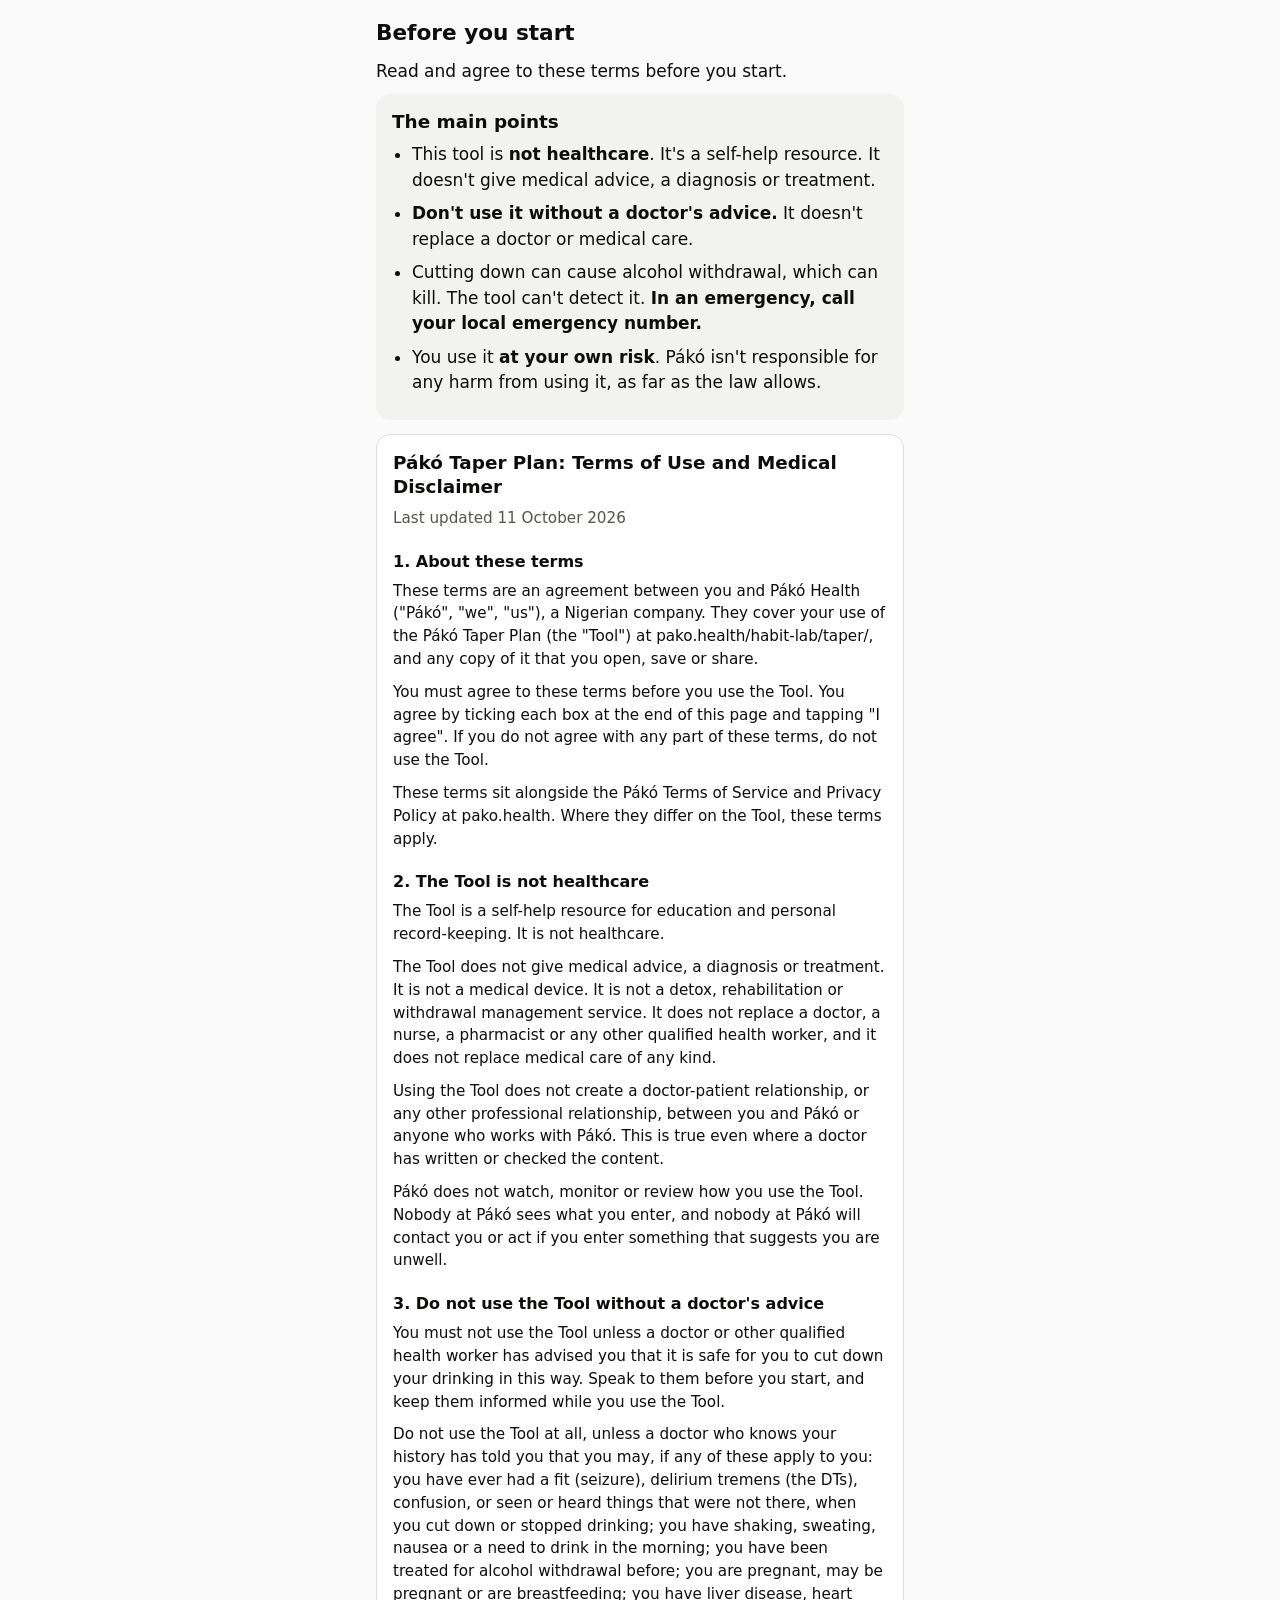
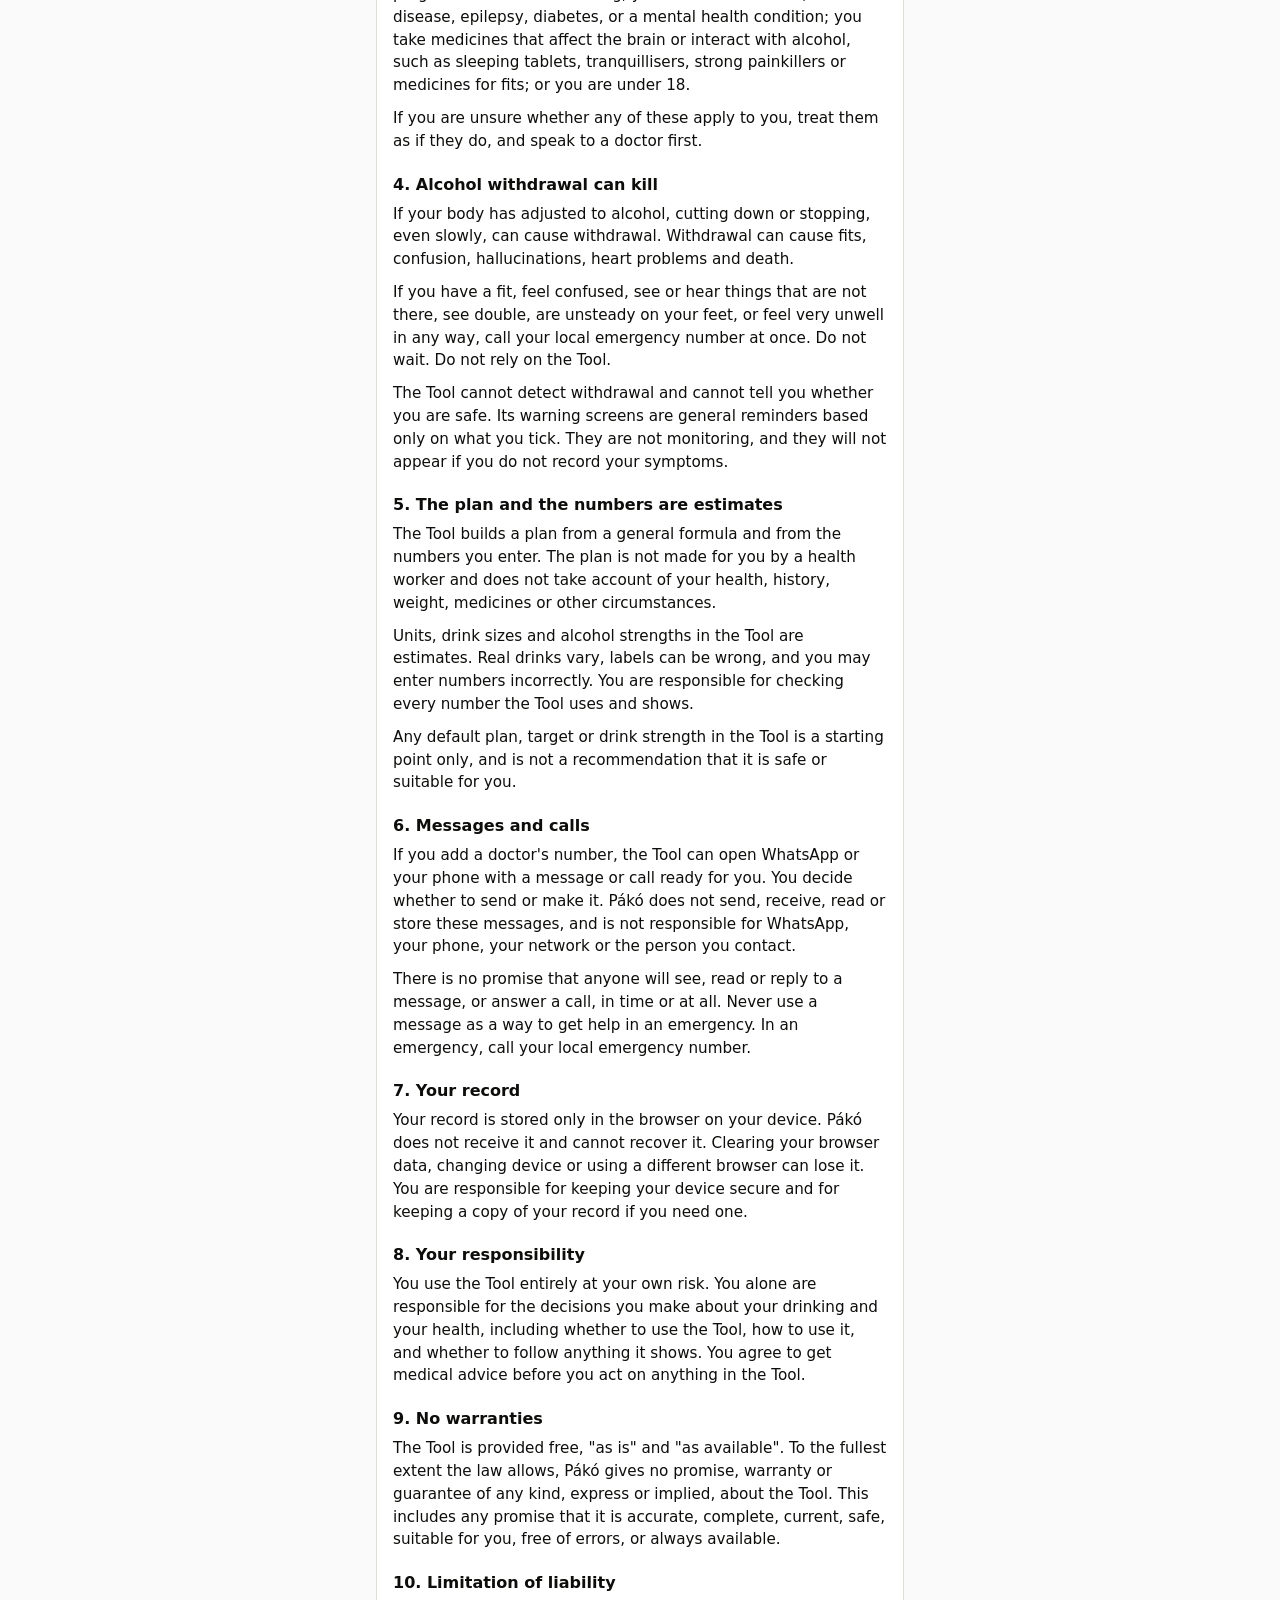
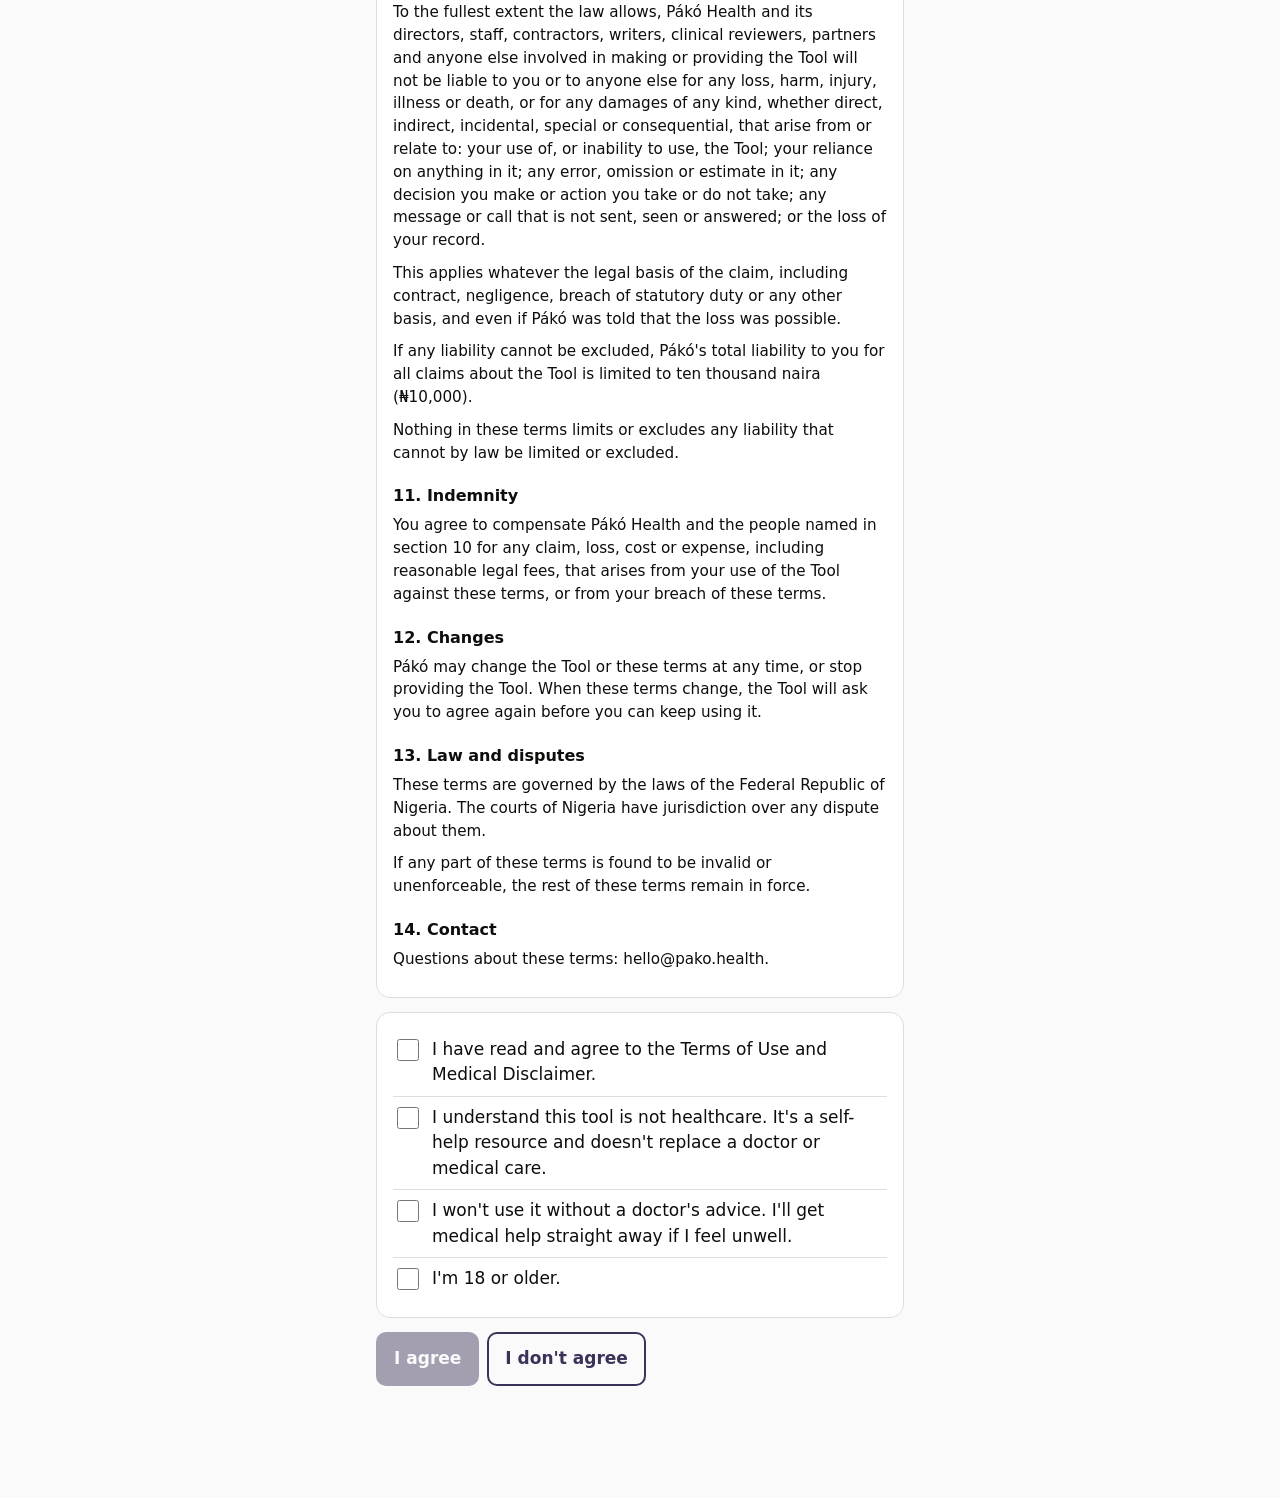
==== index.html @ 35aa052e "Set-up: Add a drink sits beside Next Co-Authored-By: Claude Opus 5.5 <noreply@anthropic.com>" ====
<!doctype html>
<html lang="en">
<head>
<meta charset="utf-8">
<meta name="viewport" content="width=device-width, initial-scale=1">
<meta name="description" content="A week-by-week plan to cut down on alcohol safely, with a daily guide in the drinks you have. Your record stays on your phone.">
<title>My Alcohol Plan</title>
<style>
:root{
  --t-bg:#FAFAFA;--t-surface:#F2F2F0;--t-card:#FFFFFF;--t-ink:#0D0D0B;--t-muted:#55534D;--t-line:#DEDDD8;
  --t-p1:#3C3158;--t-p2:#73629F;--t-p3:#AFA4CF;--t-ptint:#ECE8F4;--t-on-p1:#FAFAFA;
  --t-red:#C0392B;--t-red-ink:#A93226;--t-red-tint:#FBEDEB;--t-on-red:#FFFFFF;
  color-scheme:light;
}
@media (prefers-color-scheme:dark){
  :root:not([data-theme="light"]){
    --t-bg:#121210;--t-surface:#1C1B18;--t-card:#232220;--t-ink:#F2F2F0;--t-muted:#B5B3AC;--t-line:#3A3935;
    --t-p1:#DCD3F2;--t-p2:#A897D4;--t-p3:#6F5F9E;--t-ptint:#2C2740;--t-on-p1:#0D0D0B;
    --t-red:#E5695C;--t-red-ink:#F2978D;--t-red-tint:#2E1B19;--t-on-red:#0D0D0B;
    color-scheme:dark;
  }
}
:root[data-theme="dark"]{
  --t-bg:#121210;--t-surface:#1C1B18;--t-card:#232220;--t-ink:#F2F2F0;--t-muted:#B5B3AC;--t-line:#3A3935;
  --t-p1:#DCD3F2;--t-p2:#A897D4;--t-p3:#6F5F9E;--t-ptint:#2C2740;--t-on-p1:#0D0D0B;
  --t-red:#E5695C;--t-red-ink:#F2978D;--t-red-tint:#2E1B19;--t-on-red:#0D0D0B;
  color-scheme:dark;
}
*{box-sizing:border-box}
html{-webkit-text-size-adjust:100%}
body{margin:0;background:var(--t-bg);color:var(--t-ink);font-family:"Noto Sans",system-ui,-apple-system,"Segoe UI",Roboto,Arial,sans-serif;font-size:17px;line-height:1.5}
.wrap{max-width:560px;margin:0 auto;padding:var(--s-4,16px) var(--s-4,16px) calc(var(--s-11,64px) + var(--s-10,48px))}
h1,h2,h3{font-family:"Hanken Grotesk","Noto Sans",system-ui,-apple-system,"Segoe UI",Roboto,Arial,sans-serif}
h1{font-size:1.35rem;margin:4px 0 12px;line-height:1.25}
h2{font-size:1.15rem;margin:0 0 8px;line-height:1.3}
h3{font-size:1rem;margin:14px 0 6px}
p{margin:0 0 10px}
.muted{color:var(--t-muted);font-size:.92rem}
.card{background:var(--t-card);border:1px solid var(--t-line);border-radius:14px;padding:16px;margin:0 0 14px}
.soft{background:var(--t-surface);border:none}
.big{font-size:2.6rem;font-weight:800;line-height:1;color:var(--t-p1)}
.big small{font-size:1rem;font-weight:600;color:var(--t-muted)}
.allow{font-size:1.25rem;font-weight:700;line-height:1.35;color:var(--t-p1);margin:2px 0 4px}
.bar{height:12px;background:var(--t-surface);border-radius:6px;overflow:hidden;margin:var(--s-2,8px) 0 var(--s-tight,6px)}
.bar>i{display:block;height:100%;background:var(--t-p1);border-radius:6px}
/* A full purple bar reads as a goal met. Reaching your drinking guide is
   not an achievement, and going past it is not a failure to punish, so the
   two states are stated plainly rather than coloured in. */
.bar.is-done>i{background:var(--t-p3)}
.bar.is-over>i{background:var(--t-red)}
.row{display:flex;gap:8px;align-items:center;flex-wrap:wrap}
.spread{justify-content:space-between}
.ic{width:1.3em;height:1.3em;fill:currentColor;flex:none;vertical-align:-.28em}
button,.btn{font:inherit;font-weight:700;border-radius:10px;border:2px solid var(--t-p1);background:var(--t-p1);color:var(--t-on-p1);padding:var(--s-3,12px) var(--s-4,16px);cursor:pointer;text-decoration:none;display:inline-flex;align-items:center;justify-content:center;gap:6px;text-align:center}
button.ghost,.btn.ghost{background:transparent;color:var(--t-p1)}
button.small{padding:6px 10px;font-size:.9rem}
button:disabled{opacity:.45;cursor:not-allowed}
.btn.wide,button.wide{width:100%}
.grid{display:grid;grid-template-columns:1fr 1fr;gap:8px}
.drink{background:var(--t-surface);color:var(--t-ink);border:2px solid transparent;text-align:left;padding:10px;font-weight:600;line-height:1.3;display:block}
.drink b{display:block;color:var(--t-p1);margin-top:4px}
.drink span{display:block;font-weight:400;font-size:.85rem;color:var(--t-muted)}
.drink:active{border-color:var(--t-p1)}
.mine{background:var(--t-surface);border-radius:12px;padding:12px;margin:0 0 10px}
.mine .head{display:flex;gap:10px;align-items:flex-start}
.mine .head .ic{color:var(--t-p1);width:1.6em;height:1.6em}
.mine .acts{display:grid;grid-template-columns:2fr 1fr;gap:8px;margin-top:10px}
.mine .acts button{padding:10px 8px}
.mine.other{margin:0}
.mine.other>summary{list-style:none;cursor:pointer}
.mine.other>summary::-webkit-details-marker{display:none}
/* Inside the grey row, the chips take the card colour so they still read as chips. */
.mine.other .pills button:not([aria-pressed="true"]){background:var(--t-card)}
.seg{display:flex;background:var(--t-surface);border-radius:10px;padding:var(--s-1,4px);gap:var(--s-1,4px)}
.seg button{flex:1;background:transparent;border:none;color:var(--t-ink);padding:8px;font-weight:600}
.seg button[aria-pressed="true"]{background:var(--t-card);color:var(--t-p1);box-shadow:0 1px 2px rgba(0,0,0,.15)}
.pills{display:flex;flex-wrap:wrap;gap:6px}
.pills button{background:var(--t-surface);color:var(--t-ink);border:2px solid transparent;font-weight:600;padding:8px 12px}
.pills button[aria-pressed="true"]{border-color:var(--t-p1);color:var(--t-p1);background:var(--t-ptint)}
.lbl{font-weight:600;margin:12px 0 6px}
label.chk{display:flex;gap:10px;align-items:flex-start;padding:8px 0;border-bottom:1px solid var(--t-line)}
label.chk:last-child{border-bottom:none}
label.chk input{width:22px;height:22px;margin-top:2px;flex:none;accent-color:var(--t-p1)}
input[type=number],input[type=text],input[type=tel],input[type=date],textarea{font:inherit;width:100%;padding:10px;border:1px solid var(--t-line);border-radius:10px;background:var(--t-card);color:var(--t-ink)}
.field{display:block;margin:0 0 14px}
.field>span{display:block;font-weight:600;margin-bottom:4px}
.field>small{display:block;margin-top:4px}
ul.log{list-style:none;padding:0;margin:0}
ul.log li{display:flex;justify-content:space-between;align-items:center;gap:8px;padding:8px 0;border-bottom:1px solid var(--t-line)}
ul.log li:last-child{border-bottom:none}
table{width:100%;border-collapse:collapse;font-size:.95rem}
th,td{text-align:left;padding:8px 6px;border-bottom:1px solid var(--t-line);vertical-align:top}
th{font-size:.82rem;color:var(--t-muted);font-weight:600}
tr.now td{background:var(--t-ptint);font-weight:700}
.dots{display:grid;grid-template-columns:repeat(7,1fr);gap:6px;max-width:280px;margin:8px 0}
.dot{aspect-ratio:1;border-radius:50%;border:2px solid var(--t-p3);display:flex;align-items:center;justify-content:center;font-size:.7rem;color:var(--t-muted)}
.dot.done{background:var(--t-p1);border-color:var(--t-p1);color:var(--t-on-p1)}
.dot.today{border-color:var(--t-p1);border-width:3px;color:var(--t-p1);font-weight:800}
.note{padding:10px 12px;background:var(--t-ptint);border-radius:10px;margin:0 0 12px}
/* One-time sheet above the tab bar. Not modal: the page stays usable behind it. */
.sheet{position:fixed;left:12px;right:12px;max-width:520px;margin:0 auto;z-index:10;background:var(--t-card);border:1px solid var(--t-line);border-radius:16px;padding:16px;box-shadow:0 8px 28px rgba(0,0,0,.18);font-size:.95rem;transform:translateY(calc(100% + 120px));visibility:hidden}
.sheet.on{transform:none;visibility:visible}
@media (prefers-reduced-motion: no-preference){.sheet{transition:transform .28s ease,visibility 0s .28s}.sheet.on{transition:transform .28s ease}}
/* It sits outside #app, so on pako.health the site's own heading sizes reach it. */
.sheet h2{font-family:"Hanken Grotesk","Noto Sans",system-ui,sans-serif!important;font-size:1.1rem!important;line-height:1.3!important;font-weight:600!important;color:var(--t-ink)!important;margin:0 0 4px!important;padding-right:36px}
.sheet p{margin:0 0 4px!important;font-size:.95rem!important;line-height:1.45!important;color:var(--t-ink)!important}
.sheet .row{margin-top:12px;gap:8px}
.sheet .x{position:absolute;top:6px;right:6px;width:44px;height:44px;padding:0;border:none;border-radius:50%;background:transparent;color:var(--t-muted)}
.sheet .x:hover{background:var(--t-surface);color:var(--t-ink)}
.sheet .x .ic{width:22px;height:22px}
button.link{background:none;border:none;padding:0;color:var(--t-p1);font-weight:600;text-decoration:underline;font-size:inherit}
.ios-line{margin:-4px 0 12px}
.warn{border:2px solid var(--t-red);background:var(--t-red-tint);border-radius:14px;padding:16px;margin:var(--s-5,20px) 0 var(--s-mid,14px)}
.warn h2{color:var(--t-red-ink);display:flex;gap:6px;align-items:center}
.warn h3{margin-top:12px}
.warn ul{margin:4px 0 10px;padding-left:20px}
.warn .btn{background:var(--t-red);border-color:var(--t-red);color:var(--t-on-red);margin:4px 0}
.warn.top{margin-top:0}
.takeover h1{font-size:1.6rem}
.tabbar{position:fixed;left:0;right:0;bottom:0;background:var(--t-card);border-top:1px solid var(--t-line);display:flex;justify-content:center;padding-bottom:env(safe-area-inset-bottom)}
.tabbar .in{display:flex;max-width:560px;width:100%}
.tabbar button{flex:1;flex-direction:column;gap:2px;background:transparent;border:none;border-radius:0;color:var(--t-muted);padding:8px 2px 10px;font-size:.75rem;font-weight:600;min-width:0}
.tabbar button .ic{width:24px;height:24px}
.tabbar button[aria-current="page"]{color:var(--t-p1);box-shadow:inset 0 3px 0 var(--t-p1)}
.tab{display:none}.tab.on{display:block}
pre{white-space:pre-wrap;word-wrap:break-word;font-family:inherit;font-size:.88rem;background:var(--t-surface);padding:12px;border-radius:10px;margin:0 0 12px}
.toast{position:fixed;left:50%;transform:translateX(-50%);bottom:90px;background:var(--t-ink);color:var(--t-bg);padding:10px 16px;border-radius:10px;font-weight:600;display:none;z-index:9;max-width:90%}
.toast.on{display:block}
svg text{font-family:inherit}
.hidden{display:none!important}
details.card>summary{cursor:pointer}
.terms h3{margin-top:var(--s-5,20px)}
.terms p{font-size:.95rem}
ul.keys{margin:0;padding-left:20px}
ul.keys li{margin:0 0 8px}
@media print{
  .tabbar,.warn,header,.noprint,.toast{display:none!important}
  .tab{display:none!important}
  #tab-summary{display:block!important}
  body{background:#fff;color:#000}
  pre{background:#fff;font-size:11pt}
}

/* ===== Setup, one screen at a time ===================================
   Spacing comes from the Pákó scale (--s-*). The fallbacks are for the
   patient copy on github.io, which does not load miro.css. */
.tp-step[hidden]{display:none}
.tp-step-sub{margin:0 0 var(--s-4,16px)}
.tp-prog{margin:0 0 var(--s-7,28px)}
.tp-prog-bar{height:6px;border-radius:9999px;background:var(--t-ptint);overflow:hidden}
.tp-prog-bar span{display:block;height:100%;width:0;border-radius:9999px;background:var(--t-p1);transition:width 350ms ease}
.tp-prog-count{margin:var(--s-snug,10px) 0 0}
.tp-nav{display:flex;align-items:center;gap:var(--s-4,16px);margin-top:var(--s-7,28px);flex-wrap:wrap}
.tp-nav [hidden]{display:none !important}
/* Add a drink shares the row with Next; with Back there too it takes its own row. */
.tp-nav #tpAdd{order:-1}
@media (max-width:480px){.tp-nav.has-back #tpAdd{flex-basis:100%}}
@media (prefers-reduced-motion: reduce){.tp-prog-bar span{transition:none}}

/* ===== Today: one card ==============================================
   What's left today leads: the bottle, then one line in words, then that
   line in units. The week sits under it as one quiet row, with a small ring
   for how far through it you are. Each thing is said once. */
.tp-today{background:var(--t-card);border:1px solid var(--t-line);border-radius:14px;
  padding:var(--s-5,20px);margin:0 0 14px}
.tp-today-main{display:flex;align-items:center;gap:var(--s-5,20px)}
.tp-today-words{flex:1;min-width:0;display:flex;flex-direction:column;gap:var(--s-1,4px)}
.tp-today-label{margin:0;color:var(--t-muted);font-weight:600}
/* #app and !important, because the Pákó theme sets every paragraph that way. */
#app .tp-today-hero{margin:0;font-size:24px !important;line-height:30px !important;font-weight:700;color:var(--t-ink);text-wrap:balance}
.tp-today.is-over .tp-today-hero{color:var(--t-red-ink)}
.tp-today-note{margin:0;color:var(--t-muted)}
.tp-today-week{display:flex;align-items:center;gap:var(--s-3,12px);
  margin-top:var(--s-5,20px);padding-top:var(--s-4,16px);border-top:1px solid var(--t-line)}
.tp-today-week p{margin:0;color:var(--t-muted)}
.tp-today-week b{color:var(--t-ink)}
.tp-vessel,.tp-dial{flex:none;display:block}
.tp-vessel svg{width:76px;height:auto;display:block}
.tp-dial svg{width:36px;height:auto;display:block}
@media (max-width:420px){.tp-vessel svg{width:60px}#app .tp-today-hero{font-size:21px !important;line-height:27px !important}}

.tp-v-body{fill:var(--t-surface)}
.tp-v-line{stroke:var(--t-p3)}
.tp-v-cap{fill:var(--t-p3)}
.tp-v-fill{fill:var(--t-p2)}
/* The bloom from the Pause dashboard. Each figure carries its own, in
   whatever colour it is currently showing, so the state reads before the
   number does. */
.tp-vessel{--glow:rgba(115,107,135,.55)}
.tp-dial{--glow:rgba(60,49,88,.42)}
.tp-vessel.is-done,.tp-vessel.is-over,.tp-dial.is-over{--glow:rgba(192,57,43,.38)}
.tp-dial.is-done{--glow:rgba(204,201,212,.6)}
.tp-v-fill,.tp-dial-arc{filter:drop-shadow(0 0 9px var(--glow))}
.tp-vessel.is-over .tp-v-line{filter:drop-shadow(0 0 9px var(--glow))}
@media (prefers-reduced-motion: no-preference){
  .tp-v-fill,.tp-dial-arc{transition:filter 300ms ease}
}
.tp-vessel.is-done .tp-v-fill,.tp-vessel.is-over .tp-v-fill{fill:var(--t-red)}
/* Past the guide there is no liquid left to colour, so an empty outline
   looked the same as a day gone exactly to plan. The vessel itself carries
   the state instead. */
.tp-vessel.is-over .tp-v-body{fill:var(--t-red-tint)}
.tp-vessel.is-over .tp-v-line,.tp-vessel.is-over .tp-v-cap{stroke:var(--t-red);fill:var(--t-red)}
.tp-vessel.is-over .tp-v-line{fill:none}

.tp-dial-track{stroke:var(--t-surface)}
.tp-dial-arc{stroke:var(--t-p1)}
.tp-dial.is-done .tp-dial-arc{stroke:var(--t-p3)}
.tp-dial.is-over .tp-dial-arc{stroke:var(--t-red)}

</style>
</head>
<body>
<svg width="0" height="0" style="position:absolute" aria-hidden="true">
<!-- Material Symbols Rounded, weight 400 (Apache License 2.0, Google) -->
<symbol id="i-sports_bar" viewBox="0 -960 960 960"><path d="M310-180h300v-430h-90q-28 0-47 15.5T430-552q-26 29-57 51t-63 30v291Zm-60 0v-292q-52-14-91-53t-39-95.18q0-53.17 30.5-94.3 30.5-41.13 78.5-57.18 23-48.15 68.5-78.24Q343-880 400-880q35 0 65.5 12t55.5 33q10-2 19-3.5t20-1.5q66 0 113 47t47 113q0 22-9 44t-23 36h92q24.75 0 42.38 17.62Q840-564.75 840-540v280q0 24.75-17.62 42.37Q804.75-200 780-200H670v20q0 24.75-17.62 42.37Q634.75-120 610-120H310q-24.75 0-42.37-17.63Q250-155.25 250-180Zm-70-440q0 38 31 64t69 26q32 0 58-17.5t53-50.5q23-28 55-50t74-22h140q0-45-26.5-77.5T560-780q-18 0-35.5 5.5L507-769l-19-16q-18-16-41-25.5t-47-9.5q-35 0-67 18t-47 50l-14 30-32 11q-26 9-43 36t-17 55Zm490 360h110v-280H670v280Zm-360 80h300-300Z"/></symbol>
<symbol id="i-wine_bar" viewBox="0 -960 960 960"><path d="M450-180v-185q-99-14-154.5-79.7Q240-510.41 240-600v-210q0-12.75 8.63-21.38Q257.25-840 270-840h420q12.75 0 21.38 8.62Q720-822.75 720-810v210q0 89.59-55.5 155.3Q609-379 510-365v185h100q12.75 0 21.38 8.68 8.62 8.67 8.62 21.5 0 12.82-8.62 21.32-8.63 8.5-21.38 8.5H350q-12.75 0-21.37-8.68-8.63-8.67-8.63-21.5 0-12.82 8.63-21.32 8.62-8.5 21.37-8.5h100Zm150.5-287.5Q652-515 658-570H302q5 55 56.86 102.5 51.85 47.5 121 47.5 69.14 0 120.64-47.5ZM300-630h360v-150H300v150Zm180 210Z"/></symbol>
<symbol id="i-liquor" viewBox="0 -960 960 960"><path d="M198-140v-141q-35-10-56.5-38.5T120-386v-304q0-13 8.5-21.5T150-720h156q13 0 21.5 8.5T336-690v304q0 35-21.5 65T258-281v141h48q13 0 21.5 8.5T336-110q0 13-8.5 21.5T306-80H150q-13 0-21.5-8.5T120-110q0-13 8.5-21.5T150-140h48Zm-18-359h96v-161h-96v161Zm48 161q19 0 33.5-14.5T276-386v-53h-96v53q0 19 14.5 33.5T228-338ZM520-80q-24 0-42-18t-18-42v-408q0-20 11-32t31-21l38-17q24-11 35-27t11-39v-161q0-16 9.5-25.5T621-880h94q16 0 25.5 9.5T750-845v161q0 23 13.5 39t37.5 27l38 17q19 8 30 20.5t11 32.5v408q0 24-18 42t-42 18H520Zm126-696h44v-44h-44v44ZM520-465h300v-83l-42-16q-40-15-64-49t-24-75v-28h-44v28q0 41-22.5 72T563-568l-43 20v83Zm0 325h300v-103H520v103Zm0-163h300v-102H520v102ZM228-439Zm292 136v-102 102Z"/></symbol>
<symbol id="i-local_bar" viewBox="0 -960 960 960"><path d="M450-180v-244L134-764q-6-6-9-14.5t-3-16.5q0-19 13-32t32-13h626q19 0 32 13t13 32q0 8-3 16.5t-9 14.5L510-424v244h180q13 0 21.5 8.5T720-150q0 13-8.5 21.5T690-120H270q-13 0-21.5-8.5T240-150q0-13 8.5-21.5T270-180h180ZM281-695h398l83-81H198l83 81Zm199 216 144-156H336l144 156Zm0 0Z"/></symbol>
<symbol id="i-add" viewBox="0 -960 960 960"><path d="M450-450H230q-12.75 0-21.37-8.68-8.63-8.67-8.63-21.5 0-12.82 8.63-21.32 8.62-8.5 21.37-8.5h220v-220q0-12.75 8.68-21.38 8.67-8.62 21.5-8.62 12.82 0 21.32 8.62 8.5 8.63 8.5 21.38v220h220q12.75 0 21.38 8.68 8.62 8.67 8.62 21.5 0 12.82-8.62 21.32-8.63 8.5-21.38 8.5H510v220q0 12.75-8.68 21.37-8.67 8.63-21.5 8.63-12.82 0-21.32-8.63-8.5-8.62-8.5-21.37v-220Z"/></symbol>
<symbol id="i-undo" viewBox="0 -960 960 960"><path d="M289-200q-13 0-21.5-8.5T259-230q0-13 8.5-21.5T289-260h280q70 0 120.5-46.5T740-422q0-69-50.5-115.5T569-584H274l93 93q9 9 9 21t-9 21q-9 9-21 9t-21-9L181-593q-5-5-7-10t-2-11q0-6 2-11t7-10l144-144q9-9 21-9t21 9q9 9 9 21t-9 21l-93 93h294q95 0 163.5 64T800-422q0 94-68.5 158T568-200H289Z"/></symbol>
<symbol id="i-fact_check" viewBox="0 -960 960 960"><path d="M132-120q-24 0-42-18t-18-42v-600q0-24 18-42t42-18h696q24 0 42 18t18 42v600q0 24-18 42t-42 18H132Zm0-60h696v-600H132v600Zm228-100q17 0 28.5-11.5T400-320q0-17-11.5-28.5T360-360H240q-17 0-28.5 11.5T200-320q0 17 11.5 28.5T240-280h120Zm222-193-29-29q-12-12-28-11.5T497-501q-11 12-11.5 28t11.5 28l64 64q9 9 21 9t21-9l149-149q12-12 12-28t-12-28q-12-12-28.5-12T695-586L582-473Zm-222 33q17 0 28.5-11.5T400-480q0-17-11.5-28.5T360-520H240q-17 0-28.5 11.5T200-480q0 17 11.5 28.5T240-440h120Zm0-160q17 0 28.5-11.5T400-640q0-17-11.5-28.5T360-680H240q-17 0-28.5 11.5T200-640q0 17 11.5 28.5T240-600h120ZM132-180v-600 600Z"/></symbol>
<symbol id="i-calendar_month" viewBox="0 -960 960 960"><path d="M180-80q-24 0-42-18t-18-42v-620q0-24 18-42t42-18h65v-28q0-13.6 9-22.8 9-9.2 23.02-9.2t23.5 9.2Q310-861.6 310-848v28h340v-28q0-13.6 9-22.8 9-9.2 23.02-9.2t23.5 9.2Q715-861.6 715-848v28h65q24 0 42 18t18 42v620q0 24-18 42t-42 18H180Zm0-60h600v-430H180v430Zm0-490h600v-130H180v130Zm0 0v-130 130Zm300 230q-17 0-28.5-11.5T440-440q0-17 11.5-28.5T480-480q17 0 28.5 11.5T520-440q0 17-11.5 28.5T480-400Zm-188.5-11.5Q280-423 280-440t11.5-28.5Q303-480 320-480t28.5 11.5Q360-457 360-440t-11.5 28.5Q337-400 320-400t-28.5-11.5ZM640-400q-17 0-28.5-11.5T600-440q0-17 11.5-28.5T640-480q17 0 28.5 11.5T680-440q0 17-11.5 28.5T640-400ZM480-240q-17 0-28.5-11.5T440-280q0-17 11.5-28.5T480-320q17 0 28.5 11.5T520-280q0 17-11.5 28.5T480-240Zm-188.5-11.5Q280-263 280-280t11.5-28.5Q303-320 320-320t28.5 11.5Q360-297 360-280t-11.5 28.5Q337-240 320-240t-28.5-11.5ZM640-240q-17 0-28.5-11.5T600-280q0-17 11.5-28.5T640-320q17 0 28.5 11.5T680-280q0 17-11.5 28.5T640-240Z"/></symbol>
<symbol id="i-bar_chart" viewBox="0 -960 960 960"><path d="M690-160q-12.75 0-21.37-8.63Q660-177.25 660-190v-220q0-12.75 8.63-21.38Q677.25-440 690-440h80q12.75 0 21.38 8.62Q800-422.75 800-410v220q0 12.75-8.62 21.37Q782.75-160 770-160h-80Zm-250 0q-12.75 0-21.37-8.63Q410-177.25 410-190v-580q0-12.75 8.63-21.38Q427.25-800 440-800h80q12.75 0 21.38 8.62Q550-782.75 550-770v580q0 12.75-8.62 21.37Q532.75-160 520-160h-80Zm-250 0q-12.75 0-21.37-8.63Q160-177.25 160-190v-380q0-12.75 8.63-21.38Q177.25-600 190-600h80q12.75 0 21.38 8.62Q300-582.75 300-570v380q0 12.75-8.62 21.37Q282.75-160 270-160h-80Z"/></symbol>
<symbol id="i-description" viewBox="0 -960 960 960"><path d="M349-250h262q12.75 0 21.38-8.68 8.62-8.67 8.62-21.5 0-12.82-8.62-21.32-8.63-8.5-21.38-8.5H349q-12.75 0-21.37 8.68-8.63 8.67-8.63 21.5 0 12.82 8.63 21.32 8.62 8.5 21.37 8.5Zm0-170h262q12.75 0 21.38-8.68 8.62-8.67 8.62-21.5 0-12.82-8.62-21.32-8.63-8.5-21.38-8.5H349q-12.75 0-21.37 8.68-8.63 8.67-8.63 21.5 0 12.82 8.63 21.32 8.62 8.5 21.37 8.5ZM220-80q-24 0-42-18t-18-42v-680q0-24 18-42t42-18h336q12.44 0 23.72 5T599-862l183 183q8 8 13 19.28 5 11.28 5 23.72v496q0 24-18 42t-42 18H220Zm331-584v-156H220v680h520v-494H581q-12.75 0-21.37-8.63Q551-651.25 551-664ZM220-820v186-186 680-680Z"/></symbol>
<symbol id="i-warning" viewBox="0 -960 960 960"><path d="M92-120q-9 0-15.5-4T66-135q-4-7-4.5-14.5T66-165l388-670q5-8 11.5-11.5T480-850q8 0 14.5 3.5T506-835l388 670q5 8 4.5 15.5T894-135q-4 7-10.5 11t-15.5 4H92Zm52-60h672L480-760 144-180Zm361.5-65.5Q514-254 514-267t-8.5-21.5Q497-297 484-297t-21.5 8.5Q454-280 454-267t8.5 21.5Q471-237 484-237t21.5-8.5Zm0-111Q514-365 514-378v-164q0-13-8.5-21.5T484-572q-13 0-21.5 8.5T454-542v164q0 13 8.5 21.5T484-348q13 0 21.5-8.5ZM480-470Z"/></symbol>
<symbol id="i-call" viewBox="0 -960 960 960"><path d="M795-120q-116 0-236.5-56T335-335Q232-438 176-558.5T120-795q0-19.29 12.86-32.14Q145.71-840 165-840h140q14 0 24 10t14 25l26.93 125.64Q372-665 369.5-653.5t-10.73 19.73L259-533q26 44 55 82t64 72q37 38 78 69.5t86 55.5l95-98q10-11 23.15-15 13.15-4 25.85-2l119 26q15 4 25 16.04 10 12.05 10 26.96v135q0 19.29-12.86 32.14Q814.29-120 795-120ZM229-588l81-82-23-110H180q2 42 13.5 88.5T229-588Zm369 363q41 19 89 31t93 14v-107l-103-21-79 83ZM229-588Zm369 363Z"/></symbol>
<symbol id="i-chat" viewBox="0 -960 960 960"><path d="M240-240 131-131q-14 14-32.5 6.34Q80-132.31 80-152v-668q0-24 18-42t42-18h680q24 0 42 18t18 42v520q0 24-18 42t-42 18H240Zm-26-60h606v-520H140v600l74-80Zm-74 0v-520 520Zm130-99h253q12.75 0 21.38-8.68 8.62-8.67 8.62-21.5 0-12.82-8.62-21.32-8.63-8.5-21.38-8.5H270q-12.75 0-21.37 8.68-8.63 8.67-8.63 21.5 0 12.82 8.63 21.32 8.62 8.5 21.37 8.5Zm0-130h420q12.75 0 21.38-8.68 8.62-8.67 8.62-21.5 0-12.82-8.62-21.32-8.63-8.5-21.38-8.5H270q-12.75 0-21.37 8.68-8.63 8.67-8.63 21.5 0 12.82 8.63 21.32 8.62 8.5 21.37 8.5Zm0-130h420q12.75 0 21.38-8.68 8.62-8.67 8.62-21.5 0-12.82-8.62-21.32-8.63-8.5-21.38-8.5H270q-12.75 0-21.37 8.68-8.63 8.67-8.63 21.5 0 12.82 8.63 21.32 8.62 8.5 21.37 8.5Z"/></symbol>
<symbol id="i-bedtime" viewBox="0 -960 960 960"><path d="M484-80q-84 0-157.5-32t-128-86.5Q144-253 112-326.5T80-484q0-132 77.5-238T361-868q17-5 31 5t12 27q-7 88 23.5 169.5T521-522q63 63 145 94t170 24q17-2 26.5 13t4.5 32q-40 125-145.5 202T484-80Zm0-60q100 0 182-57t132-145q-90-8-173-41.5T478.5-480Q415-543 382-625.5T341-797q-88 48-144.5 130.5T140-484q0 143.33 100.33 243.67Q340.67-140 484-140Zm-6-340Z"/></symbol>
<symbol id="i-edit" viewBox="0 -960 960 960"><path d="M180-180h44l472-471-44-44-472 471v44Zm-30 60q-13 0-21.5-8.5T120-150v-73q0-12 5-23.5t13-19.5l557-556q8-8 19-12.5t23-4.5q11 0 22 4.5t20 12.5l44 44q9 9 13 20t4 22q0 11-4.5 22.5T823-694L266-138q-8 8-19.5 13t-23.5 5h-73Zm629-617-41-41 41 41Zm-105 64-22-22 44 44-22-22Z"/></symbol>
<symbol id="i-delete" viewBox="0 -960 960 960"><path d="M261-120q-24.75 0-42.37-17.63Q201-155.25 201-180v-570h-11q-12.75 0-21.37-8.68-8.63-8.67-8.63-21.5 0-12.82 8.63-21.32 8.62-8.5 21.37-8.5h158q0-13 8.63-21.5 8.62-8.5 21.37-8.5h204q12.75 0 21.38 8.62Q612-822.75 612-810h158q12.75 0 21.38 8.68 8.62 8.67 8.62 21.5 0 12.82-8.62 21.32-8.63 8.5-21.38 8.5h-11v570q0 24.75-17.62 42.37Q723.75-120 699-120H261Zm438-630H261v570h438v-570ZM418.5-274.63q8.5-8.62 8.5-21.37v-339q0-12.75-8.68-21.38-8.67-8.62-21.5-8.62-12.82 0-21.32 8.62-8.5 8.63-8.5 21.38v339q0 12.75 8.68 21.37 8.67 8.63 21.5 8.63 12.82 0 21.32-8.63Zm166 0q8.5-8.62 8.5-21.37v-339q0-12.75-8.68-21.38-8.67-8.62-21.5-8.62-12.82 0-21.32 8.62-8.5 8.63-8.5 21.38v339q0 12.75 8.68 21.37 8.67 8.63 21.5 8.63 12.82 0 21.32-8.63ZM261-750v570-570Z"/></symbol>
<symbol id="i-close" viewBox="0 -960 960 960"><path d="m256-200-56-56 224-224-224-224 56-56 224 224 224-224 56 56-224 224 224 224-56 56-224-224-224 224Z"/></symbol><symbol id="i-today" viewBox="0 -960 960 960"><path d="M284-338.18q-28-28.19-28-69Q256-448 284.18-476q28.19-28 69-28Q394-504 422-475.82q28 28.19 28 69Q450-366 421.82-338q-28.19 28-69 28Q312-310 284-338.18ZM180-80q-24 0-42-18t-18-42v-620q0-24 18-42t42-18h65v-28q0-13.6 9-22.8 9-9.2 23.02-9.2t23.5 9.2Q310-861.6 310-848v28h340v-28q0-13.6 9-22.8 9-9.2 23.02-9.2t23.5 9.2Q715-861.6 715-848v28h65q24 0 42 18t18 42v620q0 24-18 42t-42 18H180Zm0-60h600v-430H180v430Zm0-490h600v-130H180v130Zm0 0v-130 130Z"/></symbol>
</svg>
<div class="wrap" id="app"></div>
<div id="nav" class="tabbar hidden" role="navigation" aria-label="Sections"><div class="in">
  <button data-tab="today"><svg class="ic" aria-hidden="true"><use href="#i-today"/></svg>Today</button>
  <button data-tab="check"><svg class="ic" aria-hidden="true"><use href="#i-fact_check"/></svg>Check-in</button>
  <button data-tab="plan"><svg class="ic" aria-hidden="true"><use href="#i-calendar_month"/></svg>Plan</button>
  <button data-tab="progress"><svg class="ic" aria-hidden="true"><use href="#i-bar_chart"/></svg>Progress</button>
  <button data-tab="summary"><svg class="ic" aria-hidden="true"><use href="#i-description"/></svg>For doctor</button>
</div></div>
<div class="toast" id="toast"></div>

<script>
(function(){
'use strict';
var KEY='myAlcoholPlan.v1';
/* One file, two homes. On github.io it is a doctor's tool for one patient. Anywhere else
   (pako.health) it is the public version: no doctor needed, and it can start from the
   answers on Check your drinking, which leaves them in sessionStorage. */
var PUBLIC=!/github\.io$/.test(location.hostname);
var PUBLIC_TARGET=14, PUBLIC_CUT=0.2;
var AUDIT_URL='/habit-lab/check-your-drinking/';
/* Where "I don't agree" goes. On pako.health that is the lab the card came
   from, not the screening test most of these readers never took. */
var EXIT_URL=PUBLIC?'/habit-lab':AUDIT_URL;
var PREFILL_KEY='pako-taper-prefill';
/* Umami, on pako.health only (github.io doesn't load it). Counts that a plan
   was begun, set up and checked in on; never what anyone drinks. */
function stat(n){try{window.umami&&window.umami.track(n,{tool:'Cut down safely'});}catch(e){}}
function weeksFor(S,T){
  if(!(S>0)||!(T>=0)||T>=S)return '';
  /* Stopping altogether is a straight line down, so the weeks have to come
     from how far there is to fall. Twelve for everybody meant a light
     drinker crawling down in one-unit steps while someone on 42 dropped
     3.5 units every week. Four units a week is the step: a heavier week
     buys more weeks. The floor of four stops anyone being handed a
     two-week stop, and twelve is all the form allows. */
  if(T===0)return Math.max(4,Math.min(12,Math.ceil(S/4)));
  return Math.max(1,Math.min(12,Math.ceil(Math.log(T/S)/Math.log(1-PUBLIC_CUT))));
}
function prefill(){
  if(!PUBLIC)return null;
  try{
    var p=JSON.parse(sessionStorage.getItem(PREFILL_KEY)||'null');
    if(!p||typeof p!=='object')return null;
    var weekly=Math.round(+p.weekly);
    var drinks=(Array.isArray(p.drinks)?p.drinks:[]).filter(function(d){
      return d&&CATS[d.cat]&&+d.ml>0&&+d.pct>0&&+d.pct<=96;
    }).slice(0,MAX_MINE).map(function(d){return {cat:d.cat,size:+d.size|0,ml:+d.ml,pct:+d.pct,name:''};});
    return {weekly:weekly>0?weekly:'',drinks:drinks};
  }catch(e){return null;}
}
/* Drink kinds for "My drinks". Strengths: beer, wine, spirits, bitters from the brief.
   Stout 7.5% = Guinness Foreign Extra Stout. Strong rum 69% = Clarke's Court Pure White and
   Rivers Royale (export bottling) in Grenada. Rivers sold at home in Grenada is often 75%. */
var CATS={
  beer:{name:'Beer or lager',short:'beer',icon:'sports_bar',pct:5,ph:'For example: Carib',
    sizes:[{ml:330,n:'small bottle'},{ml:330,n:'can'},{ml:600,n:'large bottle'}],noun:'bottle'},
  stout:{name:'Stout',short:'stout',icon:'sports_bar',pct:7.5,ph:'For example: Guinness',
    sizes:[{ml:330,n:'small bottle'},{ml:600,n:'large bottle'}],noun:'bottle'},
  wine:{name:'Wine',short:'wine',icon:'wine_bar',pct:13,ph:'',
    sizes:[{ml:125,n:'small glass'},{ml:175,n:'glass'},{ml:750,n:'bottle'}],noun:'glass'},
  spirits:{name:'Spirits (gin, whisky, vodka, rum)',short:'spirits',icon:'liquor',pct:40,ph:'For example: gin',
    sizes:[{ml:35,n:'shot'},{ml:200,n:'flask'},{ml:375,n:'medium bottle'},{ml:750,n:'bottle'}],noun:'bottle'},
  overproof:{name:'Strong rum (overproof)',short:'strong rum',icon:'liquor',pct:69,ph:'For example: Clarke\'s Court',
    sizes:[{ml:35,n:'shot'},{ml:200,n:'flask'},{ml:750,n:'bottle'}],noun:'bottle'},
  bitters:{name:'Herbal bitters',short:'bitters',icon:'liquor',pct:40,ph:'',
    sizes:[{ml:35,n:'shot'},{ml:200,n:'small bottle'}],noun:'bottle'},
  other:{name:'Something else',short:'',icon:'local_bar',pct:'',ph:'For example: palm wine',
    sizes:[{ml:null,n:'glass'},{ml:null,n:'cup'},{ml:null,n:'can'},{ml:null,n:'bottle'}],noun:'glass'}
};
var CAT_ORDER=['beer','stout','wine','spirits','overproof','bitters','other'];
var MAX_MINE=3;
var DRINKS=[
  {name:'Large bottle of beer',ml:600,pct:5,icon:'sports_bar'},
  {name:'Can of beer',ml:330,pct:5,icon:'sports_bar'},
  {name:'Large bottle of stout',ml:600,pct:7.5,icon:'sports_bar'},
  {name:'Glass of wine',ml:175,pct:13,icon:'wine_bar'},
  {name:'Shot of spirits',ml:35,pct:40,icon:'liquor'},
  {name:'Shot of strong rum',ml:35,pct:69,icon:'liquor'},
  {name:'Small bottle of herbal bitters',ml:200,pct:40,icon:'liquor'},
  {name:'Bottle of spirits',ml:750,pct:40,icon:'liquor'}
];
var SIGNS_DOC=[
  {id:'shake',text:'My hands shook in the morning'},
  {id:'sick',text:'I was sweating, felt sick or vomited in the morning'},
  {id:'early',text:'I needed a drink early in the day to feel normal'}
];
var SIGNS_AMB=[
  {id:'fit',text:'I had a fit (seizure)'},
  {id:'confused',text:'I felt confused'},
  {id:'seeing',text:'I saw or heard things that weren\'t there'},
  {id:'double',text:'I saw double'},
  {id:'unsteady',text:'I was unsteady on my feet'}
];
var SLEEP=['Well','Okay','Badly'];
var CRAVE=['None','A little','Strong','Very strong'];
var DAYN=['Sun','Mon','Tue','Wed','Thu','Fri','Sat'];
var MON=['Jan','Feb','Mar','Apr','May','Jun','Jul','Aug','Sep','Oct','Nov','Dec'];
var WA_MAX=1000;

/* ---------- storage ---------- */
var memState=null, storageOK=true;
function load(){
  try{var r=localStorage.getItem(KEY);return r?JSON.parse(r):null;}
  catch(e){storageOK=false;return memState;}
}
function save(){
  memState=state;
  try{localStorage.setItem(KEY,JSON.stringify(state));}
  catch(e){storageOK=false;}
}
var state=load()||{};
state.settings=state.settings||null;
state.drinks=state.drinks||{};
state.checkins=state.checkins||{};
state.custom=state.custom||[];
state.myDrinks=state.myDrinks||[];
state.overPrompted=state.overPrompted||{};
/* version 1 kept a plain phone number for the doctor */
if(state.settings&&state.settings.doctorWa==null){
  var mig=normWa(state.settings.doctorPhone);
  state.settings.doctorWa=mig.ok?mig.d:'';
  state.settings.patientName=state.settings.patientName||'';
}

/* ---------- helpers ---------- */
function esc(s){return String(s==null?'':s).replace(/[&<>"']/g,function(c){return {'&':'&amp;','<':'&lt;','>':'&gt;','"':'&quot;',"'":'&#39;'}[c];});}
function r1(n){return Math.round(n*10)/10;}
function fmt(n){var v=r1(n);return (v%1===0)?String(v):v.toFixed(1);}
function half(n){return Math.round(n*2)/2;}
function unitsOf(ml,pct){return ml*pct/1000;}
function key(d){return d.getFullYear()+'-'+String(d.getMonth()+1).padStart(2,'0')+'-'+String(d.getDate()).padStart(2,'0');}
function parseKey(k){var a=k.split('-').map(Number);return new Date(a[0],a[1]-1,a[2]);}
function addDays(k,n){var d=parseKey(k);d.setDate(d.getDate()+n);return key(d);}
function diffDays(a,b){return Math.round((parseKey(b)-parseKey(a))/86400000);}
function today(){return key(new Date());}
function nice(k){var d=parseKey(k);return DAYN[d.getDay()]+' '+d.getDate()+' '+MON[d.getMonth()];}
function niceY(k){return nice(k)+' '+parseKey(k).getFullYear();}
function doc(){return (state.settings&&state.settings.doctorName)?state.settings.doctorName:(PUBLIC?'a doctor':'your doctor');}
function Doc(){var d=doc();return d.charAt(0).toUpperCase()+d.slice(1);}
function plural(n,w){return n+' '+w+(n===1?'':'s');}
function cap(s){return s.charAt(0).toUpperCase()+s.slice(1);}
function ic(n){return '<svg class="ic" aria-hidden="true"><use href="#i-'+n+'"/></svg>';}
function toast(msg){var t=document.getElementById('toast');t.textContent=msg;t.classList.add('on');clearTimeout(toast._t);toast._t=setTimeout(function(){t.classList.remove('on');},2600);}
function clone(o){return JSON.parse(JSON.stringify(o));}

/* ---------- WhatsApp ---------- */
function normWa(raw){
  var s=String(raw||'').trim();if(!s)return {ok:true,d:''};
  var plus=s.charAt(0)==='+',d=s.replace(/\D/g,'');
  if(!plus&&d.indexOf('00')===0)d=d.slice(2);
  if(d.charAt(0)==='0')return {ok:false,msg:'Start the WhatsApp number with the country code, not 0. For example, 1 473 for Grenada.'};
  if(d.length<8||d.length>15)return {ok:false,msg:'Check the WhatsApp number. It looks too short or too long.'};
  return {ok:true,d:d};
}
function hasWa(){return !!(state.settings&&state.settings.doctorWa);}
function waLink(text){return 'https://wa.me/'+state.settings.doctorWa+'?text='+encodeURIComponent(text);}
function waBtn(text,label,extra){return '<a class="btn'+(extra?' '+extra:'')+'" target="_blank" rel="noopener" href="'+esc(waLink(text))+'">'+ic('chat')+esc(label)+'</a>';}
function waDelay(){return '<p class="muted" style="margin-top:10px">'+esc(Doc())+' may not see your message straight away. If you have any sign on the ambulance list, call the ambulance first.</p>';}
function who(){var n=state.settings&&state.settings.patientName;return n?n:'Patient';}
function clip(t){return t.length>WA_MAX?t.slice(0,WA_MAX-3)+'...':t;}

/* ---------- my drinks ---------- */
function newDrink(cat){var c=CATS[cat],s=c.sizes[0];return {cat:cat,size:0,ml:s?s.ml:null,pct:c.pct,name:''};}
function dUnits(d){return unitsOf(+d.ml,+d.pct);}
function dNoun(d){var c=CATS[d.cat];return d.size>=0&&c.sizes[d.size]?c.sizes[d.size].n:c.noun;}
function dWhat(d){return d.name||CATS[d.cat].short;}
function pl(n){return /ss$/.test(n)?n+'es':n+'s';}
function amount(c,noun){
  if(c===0.5)return 'half a '+noun;
  return Math.floor(c)+(c%1?' and a half ':' ')+(c>1?pl(noun):noun);
}
function dLabel(d,f){return cap((f===0.5?'half a ':'')+dNoun(d))+' of '+dWhat(d);}
function smallest(d){
  var best=null;CATS[d.cat].sizes.forEach(function(s){if(s.ml&&s.ml<+d.ml&&(!best||s.ml<best.ml))best=s;});
  return best;
}
/* How much of this drink fits in u units. Rounds down to a half, so it never shows more than the plan.
   Under one container, it uses the smallest container of the same kind instead. */
function fit(u,d){
  var cu=dUnits(d);if(!(cu>0)||!(u>0))return null;
  var c=Math.floor(u/cu*2)/2;
  if(c>=1)return {c:c,noun:dNoun(d)};
  var sm=smallest(d),c2=0;
  if(sm){c2=Math.floor(u/unitsOf(sm.ml,+d.pct)*2)/2;if(c2>=1)return {c:c2,noun:sm.n};}
  if(c>=0.5)return {c:0.5,noun:dNoun(d)};
  if(c2>=0.5)return {c:0.5,noun:sm.n};
  return null;
}
function phrases(u){
  return state.myDrinks.map(function(d){var f=fit(u,d);return f?amount(f.c,f.noun)+' of your '+dWhat(d):null;}).filter(Boolean);
}
function orList(a){return a.join(', or ');}
function equiv(u){
  var b=Math.floor(u/3*2)/2,sh=Math.floor(u/1.4);
  return 'About '+fmt(b)+' large '+(b===1?'bottle':'bottles')+' of beer, or '+plural(sh,'shot')+' of spirits.';
}

/* ---------- plan maths ---------- */
function buildPlan(s){
  /* The daily guide is the week spread over all 7 days, rounded down to a half
     unit, and it never goes up from one week to the next. Dry days are allowed
     (up to 2, from week 3, once a day is 4 units or less) but do not raise it:
     sharing the week over fewer days made drinking days bigger. */
  /* The steps are proportional — take the same percentage off each week —
     which is the shape a taper should have. It cannot reach zero, though:
     (0/S)^(1/N) is 0, so every week came out as 0 and the plan told
     someone on 42 units a week to drink nothing from week one. That is the
     abrupt stop the page warns against on the screen above it. A target of
     nothing steps down in equal amounts instead, and only the last week is
     dry. */
  var S=+s.start,T=+s.target,N=+s.weeks,out=[],prev=Infinity;
  var toZero=!(T>0);
  var r=toZero?0:Math.pow(T/S,1/N);
  for(var k=1;k<=N;k++){
    var w=(k===N)?T:(toZero?Math.round(S*(N-k)/N):Math.round(S*Math.pow(r,k)));
    var dry=0;
    if(k>=3&&w/7<=4)dry=2;
    var daily=Math.min(prev,Math.floor(w/7*2)/2);prev=daily;
    out.push({n:k,weekly:w,dry:dry,daily:daily});
  }
  return out;
}
function plan(){return buildPlan(state.settings);}
function info(k){
  var s=state.settings;
  /* No plan was given, on safety grounds. buildPlan would divide by a
     zero-week taper, so it is never called. */
  if(s.diary)return {phase:'diary',week:0,weekly:0,daily:0,dry:0,day:diffDays(s.startDate,k)+1};
  var p=plan(),d=diffDays(s.startDate,k);
  if(d<0)return {phase:'before',daysTo:-d,week:0,weekly:+s.start,daily:half(s.start/7),dry:0};
  var wk=Math.floor(d/7)+1;
  if(wk>p.length){var L=p[p.length-1];return {phase:'after',week:wk,weekly:L.weekly,daily:L.daily,dry:L.dry,day:d+1};}
  var w=p[wk-1];
  return {phase:'plan',week:wk,weekly:w.weekly,daily:w.daily,dry:w.dry,day:d+1};
}
function weekStart(wk){return addDays(state.settings.startDate,(wk-1)*7);}
function dayTotal(k){return (state.drinks[k]||[]).reduce(function(a,x){return a+x.u;},0);}
function weekTotal(wk){var s=weekStart(wk),t=0;for(var i=0;i<7;i++){var d=addDays(s,i);if(d<=today())t+=dayTotal(d);}return t;}
function hasRecord(k){return (state.drinks[k]&&state.drinks[k].length>0)||!!state.checkins[k];}

/* ---------- warning level ---------- */
function warnLevel(){
  var c=state.checkins[today()];
  if(!c||c.cleared)return 0;
  var s=c.signs||[];
  if(s.some(function(id){return SIGNS_AMB.some(function(x){return x.id===id;});}))return 2;
  return s.length?1:0;
}
function signText(id){var x=SIGNS_DOC.concat(SIGNS_AMB).filter(function(z){return z.id===id;})[0];return x?x.text:id;}

/* ---------- red panel: the only red element ---------- */
function warnPanel(level){
  var s=state.settings||{},amb='',dr='';
  amb='<h3>Call an ambulance now if you have any of these</h3><ul>'+
    '<li>A fit (seizure)</li><li>You feel confused</li><li>You see or hear things that aren\'t there</li>'+
    '<li>You see double</li><li>You are unsteady on your feet</li></ul>'+
    (s.emergency?'<a class="btn wide" href="tel:'+esc(s.emergency.replace(/[^\d+]/g,''))+'">'+ic('call')+'Call the ambulance: '+esc(s.emergency)+'</a>':'');
  dr='<h3>Contact '+esc(doc())+' today if you have any of these</h3><ul>'+
    '<li>Your hands shake in the morning, and a drink settles them</li>'+
    '<li>You sweat, feel sick or vomit in the morning</li>'+
    '<li>You need a drink early in the day to feel normal</li></ul>'+
    '<p>Don\'t cut down any further until you\'ve spoken to '+esc(doc())+'.</p>'+
    (s.doctorWa?'<a class="btn" href="tel:+'+esc(s.doctorWa)+'">'+ic('call')+'Call '+esc(doc())+'</a>':'');
  var head=level===2?'<h2>'+ic('warning')+'Get help now</h2><p>You ticked a sign that needs help straight away.</p>':
           level===1?'<h2>'+ic('warning')+'Contact '+esc(doc())+' today</h2><p>You ticked a warning sign today.</p>':
           '<h2>'+ic('warning')+'Warning signs</h2>';
  var body=level===1?(dr+amb):(amb+dr);
  return '<section class="warn'+(level?' top':'')+'" aria-live="polite">'+head+body+'</section>';
}
function warnMsg(){
  var t=today(),c=state.checkins[t]||{},i=info(t),L=[];
  L.push(who()+': alcohol plan. Warning signs on '+niceY(t)+':');
  (c.signs||[]).forEach(function(id){L.push('- '+signText(id));});
  L.push('Units today: '+fmt(dayTotal(t))+(i.phase!=='before'?' (guide '+fmt(i.daily)+' a day).':'.'));
  if(i.phase==='plan')L.push('Week '+i.week+' of '+plan().length+'.');
  if(c.note)L.push('Note: '+c.note);
  return clip(L.join('\n'));
}

/* ---------- terms of use (public version only) ---------- */
/* Change TERMS_V whenever the text changes: everyone is asked to agree again. */
var TERMS_V='2026-10-11';
var TERMS_DATE='11 October 2026';
var TERMS=[
 ['1. About these terms',[
  'These terms are an agreement between you and Pákó Health ("Pákó", "we", "us"), a Nigerian company. They cover your use of the Pákó Taper Plan (the "Tool") at pako.health/habit-lab/taper/, and any copy of it that you open, save or share.',
  'You must agree to these terms before you use the Tool. You agree by ticking each box at the end of this page and tapping "I agree". If you do not agree with any part of these terms, do not use the Tool.',
  'These terms sit alongside the Pákó Terms of Service and Privacy Policy at pako.health. Where they differ on the Tool, these terms apply.']],
 ['2. The Tool is not healthcare',[
  'The Tool is a self-help resource for education and personal record-keeping. It is not healthcare.',
  'The Tool does not give medical advice, a diagnosis or treatment. It is not a medical device. It is not a detox, rehabilitation or withdrawal management service. It does not replace a doctor, a nurse, a pharmacist or any other qualified health worker, and it does not replace medical care of any kind.',
  'Using the Tool does not create a doctor-patient relationship, or any other professional relationship, between you and Pákó or anyone who works with Pákó. This is true even where a doctor has written or checked the content.',
  'Pákó does not watch, monitor or review how you use the Tool. Nobody at Pákó sees what you enter, and nobody at Pákó will contact you or act if you enter something that suggests you are unwell.']],
 ['3. Do not use the Tool without a doctor\'s advice',[
  'You must not use the Tool unless a doctor or other qualified health worker has advised you that it is safe for you to cut down your drinking in this way. Speak to them before you start, and keep them informed while you use the Tool.',
  'Do not use the Tool at all, unless a doctor who knows your history has told you that you may, if any of these apply to you: you have ever had a fit (seizure), delirium tremens (the DTs), confusion, or seen or heard things that were not there, when you cut down or stopped drinking; you have shaking, sweating, nausea or a need to drink in the morning; you have been treated for alcohol withdrawal before; you are pregnant, may be pregnant or are breastfeeding; you have liver disease, heart disease, epilepsy, diabetes, or a mental health condition; you take medicines that affect the brain or interact with alcohol, such as sleeping tablets, tranquillisers, strong painkillers or medicines for fits; or you are under 18.',
  'If you are unsure whether any of these apply to you, treat them as if they do, and speak to a doctor first.']],
 ['4. Alcohol withdrawal can kill',[
  'If your body has adjusted to alcohol, cutting down or stopping, even slowly, can cause withdrawal. Withdrawal can cause fits, confusion, hallucinations, heart problems and death.',
  'If you have a fit, feel confused, see or hear things that are not there, see double, are unsteady on your feet, or feel very unwell in any way, call your local emergency number at once. Do not wait. Do not rely on the Tool.',
  'The Tool cannot detect withdrawal and cannot tell you whether you are safe. Its warning screens are general reminders based only on what you tick. They are not monitoring, and they will not appear if you do not record your symptoms.']],
 ['5. The plan and the numbers are estimates',[
  'The Tool builds a plan from a general formula and from the numbers you enter. The plan is not made for you by a health worker and does not take account of your health, history, weight, medicines or other circumstances.',
  'Units, drink sizes and alcohol strengths in the Tool are estimates. Real drinks vary, labels can be wrong, and you may enter numbers incorrectly. You are responsible for checking every number the Tool uses and shows.',
  'Any default plan, target or drink strength in the Tool is a starting point only, and is not a recommendation that it is safe or suitable for you.']],
 ['6. Messages and calls',[
  'If you add a doctor\'s number, the Tool can open WhatsApp or your phone with a message or call ready for you. You decide whether to send or make it. Pákó does not send, receive, read or store these messages, and is not responsible for WhatsApp, your phone, your network or the person you contact.',
  'There is no promise that anyone will see, read or reply to a message, or answer a call, in time or at all. Never use a message as a way to get help in an emergency. In an emergency, call your local emergency number.']],
 ['7. Your record',[
  'Your record is stored only in the browser on your device. Pákó does not receive it and cannot recover it. Clearing your browser data, changing device or using a different browser can lose it. You are responsible for keeping your device secure and for keeping a copy of your record if you need one.']],
 ['8. Your responsibility',[
  'You use the Tool entirely at your own risk. You alone are responsible for the decisions you make about your drinking and your health, including whether to use the Tool, how to use it, and whether to follow anything it shows. You agree to get medical advice before you act on anything in the Tool.']],
 ['9. No warranties',[
  'The Tool is provided free, "as is" and "as available". To the fullest extent the law allows, Pákó gives no promise, warranty or guarantee of any kind, express or implied, about the Tool. This includes any promise that it is accurate, complete, current, safe, suitable for you, free of errors, or always available.']],
 ['10. Limitation of liability',[
  'To the fullest extent the law allows, Pákó Health and its directors, staff, contractors, writers, clinical reviewers, partners and anyone else involved in making or providing the Tool will not be liable to you or to anyone else for any loss, harm, injury, illness or death, or for any damages of any kind, whether direct, indirect, incidental, special or consequential, that arise from or relate to: your use of, or inability to use, the Tool; your reliance on anything in it; any error, omission or estimate in it; any decision you make or action you take or do not take; any message or call that is not sent, seen or answered; or the loss of your record.',
  'This applies whatever the legal basis of the claim, including contract, negligence, breach of statutory duty or any other basis, and even if Pákó was told that the loss was possible.',
  'If any liability cannot be excluded, Pákó\'s total liability to you for all claims about the Tool is limited to ten thousand naira (₦10,000).',
  'Nothing in these terms limits or excludes any liability that cannot by law be limited or excluded.']],
 ['11. Indemnity',[
  'You agree to compensate Pákó Health and the people named in section 10 for any claim, loss, cost or expense, including reasonable legal fees, that arises from your use of the Tool against these terms, or from your breach of these terms.']],
 ['12. Changes',[
  'Pákó may change the Tool or these terms at any time, or stop providing the Tool. When these terms change, the Tool will ask you to agree again before you can keep using it.']],
 ['13. Law and disputes',[
  'These terms are governed by the laws of the Federal Republic of Nigeria. The courts of Nigeria have jurisdiction over any dispute about them.',
  'If any part of these terms is found to be invalid or unenforceable, the rest of these terms remain in force.']],
 ['14. Contact',[
  'Questions about these terms: hello@pako.health.']]
];
var TERMS_KEY=[
 'This tool is <b>not healthcare</b>. It\'s a self-help resource. It doesn\'t give medical advice, a diagnosis or treatment.',
 '<b>Don\'t use it without a doctor\'s advice.</b> It doesn\'t replace a doctor or medical care.',
 'Cutting down can cause alcohol withdrawal, which can kill. The tool can\'t detect it. <b>In an emergency, call your local emergency number.</b>',
 'You use it <b>at your own risk</b>. Pákó isn\'t responsible for any harm from using it, as far as the law allows.'
];
var TERMS_TICKS=[
 'I have read and agree to the Terms of Use and Medical Disclaimer.',
 'I understand this tool is not healthcare. It\'s a self-help resource and doesn\'t replace a doctor or medical care.',
 'I won\'t use it without a doctor\'s advice. I\'ll get medical help straight away if I feel unwell.',
 'I\'m 18 or older.'
];
var viewTerms=false;
/* A record of the agreement that travels with every summary the person shares. */
function termsLine(){
  var t=state.terms;if(!PUBLIC||!t)return '';
  var at=new Date(t.at),v=parseKey(t.v);
  return 'Agreed to the Pákó Taper Plan Terms of Use and Medical Disclaimer (version of '+v.getDate()+' '+MON[v.getMonth()]+' '+v.getFullYear()+') on '+
    niceY(key(at))+' at '+String(at.getHours()).padStart(2,'0')+':'+String(at.getMinutes()).padStart(2,'0')+'.';
}
function needTerms(){return PUBLIC&&!(state.terms&&state.terms.v===TERMS_V);}
function termsDoc(){
  return '<div class="card terms"><h2>Pákó Taper Plan: Terms of Use and Medical Disclaimer</h2><p class="muted">Last updated '+TERMS_DATE+'</p>'+
    TERMS.map(function(s){return '<h3>'+esc(s[0])+'</h3>'+s[1].map(function(p){return '<p>'+esc(p)+'</p>';}).join('');}).join('')+'</div>';
}
function termsHTML(){
  if(viewTerms)return '<button class="ghost small" id="tBack" style="margin-bottom:12px">Back</button>'+termsDoc()+
    (state.terms?'<p class="muted">You agreed to these terms on '+esc(niceY(state.terms.at.slice(0,10)))+'.</p>':'');
  /* No "back to Check your drinking" here. Most people reach this from the
     Habit Lab card, having never taken AUDIT, and it offered them a way
     back to somewhere they had not been. */
  return '<h1>Before you start</h1><p>Read and agree to these terms before you start.</p>'+
    '<div class="card soft"><h2>The main points</h2><ul class="keys">'+TERMS_KEY.map(function(k){return '<li>'+k+'</li>';}).join('')+'</ul></div>'+
    termsDoc()+
    '<div class="card" id="tTicks">'+TERMS_TICKS.map(function(t,i){return '<label class="chk"><input type="checkbox" data-t="'+i+'"><span>'+esc(t)+'</span></label>';}).join('')+'</div>'+
    '<div class="row"><button id="tAgree" disabled>I agree</button><a class="btn ghost" href="'+EXIT_URL+'">I don\'t agree</a></div>';
}
function bindTerms(){
  var b=$('#tBack');if(b)b.onclick=function(){viewTerms=false;render();window.scrollTo(0,0);};
  var box=$('#tTicks');if(!box)return;
  box.onchange=function(){$('#tAgree').disabled=box.querySelectorAll('input:checked').length<TERMS_TICKS.length;};
  $('#tAgree').onclick=function(){state.terms={v:TERMS_V,at:new Date().toISOString()};save();stat('Tool started');render();window.scrollTo(0,0);};
}

/* ---------- add to home screen (only where the page has a manifest) ---------- */
var installEvt=null;
function standalone(){return (window.matchMedia&&matchMedia('(display-mode: standalone)').matches)||navigator.standalone===true;}
function isIOS(){return /iphone|ipad|ipod/i.test(navigator.userAgent)||(navigator.platform==='MacIntel'&&navigator.maxTouchPoints>1);}
/* On iPhone the home screen copy keeps its own record, so it's offered only before
   the plan starts, as one quiet line. Elsewhere nothing interrupts set-up or the
   page: the first drink you add brings up one sheet, once, that says where the
   record lives and offers the home screen. Closing it is remembered. */
function canInstall(){return !!document.querySelector('link[rel=manifest]')&&!standalone()&&!state.installDismissed;}
function iosLineHTML(){
  if(!isIOS()||!canInstall())return '';
  return '<p class="muted ios-line">On an iPhone? <button class="link" data-sheet="ios">Add it to your home screen first</button></p>';
}
function sheetHTML(kind){
  var x='<button class="x" data-sheet="close" aria-label="Close">'+ic('close')+'</button>';
  if(kind==='ios')return '<h2>Add it to your home screen</h2><p>Tap Share, then Add to Home Screen. Open the plan from there, or your record stays in Safari.</p>'+
    '<div class="row"><button class="small" data-sheet="close">OK</button></div>'+x;
  var inst=installEvt&&canInstall(),h='';
  if(kind==='first')h+='<h2>Saved on this phone only</h2><p>Clearing your browser data deletes it. Send a copy from For doctor before each visit.</p>';
  else h+='<h2>Keep it on your phone</h2>';
  if(inst)h+='<p>Add it to your home screen to open it in one tap, even offline.</p>';
  h+='<div class="row">'+(inst?'<button class="small" data-sheet="go">'+ic('add')+'Add to home screen</button><button class="small ghost" data-sheet="close">Not now</button>'
    :'<button class="small" data-sheet="close">OK</button>')+'</div>'+x;
  return h;
}
function nextSheet(){
  if(!state.storageNoted)return 'first';
  if(installEvt&&canInstall())return 'install';
  return '';
}
function openSheet(kind){
  var el=document.getElementById('sheet');
  if(!el){el=document.createElement('div');el.id='sheet';el.className='sheet';el.setAttribute('role','dialog');el.setAttribute('aria-modal','false');document.body.appendChild(el);
    el.onclick=function(e){var b=e.target.closest('[data-sheet]');if(!b)return;
      if(b.dataset.sheet==='go'&&installEvt){installEvt.prompt();installEvt.userChoice.then(function(){installEvt=null;});}
      closeSheet();};
    document.addEventListener('keydown',function(e){if(e.key==='Escape')closeSheet();});}
  var nav=document.getElementById('nav');
  el.style.bottom=(nav&&!nav.classList.contains('hidden')?nav.offsetHeight:0)+12+'px';
  el.dataset.kind=kind;el.innerHTML=sheetHTML(kind);el.setAttribute('aria-label',el.querySelector('h2').textContent);
  var t=document.getElementById('toast');if(t)t.classList.remove('on');
  void el.offsetHeight;el.classList.add('on');
}
function closeSheet(){
  var el=document.getElementById('sheet');if(!el||!el.classList.contains('on'))return;
  var k=el.dataset.kind;
  if(k==='first')state.storageNoted=true;
  if(k==='install'||k==='ios'||(k==='first'&&installEvt))state.installDismissed=true;
  save();el.classList.remove('on');
}
window.addEventListener('beforeinstallprompt',function(e){e.preventDefault();installEvt=e;});
window.addEventListener('appinstalled',function(){installEvt=null;state.installDismissed=true;save();});

/* ---------- routing ---------- */
var tab='today', logDay='today', editingDrinks=false;
function go(t){tab=t;render();window.scrollTo(0,0);}
document.getElementById('nav').addEventListener('click',function(e){var b=e.target.closest('button');if(b)go(b.dataset.tab);});

function render(){
  var app=document.getElementById('app'),nav=document.getElementById('nav');
  var tool=document.getElementById('tp-units');if(tool&&tool.parentNode!==document.body){tool.hidden=true;document.body.appendChild(tool);}
  var hero=document.getElementById('tp-hero');if(hero)hero.hidden=!!state.settings&&!needTerms()&&!viewTerms&&!state.editing;
  /* pako.health only: the email sign-up waits for the plan, and never sits under a warning. */
  var signup=document.getElementById('tp-signup');
  if(signup){signup.hidden=true;if(app.nextSibling!==signup)app.parentNode.insertBefore(signup,app.nextSibling);}
  if(needTerms()||viewTerms){nav.classList.add('hidden');app.innerHTML=termsHTML();bindTerms();return;}
  if(!state.settings||state.editing){nav.classList.add('hidden');app.innerHTML=setupHTML();bindSetup();return;}
  var lvl=warnLevel();
  if(lvl){
    nav.classList.add('hidden');
    var wa='';
    if(hasWa()){
      wa='<div class="card">'+(lvl===2?'<p><b>Call the ambulance first. Then send this to '+esc(doc())+'.</b></p>':'')+
        waBtn(warnMsg(),'Send a message to '+doc(),'wide'+(lvl===2?' ghost':''))+waDelay()+'</div>';
    }
    app.innerHTML='<div class="takeover">'+warnPanel(lvl)+wa+
      '<div class="card soft"><p>Your record is kept. When you\'ve had help, you can go back to the tracker.</p>'+
      '<button id="cleared">I\'ve had help. Show the tracker.</button></div></div>';
    document.getElementById('cleared').onclick=function(){state.checkins[today()].cleared=true;save();render();};
    return;
  }
  if(editingDrinks){nav.classList.add('hidden');app.innerHTML=drinksScreenHTML();bindDrinksScreen();return;}
  /* No plan was given, so there is no plan to show and no taper to chart. */
  var diary=!!(state.settings&&state.settings.diary);
  Array.prototype.forEach.call(nav.querySelectorAll('button[data-tab]'),function(b){
    var off=diary&&(b.dataset.tab==='plan'||b.dataset.tab==='progress');
    b.hidden=off;
    if(off&&tab===b.dataset.tab)tab='today';
  });
  nav.classList.remove('hidden');
  Array.prototype.forEach.call(nav.querySelectorAll('button'),function(b){b.setAttribute('aria-current',b.dataset.tab===tab?'page':'false');});
  var html='<header class="row spread"><h1>My alcohol plan</h1><button class="small ghost" id="startAgain">Start again</button></header>';
  if(!storageOK)html+='<div class="note">This phone isn\'t saving your record. Use the "For doctor" page often to keep a copy.</div>';
  html+='<div class="tab'+(tab==='today'?' on':'')+'" id="tab-today">'+todayHTML()+'</div>';
  html+='<div class="tab'+(tab==='check'?' on':'')+'" id="tab-check">'+checkHTML()+'</div>';
  html+='<div class="tab'+(tab==='plan'?' on':'')+'" id="tab-plan">'+planHTML()+'</div>';
  html+='<div class="tab'+(tab==='progress'?' on':'')+'" id="tab-progress">'+progressHTML()+'</div>';
  html+='<div class="tab'+(tab==='summary'?' on':'')+'" id="tab-summary">'+summaryHTML()+'</div>';
  html+=warnPanel(0);
  app.innerHTML=html;
  bindMain();
  if(signup)signup.hidden=false;
}

/* ---------- drinks editor (setup and "My drinks") ---------- */
var ed=[];
function edHTML(){
  var h='';
  ed.forEach(function(d,i){
    var c=d.cat?CATS[d.cat]:null;
    h+='<div class="card" data-i="'+i+'"><div class="row spread"><h3 style="margin:0">Drink '+(i+1)+'</h3>'+
      (ed.length>1?'<button type="button" class="small ghost" data-act="del">'+ic('delete')+'Remove</button>':'')+'</div>'+
      '<p class="lbl">What kind of drink?</p><div class="pills" data-k="cat">'+
      CAT_ORDER.map(function(k){return '<button type="button" data-v="'+k+'" aria-pressed="'+(d.cat===k)+'">'+ic(CATS[k].icon)+esc(CATS[k].name)+'</button>';}).join('')+'</div>';
    if(c){
      h+='<p class="lbl">What size?</p><div class="pills" data-k="size">'+
        c.sizes.map(function(s,j){return '<button type="button" data-v="'+j+'" aria-pressed="'+(d.size===j)+'">'+esc(cap(s.n))+(s.ml?' '+s.ml+'ml':'')+'</button>';}).join('')+
        (d.cat!=='other'?'<button type="button" data-v="-1" aria-pressed="'+(d.size===-1)+'">Other size</button>':'')+'</div>';
      if(d.size===-1||!c.sizes[d.size]||!c.sizes[d.size].ml)
        h+='<label class="field" style="margin-top:12px"><span>How many millilitres?</span><input type="number" inputmode="decimal" min="1" data-f="ml" value="'+esc(d.ml==null?'':d.ml)+'"><small class="muted">It\'s on the label.</small></label>';
      h+='<label class="field" style="margin-top:12px"><span>'+(d.cat==='other'?'What is it called?':'Name (you can leave this empty)')+'</span>'+
        '<input type="text" maxlength="40" data-f="name" placeholder="'+esc(c.ph)+'" value="'+esc(d.name)+'"></label>'+
        '<label class="field"><span>Alcohol %</span><input type="number" inputmode="decimal" min="0.1" max="96" step="0.1" data-f="pct" value="'+esc(d.pct)+'">'+
        '</label>';
    }
    h+='</div>';
  });
  if(ed.length<MAX_MINE&&!edAddInNav)h+='<button type="button" class="ghost" data-act="add">'+ic('add')+(ed.length?'Add another drink':'Add a drink')+'</button>';
  return h;
}
function edValid(){
  if(!ed.length)return 'Add at least one drink you usually have.';
  for(var i=0;i<ed.length;i++){var d=ed[i],n='Drink '+(i+1)+': ';
    if(!d.cat)return n+'choose what kind of drink.';
    if(!(+d.ml>0))return n+'enter the millilitres.';
    if(!(+d.pct>0&&+d.pct<=96))return n+'enter the alcohol % from the label.';
    if(d.cat==='other'&&!d.name.trim())return n+'enter what it is called.';
  }
  return '';
}
var edTouched=false;
/* In set-up the add button sits in the step nav, beside Next. */
var edAddInNav=false;
function edAddLabel(){return ic('add')+(ed.length?'Add another drink':'Add a drink');}
function bindEd(box,onChange){
  function draw(){box.innerHTML=edHTML();if(onChange)onChange();}
  box.onclick=function(e){
    var b=e.target.closest('button');if(!b)return;
    var card=b.closest('[data-i]'),i=card?+card.dataset.i:-1,act=b.dataset.act,pills=b.closest('.pills');
    edTouched=true;
    if(act==='add'){ed.push({cat:'',size:0,ml:null,pct:'',name:''});draw();return;}
    if(act==='del'){ed.splice(i,1);draw();return;}
    if(pills&&pills.dataset.k==='cat'){var nm=ed[i].name;ed[i]=newDrink(b.dataset.v);ed[i].name=nm;draw();return;}
    if(pills&&pills.dataset.k==='size'){var d=ed[i],j=+b.dataset.v;d.size=j;
      d.ml=j>=0?CATS[d.cat].sizes[j].ml:null;draw();}
  };
  box.oninput=function(e){
    var f=e.target.dataset.f;if(!f)return;
    var card=e.target.closest('[data-i]'),d=ed[+card.dataset.i];
    d[f]=f==='name'?e.target.value:(e.target.value===''?null:+e.target.value);
    edTouched=true;if(onChange)onChange();
  };
  draw();
  return draw;
}
function drinksScreenHTML(){
  return '<h1>My drinks</h1><p>Add up to '+MAX_MINE+' drinks you usually have.</p>'+
    '<div id="ed"></div><div id="edErr" class="note hidden"></div>'+
    '<div class="row" style="margin-top:6px"><button id="edSave">Save my drinks</button><button class="ghost" id="edCancel">Cancel</button></div>';
}
function bindDrinksScreen(){
  edAddInNav=false;bindEd($('#ed'));
  $('#edSave').onclick=function(){var err=edValid(),el=$('#edErr');
    if(err){el.textContent=err;el.classList.remove('hidden');return;}
    state.myDrinks=clone(ed);save();editingDrinks=false;render();window.scrollTo(0,0);toast('Your drinks are saved');};
  $('#edCancel').onclick=function(){editingDrinks=false;render();window.scrollTo(0,0);};
}

/* ---------- setup ---------- */
function setupHTML(){
  var pre=!state.settings&&prefill();
  var s=state.settings||(PUBLIC?{start:pre?pre.weekly:'',target:PUBLIC_TARGET,weeks:pre?weeksFor(pre.weekly,PUBLIC_TARGET):'',startDate:today(),patientName:'',doctorName:'',doctorWa:'',emergency:'',history:''}:
    {start:45,target:15,weeks:4,startDate:today(),patientName:'',doctorName:'',doctorWa:'',emergency:'',history:''});
  var calc=PUBLIC&&!pre&&!state.settings&&!!document.getElementById('tp-units');

  /* One thing on screen at a time, the same as the other Habit Lab apps.
     Setup used to be the whole worksheet at once: the numbers, the drinks,
     the safety question, the emergency number and the doctor, all before
     you could start. Every id below is unchanged, so bindSetup still finds
     what it binds to. */
  /* Screens are collected, then numbered. The calculator only exists on a
     first run in the browser; when it is absent its screen used to stay in
     the list saying "nothing to add up here, move on", which is a step that
     exists to be clicked past. Now it is simply not built, and the count
     reads 5 instead of 6. */
  var screens=[];
  function step(head,sub,body){ screens.push({head:head,sub:sub,body:body}); }
  function steps(){
    return screens.map(function(x,i){
      return '<section class="tp-step" data-step="'+(i+1)+'" hidden>'+
        '<h2>'+x.head+'</h2>'+(x.sub?'<p class="muted tp-step-sub">'+x.sub+'</p>':'')+x.body+'</section>';
    }).join('');
  }

  if(calc)step('What you drink in a normal week',
    'Add up a normal week. You can change it later.',
    '<div id="unitsSlot"></div>');

  step('Your usual drinks','Check the strength on the label.','<div id="ed"></div>');

  step('Before you start','These decide whether it\'s safe to cut down on your own.',
    '<p class="tp-q">Have you ever had a fit, or seen or heard things that were not there, when you stopped or cut down drinking?</p>'+
    '<div class="pills" id="sHist">'+['No','Yes','I am not sure'].map(function(o){return '<button type="button" aria-pressed="'+(s.history===o)+'">'+o+'</button>';}).join('')+'</div>'+
    '<div id="histMsg"></div>'+
    /* Morning drinking is the everyday sign that the body has adjusted.
       AUDIT asks it, but most people reach this page from the Habit Lab
       card and never take AUDIT, so it is asked here too. */
    '<p class="tp-q" style="margin-top:20px">Do you need a drink in the morning to get going, or wake up shaky or sick?</p>'+
    '<div class="pills" id="sMorn">'+['No','Yes'].map(function(o){return '<button type="button" aria-pressed="'+(s.morning===o)+'">'+o+'</button>';}).join('')+'</div>'+
    '<div id="mornMsg"></div>');

  step('Emergency number','The number you\'d call for an ambulance where you live.',
    '<label class="field" style="margin:0"><span>Emergency number</span><input type="tel" id="sEm" value="'+esc(s.emergency)+'"></label>');

  step(PUBLIC?'Your doctor':'You and your doctor',PUBLIC?'You can skip this.':'',
    '<label class="field"><span>Your name</span><input type="text" id="sName" autocomplete="name" value="'+esc(s.patientName)+'"><small class="muted">So your doctor knows who sent a message.</small></label>'+
    '<label class="field"><span>Doctor\'s name</span><input type="text" id="sDoc" placeholder="For example: Dr Reuben" value="'+esc(s.doctorName)+'"></label>'+
    '<label class="field" style="margin:0"><span>Doctor\'s WhatsApp number</span><input type="tel" id="sWa" placeholder="For example: +1 473 555 0123" value="'+esc(s.doctorWa?'+'+s.doctorWa:'')+'">'+
    '<small class="muted" id="waOut"></small></label>');

  step('Your plan','',
    '<label class="field"><span>Units a week now</span><input type="number" id="sStart" min="1" max="300" step="1" value="'+esc(s.start)+'"></label>'+
    '<label class="field"><span>Units a week at the end</span><input type="number" id="sTarget" min="0" max="300" step="1" value="'+esc(s.target)+'"></label>'+
    '<label class="field"><span>Number of weeks</span><input type="number" id="sWeeks" min="1" max="12" step="1" value="'+esc(s.weeks)+'"></label>'+
    '<label class="field"><span>Start date</span><input type="date" id="sDate" value="'+esc(s.startDate)+'"></label>'+
    '<div id="preview"></div>');

  var h='<h1>Set up your plan</h1>'+iosLineHTML()+
  '<div class="tp-prog" id="tpProg"><div class="tp-prog-bar"><span id="tpProgFill"></span></div>'+
  '<p class="tp-prog-count muted" id="tpProgCount">&nbsp;</p></div>'+
  (pre?'<div class="note"><p style="margin:0">Filled in from Check your drinking. Check it before you start.</p></div>':'')+
  steps()+
  '<div id="setupErr" class="note hidden"></div>'+
  '<div class="tp-nav" id="tpNav">'+
    '<button type="button" class="ghost" id="tpBack" hidden>Back</button>'+
    '<button type="button" class="ghost" id="tpAdd" hidden></button>'+
    '<button type="button" id="tpNext">Next</button>'+
    '<button type="button" id="sGo" hidden>Start my plan</button>'+
    (state.editing?'<button class="ghost" id="sCancel">Cancel</button>':'')+
  '</div>';
  return h;
}
function bindSetup(){
  var hist=(state.settings&&state.settings.history)||'',ok=!!(state.settings&&state.settings.historyOk);
  var morn=(state.settings&&state.settings.morning)||'';
  var pre=!state.settings&&prefill(),weeksTouched=!!state.settings;
  ed=state.myDrinks.length?clone(state.myDrinks):(pre&&pre.drinks.length?clone(pre.drinks):[{cat:'',size:0,ml:null,pct:'',name:''}]);
  edTouched=false;
  edAddInNav=true;
  var redraw=bindEd($('#ed'),function(){if($('#preview'))preview();if(steps)tpSync();});
  function vals(){return {start:+$('#sStart').value,target:+$('#sTarget').value,weeks:Math.round(+$('#sWeeks').value),startDate:$('#sDate').value||today(),
    patientName:$('#sName').value.trim(),doctorName:$('#sDoc').value.trim(),doctorWa:normWa($('#sWa').value).d||'',emergency:$('#sEm').value.trim(),history:hist,historyOk:ok,morning:morn};}
  function valid(v){
    if(!(v.start>0))return 'Enter the units a week now.';
    if(!(v.target>=0)||v.target>=v.start)return 'The end amount must be lower than the amount now.';
    if(!(v.weeks>=1&&v.weeks<=12))return 'Choose between 1 and 12 weeks.';
    if(!v.emergency)return 'Enter the emergency number for an ambulance.';
    return '';
  }
  function preview(){
    var v=vals(),err=valid(v),el=$('#preview');
    if(err&&!v.emergency)err=valid(Object.assign({},v,{emergency:'-'}));
    if(err){el.innerHTML='<h2>Your plan</h2><p class="muted" style="margin:0">'+esc(!v.start&&$('#unitsSlot')?'Fill in what you drink in a normal week to see your plan.':err)+'</p>';return;}
    el.innerHTML='<h2>Your plan</h2>'+tableHTML(buildPlan(v),0,ed);
  }
  function waOut(){
    var n=normWa($('#sWa').value),o=$('#waOut');
    o.textContent=!$('#sWa').value.trim()?'Start with + and the country code.':
      n.ok?'Messages and calls will go to +'+n.d+'.':n.msg;
  }
  /*
   * The safety gate.
   *
   * This used to let anyone through. Answer "yes, I have had a fit or seen
   * things when I stopped", tick "my doctor has checked this and says I can
   * start", and the app handed you a taper plan. Nobody can verify that tick,
   * and withdrawal seizures and delirium are the two things on this page that
   * actually kill people. So on the public copy there is no tick: a yes ends
   * the setup, and a "not sure" ends it too, both with somewhere to go next.
   *
   * The copy a doctor fills in with a patient keeps the checkbox, because
   * there the person confirming really is the clinician.
   */
  function stopReason(){
    if(!PUBLIC)return '';
    if(hist==='Yes')return 'yes';
    if(hist==='I am not sure')return 'unsure';
    return '';
  }
  function histMsg(){
    var m=$('#histMsg'),r=stopReason();
    if(r){
      m.innerHTML='<div class="note note-stop" style="margin-top:12px"><p><b>'+
        (r==='yes'?'Don\'t cut down on your own.':'Check with a doctor first.')+'</b> '+
        (r==='yes'
          ? 'A fit or seeing things after stopping means your body has come to depend on alcohol. Cutting down without a doctor can bring that on again, and it can kill. You need someone to look after you while you do this.'
          : 'If you\'re not sure, treat it as a yes until a doctor tells you otherwise.')+
        '</p><p>You can still keep a diary of what you drink, and show it to your doctor.</p>'+
        '<button type="button" id="sDiary">Keep a diary instead</button></div>';
      $('#sDiary').onclick=function(){
        /* No plan, no daily amount, no taper. Just the drink diary and the
           page a doctor can read. */
        state.settings={start:0,target:0,weeks:0,startDate:today(),patientName:'',doctorName:'',
          doctorWa:'',emergency:$('#sEm')?$('#sEm').value.trim():'',history:hist,historyOk:false,
          morning:morn,diary:true};
        /* Only drinks that were actually filled in. "Start my plan" runs
           edValid() first, which rejects the blank row the editor always
           keeps at the end; this path skipped that and then crashed trying
           to name a drink with no kind. */
        state.myDrinks=clone(ed).filter(function(d){return d&&d.cat&&CATS[d.cat];});
        state.editing=false;save();stat('Tool finished');
        try{sessionStorage.removeItem(PREFILL_KEY);}catch(e){}
        tab='today';render();window.scrollTo(0,0);
      };
    } else if(!PUBLIC&&(hist==='Yes'||hist==='I am not sure')){
      m.innerHTML='<div class="note" style="margin-top:12px"><p>'+(hist==='Yes'?'Don\'t cut down alone.':'Check before starting.')+
      ' Anyone who has had fits or seen things after stopping needs a health team watching them while they cut down.</p>'+
      '<label class="chk"><input type="checkbox" id="sOk"'+(ok?' checked':'')+'><spanI\'ve checked this patient and they can start</span></label></div>';
      $('#sOk').onchange=function(){ok=this.checked;gate();};
    } else m.innerHTML='';
    gate();
  }
  /* Morning drinking does not stop the plan. It is a warning that travels
     with it, and it is on the doctor summary. */
  function mornMsg(){
    var m=$('#mornMsg');
    m.innerHTML=morn==='Yes'
      ? '<div class="note" style="margin-top:12px"><p><b>Tell a doctor about this before you start.</b> Needing a drink in the morning means your body has adjusted to alcohol. Cutting down is still the right idea, but go slowly, never stop all at once, and get someone to check on you.</p></div>'
      : '';
    gate();
  }
  function gate(){
    var g=$('#sGo');if(!g)return;
    g.disabled=!hist||!morn||(!PUBLIC&&hist!=='No'&&!ok);
  }
  ['#sStart','#sTarget','#sWeeks'].forEach(function(id){$(id).addEventListener('input',preview);});
  /* For a self-starter, the number of weeks follows the amounts until they set it themselves */
  $('#sWeeks').addEventListener('input',function(){weeksTouched=true;});
  if(PUBLIC)['#sStart','#sTarget'].forEach(function(id){$(id).addEventListener('input',function(){
    if(weeksTouched)return;var w=weeksFor(+$('#sStart').value,+$('#sTarget').value);$('#sWeeks').value=w;preview();});});
  $('#sWa').addEventListener('input',waOut);
  $('#sHist').onclick=function(e){var b=e.target.closest('button');if(!b)return;hist=b.textContent;
    Array.prototype.forEach.call(this.children,function(x){x.setAttribute('aria-pressed',x===b);});histMsg();tpSync();};
  $('#sMorn').onclick=function(e){var b=e.target.closest('button');if(!b)return;morn=b.textContent;
    Array.prototype.forEach.call(this.children,function(x){x.setAttribute('aria-pressed',x===b);});mornMsg();tpSync();};
  $('#sGo').onclick=function(){
    var v=vals(),wa=normWa($('#sWa').value),err=valid(v)||edValid()||(wa.ok?'':wa.msg),el=$('#setupErr');
    if(err){
      el.textContent=err;el.classList.remove('hidden');
      /* Send them to the screen the error is on. It used to throw every
         collapsed section open instead, which told you something was wrong
         but not where. */
      if(/emergency/i.test(err))tpShow(stepOf('#sEm'));
      else if(/drink|strength|size/i.test(err))tpShow(stepOf('#ed'));
      else if(/\+|country code|whatsapp/i.test(err))tpShow(stepOf('#sWa'));
      else tpShow(stepOf('#sStart'));
      return;
    }
    var fresh=!state.settings;
    state.settings=v;state.myDrinks=clone(ed);state.editing=false;save();
    if(fresh)stat('Tool finished');
    try{sessionStorage.removeItem(PREFILL_KEY);}catch(e){}
    tab='today';render();window.scrollTo(0,0);
  };
  if($('#sCancel'))$('#sCancel').onclick=function(){state.editing=false;render();};
  /* First use without AUDIT: the site's units calculator fills in the week and the usual drinks. */
  var tool=document.getElementById('tp-units'),slot=$('#unitsSlot');
  if(tool&&slot){
    slot.appendChild(tool);tool.hidden=false;
    var fromCalc=function(){
      var c=calcRead(tool);if(!(c.total>0))return;
      $('#sStart').value=Math.round(c.total);
      if(!weeksTouched)$('#sWeeks').value=weeksFor(Math.round(c.total),+$('#sTarget').value);
      if(!edTouched&&c.drinks.length){ed=clone(c.drinks);redraw();}
      preview();
    };
    tool.oninput=fromCalc;tool.onchange=fromCalc;tool.onclick=function(){setTimeout(fromCalc,0);};
  }
  /* ---- one screen at a time ------------------------------------------
     Six screens. Three of them hold Next back until they have what the
     plan cannot be built without: the safety question, the emergency
     number, and the numbers themselves. The rest you can walk past. */
  var steps=[].slice.call(document.querySelectorAll('.tp-step'))
  var at=0
  /* Keyed off what is on the screen, not its number: the calculator screen
     only exists on a first run, so the numbers shift by one without it. */
  function stepOf(sel){
    var el=document.querySelector(sel)
    var sec=el&&el.closest('.tp-step')
    return sec?+sec.dataset.step:1
  }
  function ready(n){
    if(n===stepOf('#sHist')){
      if(!hist||!morn)return false
      if(stopReason())return false      /* there is nowhere to go next */
      return hist==='No'||ok
    }
    if(n===stepOf('#sEm'))return !!$('#sEm').value.trim()
    return true
  }
  function tpShow(n,moving){
    at=Math.max(1,Math.min(steps.length,n))
    steps.forEach(function(el){el.hidden=+el.dataset.step!==at})
    $('#tpProgFill').style.width=(at/steps.length*100)+'%'
    $('#tpProgCount').textContent='Step '+at+' of '+steps.length
    tpSync()
    if(moving){
      $('#tpProg').scrollIntoView({block:'start'})
      var f=steps[at-1].querySelector('input,button')
      if(f&&f.type!=='button')f.focus({preventScroll:true})
    }
  }
  function tpSync(){
    var last=at===steps.length
    $('#tpBack').hidden=at===1
    var add=$('#tpAdd');add.hidden=at!==stepOf('#ed')||ed.length>=MAX_MINE;add.innerHTML=edAddLabel()
    $('#tpNav').classList.toggle('has-back',at!==1)
    $('#tpNext').hidden=last||!ready(at)
    $('#sGo').hidden=!last
    gate()
  }
  $('#tpBack').onclick=function(){tpShow(at-1,true)}
  $('#tpNext').onclick=function(){tpShow(at+1,true)}
  $('#tpAdd').onclick=function(){ed.push({cat:'',size:0,ml:null,pct:'',name:''});edTouched=true;redraw()}
  /* An answer can unlock Next without changing screen. */
  document.querySelector('#app').addEventListener('input',tpSync)
  document.querySelector('#app').addEventListener('change',tpSync)
  $('#sHist').addEventListener('click',function(){setTimeout(tpSync,0)})
  tpShow(1)

  preview();histMsg();mornMsg();waOut();
  var il=document.querySelector('.ios-line');if(il)il.onclick=function(e){if(e.target.closest('[data-sheet=ios]'))openSheet('ios');};
}
/* The calculator's rows, keyed by their units, as drink kinds and sizes. Same map as audit.html. */
var CALC_DRINKS={
  '3':{cat:'beer',size:2,ml:600,pct:5},'1.7':{cat:'beer',size:1,ml:330,pct:5},
  '2.3':{cat:'wine',size:1,ml:175,pct:13},'1.4':{cat:'spirits',size:0,ml:35,pct:40},
  '8':{cat:'bitters',size:1,ml:200,pct:40},'30':{cat:'spirits',size:3,ml:750,pct:40}
};
function calcRead(tool){
  var total=0,rows=[];
  Array.prototype.forEach.call(tool.querySelectorAll('.pk-u-step[data-units]'),function(step){
    var n=parseFloat(step.querySelector('input').value);if(!isFinite(n)||n<=0)return;
    var u=parseFloat(step.dataset.units);total+=n*u;
    if(CALC_DRINKS[step.dataset.units])rows.push({n:n,u:n*u,d:CALC_DRINKS[step.dataset.units]});
  });
  rows.sort(function(a,b){return b.n-a.n||b.u-a.u;});
  return {total:total,drinks:rows.slice(0,MAX_MINE).map(function(r){return {cat:r.d.cat,size:r.d.size,ml:r.d.ml,pct:r.d.pct,name:''};})};
}
function $(s){return document.querySelector(s);}

/* ---------- today ---------- */
function overMsg(day){
  var i=info(day),L=[];
  L.push(who()+': alcohol plan. I went over the plan on '+niceY(day)+'.');
  L.push('That day: '+fmt(dayTotal(day))+' units (guide '+fmt(i.daily)+' a day).');
  if(i.phase!=='before')L.push('Week '+i.week+' so far: '+fmt(weekTotal(i.week))+' units (plan '+i.weekly+').');
  return clip(L.join('\n'));
}
function overCardHTML(){
  var o=state.overCard;
  if(!o||!hasWa()||(o.day!==today()&&o.day!==addDays(today(),-1)))return '';
  /* No icon on the heading: the button right under it has the same one,
     and two of them in a card this size just looks like a mistake. */
  return '<div class="card soft"><h2>Tell '+esc(doc())+'</h2>'+
    '<p>'+(PUBLIC?'You went over the plan. You can let '+esc(doc())+' know.':esc(Doc())+' asked you to send a message when you go over the plan.')+'</p>'+
    '<div class="row">'+waBtn(overMsg(o.day),'Send a message').replace('<a ','<a id="overSend" ')+'<button class="ghost" id="overNo">Not now</button></div>'+
    waDelay()+'</div>';
}
/* The day's guide drawn as the drink it is in.
   A bar that fills up rewards drinking; a bottle that empties does not, and
   it is the picture a person already has in their head. The shape follows
   what they told us they drink, so it is their bottle, not a generic one. */
/* Drawn on a 96x208 box: tall and slim, to suit a tall and slim card.
   The shoulder is a curve rather than a mitre, which is what made the
   first attempt look like a drawing of a bottle instead of a bottle. */
var BOTTLE='M38 24v26c0 10-16 16-16 38v98a14 14 0 0 0 14 14h24a14 14 0 0 0 14-14V88c0-22-16-28-16-38V24z';
var VESSELS={
  beer:    {d:BOTTLE, cap:'M36 8h24a5 5 0 0 1 5 5v11H31V13a5 5 0 0 1 5-5z', top:24, bot:200},
  bitters: {d:BOTTLE, cap:'M36 8h24a5 5 0 0 1 5 5v11H31V13a5 5 0 0 1 5-5z', top:24, bot:200},
  /* A bowl on a stem, with a foot. */
  wine:    {d:'M18 20h60l-4 52a26 26 0 0 1-20 25v63h14a5 5 0 0 1 0 10H28a5 5 0 0 1 0-10h14v-63a26 26 0 0 1-20-25z', cap:'', top:20, bot:100},
  /* A tumbler, slightly tapered. */
  spirits: {d:'M20 70h56l-7 112a14 14 0 0 1-14 12H41a14 14 0 0 1-14-12z', cap:'', top:70, bot:194}
};
function vesselHTML(cat,fracLeft,state){
  var v=VESSELS[cat]||VESSELS.beer;
  var f=Math.max(0,Math.min(1,fracLeft));
  /* The liquid is a full-height rectangle clipped to the vessel, pushed
     down by however much is gone. */
  var top=v.top+(1-f)*(v.bot-v.top);
  var cid='vclip'+Math.random().toString(36).slice(2,8);
  return '<span class="tp-vessel is-'+state+'" aria-hidden="true">'+
    '<svg viewBox="0 0 96 208">'+
      '<defs><clipPath id="'+cid+'"><path d="'+v.d+'"/></clipPath></defs>'+
      (v.cap?'<path class="tp-v-cap" d="'+v.cap+'"/>':'')+
      '<path class="tp-v-body" d="'+v.d+'"/>'+
      (f>0?'<rect class="tp-v-fill" clip-path="url(#'+cid+')" x="0" y="'+top.toFixed(1)+'" width="96" height="208"/>':'')+
      '<path class="tp-v-line" d="'+v.d+'" fill="none" stroke-width="3"/>'+
    '</svg></span>';
}
/* A ring that fills clockwise from the top. Circumference-based, so the
   arc is one dash on one circle rather than a path to compute. */
function dialHTML(value,max,state){
  var R=48,C=2*Math.PI*R,frac=Math.max(0,Math.min(1,max?value/max:0));
  return '<span class="tp-dial is-'+state+'" aria-hidden="true">'+
    '<svg viewBox="0 0 128 128">'+
      '<circle class="tp-dial-track" cx="64" cy="64" r="'+R+'" fill="none" stroke-width="20"/>'+
      '<circle class="tp-dial-arc" cx="64" cy="64" r="'+R+'" fill="none" stroke-width="20" '+
        'stroke-linecap="round" transform="rotate(-90 64 64)" '+
        'stroke-dasharray="'+C.toFixed(1)+'" stroke-dashoffset="'+(C*(1-frac)).toFixed(1)+'"'+(frac?'':' visibility="hidden"')+'/>'+
    '</svg></span>';
}
function todayHTML(){
  var t=today(),day=logDay==='today'?t:addDays(t,-1),i=info(t),h='';
  h+=overCardHTML();
  if(i.phase==='before'){
    h+='<div class="card soft"><p>Your plan starts on <b>'+esc(niceY(state.settings.startDate))+'</b>. Until then, keep a record of what you drink. This helps '+esc(doc())+'.</p></div>';
  } else {
    var p=plan();
    if(i.phase!=='diary')h+='<p class="muted">'+(i.phase==='plan'
      ? 'Week '+i.week+' of '+p.length+' \u00b7 day '+i.day+' of '+(p.length*7)
      : 'Your '+p.length+' weeks are done. Stay at '+i.weekly+' units a week, and talk to '+esc(doc())+' about what next.')+'</p>';
  }
  var tot=dayTotal(t),pct=Math.min(100,tot/i.daily*100||0);
  var rem=i.daily-tot, state3=tot>i.daily?'over':(rem<=0?'done':'under');
  /* Under about 3.5 units a week the daily share rounds down to nothing,
     so the last weeks of a plan that ends at zero would have told someone
     with two units left "nothing left today", and called them over as soon
     as they had one. On those weeks the day is the wrong unit of account —
     the card measures the week instead. */
  var byWeek=(i.phase!=='before'&&i.phase!=='diary'&&i.daily===0&&i.weekly>0);
  if(i.phase==='diary'){
    h+='<div class="card note-stop"><h2>Your drinking diary</h2>'+
      '<p>'+(state.settings.history==='Yes'
        ? 'Cutting down on your own could be dangerous for you. Do it with a doctor\'s help.'
        : 'See a doctor before you cut down. They\'ll tell you if it\'s safe to do on your own.')+'</p>'+
      '<p>Write down what you drink each day, and show the doctor the "For doctor" page.</p></div>';
  }
  if(i.phase==='before')h+='<div class="card">';
  if(i.phase!=='before'&&i.phase!=='diary'){
    /* A ring for the week rather than a bar. A bar that fills to the end
       reads as a goal met, and reaching your drinking guide is not an
       achievement; a ring reads as a measure. */
    var wt0=weekTotal(Math.min(i.week,99));
    var dayNote, weekNote;
    if(byWeek){
      var wLeft=i.weekly-wt0;
      state3=wt0>i.weekly?'over':(wLeft<=0?'done':'under');
      rem=Math.max(0,wLeft);
      dayNote=state3==='over'
        ? 'You\'re past this week\'s '+plural(i.weekly,'unit')+'. Write it down anyway, and pick the plan back up next week.'
        : wLeft<=0
          ? 'That\'s this week\'s '+plural(i.weekly,'unit')+' gone. Nothing more until next week.'
          : 'This week you have '+plural(i.weekly,'unit')+' in total, not one for every day. '+plural(wLeft,'unit')+' still to go.';
    }
    else if(state3==='over')dayNote='Write it down anyway. Tomorrow, go back to your amount. Don\'t drink less to make up for today.';
    else if(state3==='done')dayNote='That\'s your '+plural(i.daily,'unit')+' for today.';
    else if(tot>0)dayNote='That\'s '+plural(rem,'unit')+' of today\'s '+fmt(i.daily)+', after the '+fmt(tot)+' you\'ve had.';
    else dayNote='That\'s '+plural(rem,'unit')+', your whole amount for today.';
    weekNote=wt0>i.weekly
      ? plural(wt0-i.weekly,'unit')+' over. Stick to your daily amount for the rest of the week. Don\'t stop to make up for it.'
      : fmt(wt0)+' of '+plural(i.weekly,'unit')+' so far, '+fmt(i.weekly-wt0)+' to go.';

    var cat=(state.myDrinks[0]&&state.myDrinks[0].cat)||'beer';
    /* On a by-the-week stretch the bottle holds the week, not the day,
       so the wording and the fill have to follow it. */
    var cap0=byWeek?i.weekly:i.daily;
    var rp2=state.myDrinks.length?phrases(rem):[];
    var hero=state3==='over'?'You\'ve gone over.'
      :rem<=0?'Nothing left.'
      :(rp2.length?cap(orList(rp2)):plural(rem,'unit'))+' left.';
    /* On a by-the-week stretch the main card already is the week, so the
       week row would only say it again. */
    h+='<div class="tp-today is-'+state3+'">'+
      '<div class="tp-today-main">'+
        vesselHTML(cat,cap0?rem/cap0:0,state3)+
        '<div class="tp-today-words">'+
          '<p class="tp-today-label">'+(byWeek?'This week':'Today')+'</p>'+
          '<p class="tp-today-hero">'+esc(hero)+'</p>'+
          '<p class="tp-today-note">'+esc(dayNote)+'</p>'+
        '</div>'+
      '</div>'+
      (byWeek?'':'<div class="tp-today-week">'+
        dialHTML(wt0,i.weekly,wt0>i.weekly?'over':(wt0>=i.weekly?'done':'under'))+
        '<p><b>This week:</b> '+esc(weekNote)+'</p>'+
      '</div>')+
    '</div>';
  }
  if(i.phase==='before')h+='</div>';
  if(i.phase==='plan'&&i.week<=2)h+='<div class="note">In weeks 1 and 2, don\'t stop suddenly. Spread a smaller amount across every day.</div>';
  if(i.dry>0&&i.phase!=='before'&&i.phase!=='diary')h+='<div class="note">This week you can have up to '+plural(i.dry,'day')+' with no alcohol. Don\'t drink more on the other days.</div>';

  /* Editing the list sits by the heading, like Undo last on the card below: it
     changes the list, it doesn't log anything. */
  h+='<div class="card"><div class="row spread" style="margin-bottom:8px"><h2 style="margin:0">Add a drink</h2>'+
     (state.myDrinks.length?'<button class="small ghost" id="editMine">'+ic('edit')+'Edit my drinks</button>':'')+'</div>'+
     '<div class="seg" id="logDay" style="margin-bottom:12px">'+
     '<button aria-pressed="'+(logDay==='today')+'" data-d="today">Today</button><button aria-pressed="'+(logDay==='yest')+'" data-d="yest">Yesterday</button></div>';
  if(!state.myDrinks.length){
    h+='<div class="note"><p>Add the drinks you usually have. Then the app can show your guide in bottles, glasses or shots.</p><button class="small" id="editMine">'+ic('add')+'Add my drinks</button></div>';
  } else {
    h+='<div id="mine">';
    state.myDrinks.forEach(function(d,ix){
      var n=dNoun(d);
      h+='<div class="mine"><div class="head">'+ic(CATS[d.cat].icon)+'<div><b>'+esc(cap(dWhat(d)))+'</b>'+
        '<div class="muted">'+esc(cap(n))+', '+fmt(d.ml)+'ml, '+fmt(d.pct)+'%. '+fmt(dUnits(d))+' units.</div></div></div>'+
        '<div class="acts"><button data-mine="'+ix+'" data-f="1">'+ic('add')+'1 '+esc(n)+'</button>'+
        '<button class="ghost" data-mine="'+ix+'" data-f="0.5">Half</button></div></div>';
    });
    h+='</div>';
  }
  /* A one-off drink is the last row of the list, not a second control under it.
     It logs the drink without adding it to My drinks. */
  h+='<details class="mine other"><summary class="head">'+ic('add')+'<div><b>Another drink</b></div></summary>'+
     '<div id="onePick">'+oneHTML()+'</div></details></div>';

  var list=state.drinks[day]||[];
  h+='<div class="card"><div class="row spread"><h2 style="margin:0">'+(logDay==='today'?'Today':'Yesterday')+': '+fmt(dayTotal(day))+' units</h2>'+
     (list.length?'<button class="small ghost" id="undo">'+ic('undo')+'Undo last</button>':'')+'</div>';
  if(!list.length)h+='<p class="muted" style="margin-top:8px">Nothing added yet.</p>';
  else{h+='<ul class="log">';list.forEach(function(x,ix){var tm=new Date(x.t);
    h+='<li><span>'+esc(x.name)+' <span class="muted">'+String(tm.getHours()).padStart(2,'0')+':'+String(tm.getMinutes()).padStart(2,'0')+'</span></span><span class="row" style="flex-wrap:nowrap"><b>'+fmt(x.u)+'</b><button class="small ghost" data-del="'+ix+'" aria-label="Remove '+esc(x.name)+'">'+ic('delete')+'</button></span></li>';});
    h+='</ul>';}
  h+='</div>';
  return h;
}
/* A drink not on My drinks: the kind, then the size, then one button that
   says what it adds. The same choices as the drinks editor, so nothing new to
   learn, and nothing to read until you've picked. */
var one={cat:'',size:-1};
var KIND={beer:'Beer',stout:'Stout',wine:'Wine',spirits:'Spirits',overproof:'Strong rum',bitters:'Bitters',other:'Something else'};
function oneHTML(){
  var c=one.cat?CATS[one.cat]:null;
  var h='<p class="lbl">What kind?</p><div class="pills" id="oneCat">'+
    CAT_ORDER.map(function(k){return '<button type="button" data-v="'+k+'" aria-pressed="'+(one.cat===k)+'">'+ic(CATS[k].icon)+esc(KIND[k])+'</button>';}).join('')+'</div>';
  if(c&&one.cat!=='other'){
    h+='<p class="lbl">What size?</p><div class="pills" id="oneSize">'+
      c.sizes.map(function(z,j){return '<button type="button" data-v="'+j+'" aria-pressed="'+(one.size===j)+'">'+esc(cap(z.n))+'</button>';}).join('')+'</div>';
    var z=c.sizes[one.size];
    if(z)h+='<button type="button" class="wide" id="oneAdd" style="margin-top:14px">'+ic('add')+'Add 1 '+esc(z.n)+' · '+fmt(unitsOf(z.ml,c.pct))+' units</button>'+
      '<p class="muted" style="margin:6px 0 0">'+z.ml+'ml at '+c.pct+'%. If the label says something different, choose Something else.</p>';
  }
  if(one.cat==='other'){
    h+='<label class="field" style="margin-top:12px"><span>What is it? (you can leave this empty)</span><input type="text" id="cName" maxlength="40" placeholder="For example: palm wine"></label>'+
     '<div class="row" style="flex-wrap:nowrap"><label class="field" style="flex:1"><span>Millilitres</span><input type="number" id="cMl" min="1" inputmode="decimal"></label>'+
     '<label class="field" style="flex:1"><span>Alcohol %</span><input type="number" id="cPct" min="0.1" max="96" step="0.1" inputmode="decimal"></label></div>'+
     '<button type="button" class="wide" id="cAdd" disabled>'+ic('add')+'Add this drink</button>';
  }
  return h;
}
function bindOne(){
  var box=$('#onePick');if(!box)return;
  var redraw=function(){box.innerHTML=oneHTML();bindOne();};
  $('#oneCat').onclick=function(e){var b=e.target.closest('button');if(!b)return;
    one.cat=one.cat===b.dataset.v?'':b.dataset.v;one.size=-1;redraw();};
  var sz=$('#oneSize');if(sz)sz.onclick=function(e){var b=e.target.closest('button');if(!b)return;one.size=+b.dataset.v;redraw();};
  var oa=$('#oneAdd');if(oa)oa.onclick=function(){var c=CATS[one.cat],z=c.sizes[one.size];
    var nm=cap(z.n)+' of '+c.short;one={cat:'',size:-1};addDrink(nm,z.ml,c.pct);};
  var cMl=$('#cMl'),cPct=$('#cPct'),cA=$('#cAdd');
  if(cMl){var upd=function(){var ml=+cMl.value,pc=+cPct.value,ok=ml>0&&pc>0&&pc<=96;cA.disabled=!ok;
      cA.innerHTML=ic('add')+(ok?'Add this drink · '+fmt(unitsOf(ml,pc))+' units':'Add this drink');};
    cMl.oninput=upd;cPct.oninput=upd;
    cA.onclick=function(){var ml=+cMl.value,pc=+cPct.value;if(!(ml>0&&pc>0&&pc<=96))return;
      var nm=$('#cName').value.trim()||(ml+'ml at '+pc+'%');one={cat:'',size:-1};addDrink(nm,ml,pc);};}
}
function addDrink(name,ml,pct){
  var u=unitsOf(ml,pct);
  if(u>=10&&!confirm('That is '+fmt(u)+' units. Add it?'))return;
  var day=logDay==='today'?today():addDays(today(),-1),i=info(day);
  var dB=dayTotal(day),wB=i.phase!=='before'?weekTotal(i.week):0;
  (state.drinks[day]=state.drinks[day]||[]).push({t:Date.now(),name:name,ml:ml,pct:pct,u:r1(u)});
  if(i.phase!=='before'&&!state.overPrompted[day]){
    var dA=dayTotal(day),wA=weekTotal(i.week);
    if((dB<=i.daily&&dA>i.daily)||(wB<=i.weekly&&wA>i.weekly)){
      if(hasWa()){state.overPrompted[day]=true;state.overCard={day:day};}
    }
  }
  save();render();toast('Added '+fmt(u)+' units');
  var sk=nextSheet();if(sk)openSheet(sk);
  if(state.overCard&&state.overCard.day===day)window.scrollTo(0,0);
}

/* ---------- check-in ---------- */
var draft=null;
function checkHTML(){
  var t=today(),c=state.checkins[t]||{},i=info(t);
  if(!draft)draft={sleep:c.sleep||'',craving:c.craving||'',signs:(c.signs||[]).slice(),note:c.note||''};
  var h='<div class="card"><h2>Check-in for '+esc(nice(t))+'</h2>'+
    '<p>Units today: <b>'+fmt(dayTotal(t))+'</b> <span class="muted">(from your record)</span></p>'+
    '<h3>'+ic('bedtime')+' How did you sleep?</h3><div class="pills" data-f="sleep">'+SLEEP.map(function(o){return '<button aria-pressed="'+(draft.sleep===o)+'">'+o+'</button>';}).join('')+'</div>'+
    '<h3>How strong was the urge to drink?</h3><div class="pills" data-f="craving">'+CRAVE.map(function(o){return '<button aria-pressed="'+(draft.craving===o)+'">'+o+'</button>';}).join('')+'</div>'+
    '<h3>Did you have any of these today?</h3><div id="signs">';
  SIGNS_DOC.concat(SIGNS_AMB).forEach(function(s){
    h+='<label class="chk"><input type="checkbox" value="'+s.id+'"'+(draft.signs.indexOf(s.id)>=0?' checked':'')+'><span>'+esc(s.text)+'</span></label>';
  });
  h+='</div><label class="field" style="margin-top:12px"><span>Anything else? (you can leave this empty)</span><textarea id="cNote" rows="2">'+esc(draft.note)+'</textarea></label>'+
    '<button id="saveCheck">'+ic('fact_check')+'Save check-in</button>'+(c.saved?' <span class="muted">Saved.</span>':'')+'</div>';
  if(c.saved&&dayTotal(t)===0&&i.phase==='plan'&&i.week<=2)
    h+='<div class="note">You had no alcohol today. In weeks 1 and 2, watch for the warning signs over the next two days. If any of them come, contact '+esc(doc())+'.</div>';
  return h;
}

/* ---------- plan ---------- */
/* One drink in the table keeps it readable; Today shows all of them. */
function tableHTML(p,cur,drinks){
  var d=(drinks||state.myDrinks).filter(function(x){return dUnits(x)>0;})[0];
  var h='<table><thead><tr><th>Week</th><th>Units a week</th><th>A day</th></tr></thead><tbody>';
  p.forEach(function(w){
    var f=d&&fit(w.daily,d);
    h+='<tr'+(w.n===cur?' class="now"':'')+'><td>'+w.n+'</td><td>'+w.weekly+'</td><td>'+
      /* Once the week drops under about 3.5 units the daily share rounds
         down to nothing, so the row read "2 | 0 units" — the week gives
         you two and the day says none. Say what is actually true: the
         units are there, just not every day. */
      (w.daily===0&&w.weekly>0
        ? esc(plural(w.weekly,'unit'))+' <span class="muted">across the week</span>'
        : f?esc(cap(amount(f.c,f.noun)))+' <span class="muted">'+esc(plural(w.daily,'unit'))+'</span>'
           :esc(plural(w.daily,'unit')))+'</td></tr>';
  });
  h+='</tbody></table>';
  var dw=p.filter(function(w){return w.dry>0;})[0];
  if(dw)h+='<p class="muted" style="margin-top:8px">From week '+dw.n+', you can have up to 2 days a week with no alcohol. Don\'t drink more on the other days.</p>';
  /* The form stops at twelve weeks. Up to about 48 units a week that is
     enough to come down roughly four units at a time; past it the same
     twelve weeks make each step bigger, which is the wrong way round. Say
     so rather than quietly handing over a steeper plan. */
  if(p.length>1&&p[p.length-1].weekly===0){
    /* p[0] is week one's target, already a step below where they are now,
       so the starting amount is one more step up again. */
    var step=p[0].weekly-p[1].weekly;
    var from=p[0].weekly+step;
    if(step>4.5)h+='<div class="note" style="margin-top:12px"><p><b>That\'s a big drop: about '+plural(step,'unit')+' every week.</b> More weeks make each drop smaller, up to 12. If it\'s still too fast, talk to a doctor about stopping with support.</p></div>';
  }
  return h;
}
function planHTML(){
  var s=state.settings,p=plan(),i=info(today()),h='<div class="card"><h2>Your plan</h2>';
  h+='<p class="muted">From '+s.start+' to '+s.target+' units a week over '+plural(p.length,'week')+', starting '+esc(niceY(s.startDate))+'.</p>';
  h+=tableHTML(p,i.phase==='plan'?i.week:0);
  if(i.phase==='plan'){
    h+='<h3>Week '+i.week+'</h3><div class="dots">';
    var ws=weekStart(i.week),t=today();
    for(var d=0;d<7;d++){var k=addDays(ws,d),cls=k<t?'dot done':(k===t?'dot today':'dot');h+='<div class="'+cls+'" title="'+esc(nice(k))+'">'+DAYN[parseKey(k).getDay()].charAt(0)+'</div>';}
    h+='</div><p class="muted">Filled circles are days that have passed.</p>';
  }
  h+='</div><div class="card"><h2>How to follow it</h2>'+
    '<p>Keep to the daily amount. Don\'t save it up for one day.</p>'+
    '<p>Don\'t stop suddenly. That can make you unwell.</p>'+
    '<p>If you go over one day, go back to the plan the next day.</p></div>'+
    '<div class="card"><h2>What is a unit?</h2><p>One unit is 10ml of pure alcohol. A large bottle of beer at 5% is 3 units. A shot of spirits is about 1.4 units. A shot of strong rum at 69% is about 2.4 units.</p>'+
    '</div>'+
    '<div class="card"><h2>Ask about thiamine</h2><p>Heavy drinking uses up thiamine, also called vitamin B1. Low thiamine can damage memory. Ask '+esc(doc())+' if you should take it.</p></div>'+
    '<div class="row"><button class="ghost" id="editPlan">'+ic('edit')+'Change the plan</button>'+(PUBLIC?'<button class="ghost" id="viewTerms">'+ic('description')+'Terms of use</button>':'')+'</div>';
  return h;
}

/* ---------- progress chart ---------- */
function progressHTML(){
  var s=state.settings,p=plan(),i=info(today());
  if(i.phase==='before')return '<div class="card"><h2>Progress</h2><p>Your chart will start on '+esc(niceY(s.startDate))+'.</p></div>';
  var n=Math.max(p.length,Math.min(i.week,p.length+8));
  var rows=[],max=+s.start;
  for(var w=1;w<=n;w++){var pl=w<=p.length?p[w-1].weekly:p[p.length-1].weekly,ac=w<=i.week?weekTotal(w):null;rows.push({w:w,pl:pl,ac:ac,partial:w===i.week});if(ac!=null&&ac>max)max=ac;}
  max=max*1.15;
  var W=340,H=230,L=6,R=6,T=26,B=40,gw=(W-L-R)/n,bw=Math.min(24,gw*0.38),plotH=H-T-B;
  function y(v){return T+plotH*(1-v/max);}
  var svg='<svg viewBox="0 0 '+W+' '+H+'" width="100%" role="img" aria-label="Weekly units against your plan">';
  svg+='<line x1="'+L+'" x2="'+(W-R)+'" y1="'+(T+plotH)+'" y2="'+(T+plotH)+'" stroke="var(--t-line)" stroke-width="1"/>';
  var lab=n<=8;
  rows.forEach(function(r,ix){
    var cx=L+ix*gw+gw/2,px=cx-bw-1,ax=cx+1;
    svg+='<rect x="'+px+'" y="'+y(r.pl)+'" width="'+bw+'" height="'+(T+plotH-y(r.pl))+'" rx="3" fill="var(--t-p3)"/>';
    if(lab)svg+='<text x="'+(px+bw/2)+'" y="'+(y(r.pl)-5)+'" text-anchor="middle" font-size="11" fill="var(--t-muted)">'+r.pl+'</text>';
    if(r.ac!=null){
      svg+='<rect x="'+ax+'" y="'+y(r.ac)+'" width="'+bw+'" height="'+Math.max(0,T+plotH-y(r.ac))+'" rx="3" fill="var(--t-p1)"/>';
      svg+='<text x="'+(ax+bw/2)+'" y="'+(y(r.ac)-5)+'" text-anchor="middle" font-size="11" font-weight="700" fill="var(--t-p1)">'+fmt(r.ac)+'</text>';
    }
    svg+='<text x="'+cx+'" y="'+(T+plotH+16)+'" text-anchor="middle" font-size="11" fill="var(--t-ink)">Wk '+r.w+'</text>';
    if(r.partial)svg+='<text x="'+cx+'" y="'+(T+plotH+30)+'" text-anchor="middle" font-size="10" fill="var(--t-muted)">so far</text>';
  });
  if(rows.length){var cx0=L+gw/2;
    svg+='<text x="'+(cx0-bw/2-1)+'" y="'+(T-12)+'" text-anchor="middle" font-size="10" fill="var(--t-muted)">plan</text>';
    svg+='<text x="'+(cx0+bw/2+1)+'" y="'+(T-12)+'" text-anchor="middle" font-size="10" fill="var(--t-p1)" font-weight="700">you</text>';}
  svg+='</svg>';
  var h='<div class="card"><h2>Units each week</h2>'+svg+'<p class="muted">In each week, the left bar is your plan and the right bar is what you drank.</p></div><div class="card"><ul class="log">';
  rows.forEach(function(r){if(r.ac!=null)h+='<li><span>Week '+r.w+(r.partial?' (so far)':'')+'</span><span><b>'+fmt(r.ac)+'</b> <span class="muted">plan '+r.pl+'</span></span></li>';});
  return h+'</ul></div>';
}

/* ---------- summary ---------- */
function recordFrom(){
  var from=state.settings.startDate;
  Object.keys(state.drinks).concat(Object.keys(state.checkins)).forEach(function(k){if(hasRecord(k)&&k<from)from=k;});
  return from;
}
function summaryText(){
  var s=state.settings,p=plan(),t=today(),from=recordFrom(),L=[];
  var days=from<=t?diffDays(from,t)+1:0;
  L.push('ALCOHOL PLAN SUMMARY');
  if(s.patientName)L.push('Name: '+s.patientName);
  if(termsLine())L.push(termsLine());
  L.push('Plan: '+s.start+' to '+s.target+' units a week over '+plural(p.length,'week')+', starting '+niceY(s.startDate)+'.');
  L.push('Weekly targets: '+p.map(function(w){return w.weekly;}).join(', ')+'.');
  if(state.myDrinks.length)L.push('Usual drinks: '+state.myDrinks.map(function(d){return dLabel(d,1)+' ('+fmt(d.ml)+'ml at '+fmt(d.pct)+'%, '+fmt(dUnits(d))+' units)';}).join('; ')+'.');
  if(!days){L.push('No days recorded yet.');return L.join('\n');}
  L.push('Period: '+niceY(from)+' to '+niceY(t)+' ('+plural(days,'day')+').');
  var rec=0,onT=0,inPlan=0,warnLines=[],dayLines=[];
  for(var d=0;d<days;d++){
    var k=addDays(from,d),i=info(k),c=state.checkins[k]||{},r=hasRecord(k);
    if(r)rec++;
    if(r&&i.phase!=='before'){inPlan++;if(dayTotal(k)<=i.daily)onT++;}
    var signs=(c.signs||[]).map(signText);
    if(signs.length)warnLines.push('  '+nice(k)+': '+signs.join('; '));
    dayLines.push('  '+nice(k)+': '+(r?fmt(dayTotal(k))+' units':'no record')+
      (c.sleep?' | sleep '+c.sleep.toLowerCase():'')+(c.craving?' | urge '+c.craving.toLowerCase():'')+
      (signs.length?' | WARNING SIGNS':'')+(c.note?' | note: '+c.note:''));
  }
  L.push('Days with a record: '+rec+' of '+days+'.');
  if(inPlan)L.push('Days at or under the daily guide: '+onT+' of '+inPlan+' recorded plan days.');
  var ci=info(t);
  if(ci.phase!=='before'){
    L.push('');L.push('WEEKLY TOTALS');
    for(var w=1;w<=ci.week;w++){var pl=w<=p.length?p[w-1].weekly:p[p.length-1].weekly;L.push('  Week '+w+(w===ci.week?' (so far)':'')+': '+fmt(weekTotal(w))+' units (plan '+pl+')');}
  }
  L.push('');L.push('WARNING SIGNS');
  L.push(warnLines.length?warnLines.join('\n'):'  None ticked.');
  L.push('');L.push('DAY BY DAY');L.push(dayLines.join('\n'));
  return L.join('\n');
}
/* Short version for a chat message: totals, warning signs, then the last 7 days if there is room */
function summaryShort(){
  var s=state.settings,p=plan(),t=today(),ci=info(t),L=[];
  L.push(who()+': alcohol plan summary, '+niceY(t)+'.');
  if(termsLine())L.push(termsLine());
  L.push('Plan: '+s.start+' to '+s.target+' units a week over '+plural(p.length,'week')+'.');
  if(ci.phase==='before')L.push('The plan starts on '+niceY(s.startDate)+'.');
  else for(var w=1;w<=ci.week;w++){var pl=w<=p.length?p[w-1].weekly:p[p.length-1].weekly;L.push('Week '+w+(w===ci.week?' so far':'')+': '+fmt(weekTotal(w))+' units (plan '+pl+').');}
  var from=recordFrom(),days=from<=t?diffDays(from,t)+1:0,onT=0,inPlan=0,warn=[];
  for(var d=0;d<days;d++){var k=addDays(from,d),i=info(k),c=state.checkins[k]||{};
    if(hasRecord(k)&&i.phase!=='before'){inPlan++;if(dayTotal(k)<=i.daily)onT++;}
    if((c.signs||[]).length)warn.push(nice(k)+': '+c.signs.map(signText).join('; '));}
  if(inPlan)L.push('Days at or under the daily guide: '+onT+' of '+inPlan+'.');
  L.push(warn.length?'Warning signs:\n- '+warn.join('\n- '):'Warning signs: none ticked.');
  var last=[];for(var j=6;j>=0;j--){var kk=addDays(t,-j);if(kk>=from)last.push(nice(kk).slice(0,3)+' '+(hasRecord(kk)?fmt(dayTotal(kk)):'-'));}
  var withLast=L.concat(['Last 7 days (units): '+last.join(', ')+'.']).join('\n');
  return clip(withLast.length<=WA_MAX?withLast:L.join('\n'));
}
function summaryHTML(){
  return '<div class="card"><h2>For your doctor</h2><p>Show this to '+esc(doc())+' at your visit, or send it before. It also keeps a copy of your record.</p>'+
    (hasWa()?'<div class="noprint" style="margin-bottom:12px">'+waBtn(summaryShort(),'Send to '+doc(),'wide')+'<p class="muted" style="margin:6px 0 0">This sends a short version.</p></div>':'')+
    '<div class="row noprint" style="margin-bottom:12px"><button class="ghost" id="copy">Copy</button>'+(navigator.share?'<button class="ghost" id="share">Send</button>':'')+'<button class="ghost" id="print">Print</button></div>'+
    '<pre id="sumText">'+esc(summaryText())+'</pre>'+(hasWa()?'<div class="noprint">'+waDelay()+'</div>':'')+'</div>';
}
function copyText(txt){
  function fallback(){var ta=document.createElement('textarea');ta.value=txt;ta.style.position='fixed';ta.style.opacity='0';document.body.appendChild(ta);ta.select();
    var ok=false;try{ok=document.execCommand('copy');}catch(e){}document.body.removeChild(ta);toast(ok?'Copied':'Couldn\'t copy. Press and hold the text to copy it.');}
  if(navigator.clipboard&&window.isSecureContext){navigator.clipboard.writeText(txt).then(function(){toast('Copied');},fallback);}else fallback();
}

/* ---------- events ---------- */
function bindMain(){
  var app=document.getElementById('app');
  /* The reveal is CSS now — :hover and :focus-within on the day card — so
     there is no shared caption to drive from here. The buttons keep their
     aria-labels, which carry the same sentence for a screen reader. */
  var ld=$('#logDay');if(ld)ld.onclick=function(e){var b=e.target.closest('button');if(!b)return;logDay=b.dataset.d;render();};
  var mine=$('#mine');if(mine)mine.onclick=function(e){var b=e.target.closest('button[data-mine]');if(!b)return;
    var d=state.myDrinks[+b.dataset.mine],f=+b.dataset.f;addDrink(dLabel(d,f),d.ml*f,+d.pct);};
  var em=$('#editMine');if(em)em.onclick=function(){ed=state.myDrinks.length?clone(state.myDrinks):[{cat:'',size:0,ml:null,pct:'',name:''}];editingDrinks=true;render();window.scrollTo(0,0);};
  var os=$('#overSend');if(os)os.addEventListener('click',function(){state.overCard=null;save();setTimeout(render,300);});
  var on=$('#overNo');if(on)on.onclick=function(){state.overCard=null;save();render();};
  bindOne();
  /* Wipes this phone's record and goes back to set-up. The terms stay agreed:
     starting again isn't a new person. */
  var sa=$('#startAgain');if(sa)sa.onclick=function(){
    if(!confirm('Start again? This deletes your plan, your drinks and your check-ins from this phone. You can\'t undo it. If your doctor needs your record, send it from For doctor first.'))return;
    var keep=state.terms?{terms:state.terms}:{};memState=keep;
    try{localStorage.setItem(KEY,JSON.stringify(keep));}catch(e){}
    location.reload();};
  var u=$('#undo');if(u)u.onclick=function(){var day=logDay==='today'?today():addDays(today(),-1);var l=state.drinks[day];if(l&&l.length){var x=l.pop();save();render();toast('Removed '+x.name);}};
  Array.prototype.forEach.call(app.querySelectorAll('[data-del]'),function(b){b.onclick=function(){var day=logDay==='today'?today():addDays(today(),-1);state.drinks[day].splice(+b.dataset.del,1);save();render();};});
  Array.prototype.forEach.call(app.querySelectorAll('.pills[data-f]'),function(el){el.onclick=function(e){var b=e.target.closest('button');if(!b)return;draft[el.dataset.f]=b.textContent;
    Array.prototype.forEach.call(el.children,function(x){x.setAttribute('aria-pressed',x===b);});};});
  var sg=$('#signs');if(sg)sg.onchange=function(){draft.signs=Array.prototype.map.call(sg.querySelectorAll('input:checked'),function(x){return x.value;});};
  var cn=$('#cNote');if(cn)cn.oninput=function(){draft.note=cn.value;};
  var sc=$('#saveCheck');if(sc)sc.onclick=function(){var t=today(),old=state.checkins[t]||{};
    var newSign=draft.signs.some(function(x){return (old.signs||[]).indexOf(x)<0;});
    state.checkins[t]={sleep:draft.sleep,craving:draft.craving,signs:draft.signs.slice(),note:draft.note,saved:true,cleared:newSign?false:!!old.cleared};
    save();stat('Check-in');render();window.scrollTo(0,0);toast('Check-in saved');};
  var ep=$('#editPlan');if(ep)ep.onclick=function(){if(confirm('Change the plan? Do this only with your doctor. Your record will be kept.')){state.editing=true;render();window.scrollTo(0,0);}};
  var vt=$('#viewTerms');if(vt)vt.onclick=function(){viewTerms=true;render();window.scrollTo(0,0);};
  var cp=$('#copy');if(cp)cp.onclick=function(){copyText(summaryText());};
  var sh=$('#share');if(sh)sh.onclick=function(){navigator.share({title:'Alcohol plan summary',text:summaryText()}).catch(function(){});};
  var pr=$('#print');if(pr)pr.onclick=function(){window.print();};
}

/* refresh at midnight so the day rolls over */
var lastDay=today();
setInterval(function(){if(today()!==lastDay){lastDay=today();draft=null;render();}},60000);
render();
})();
</script>
</body>
</html>
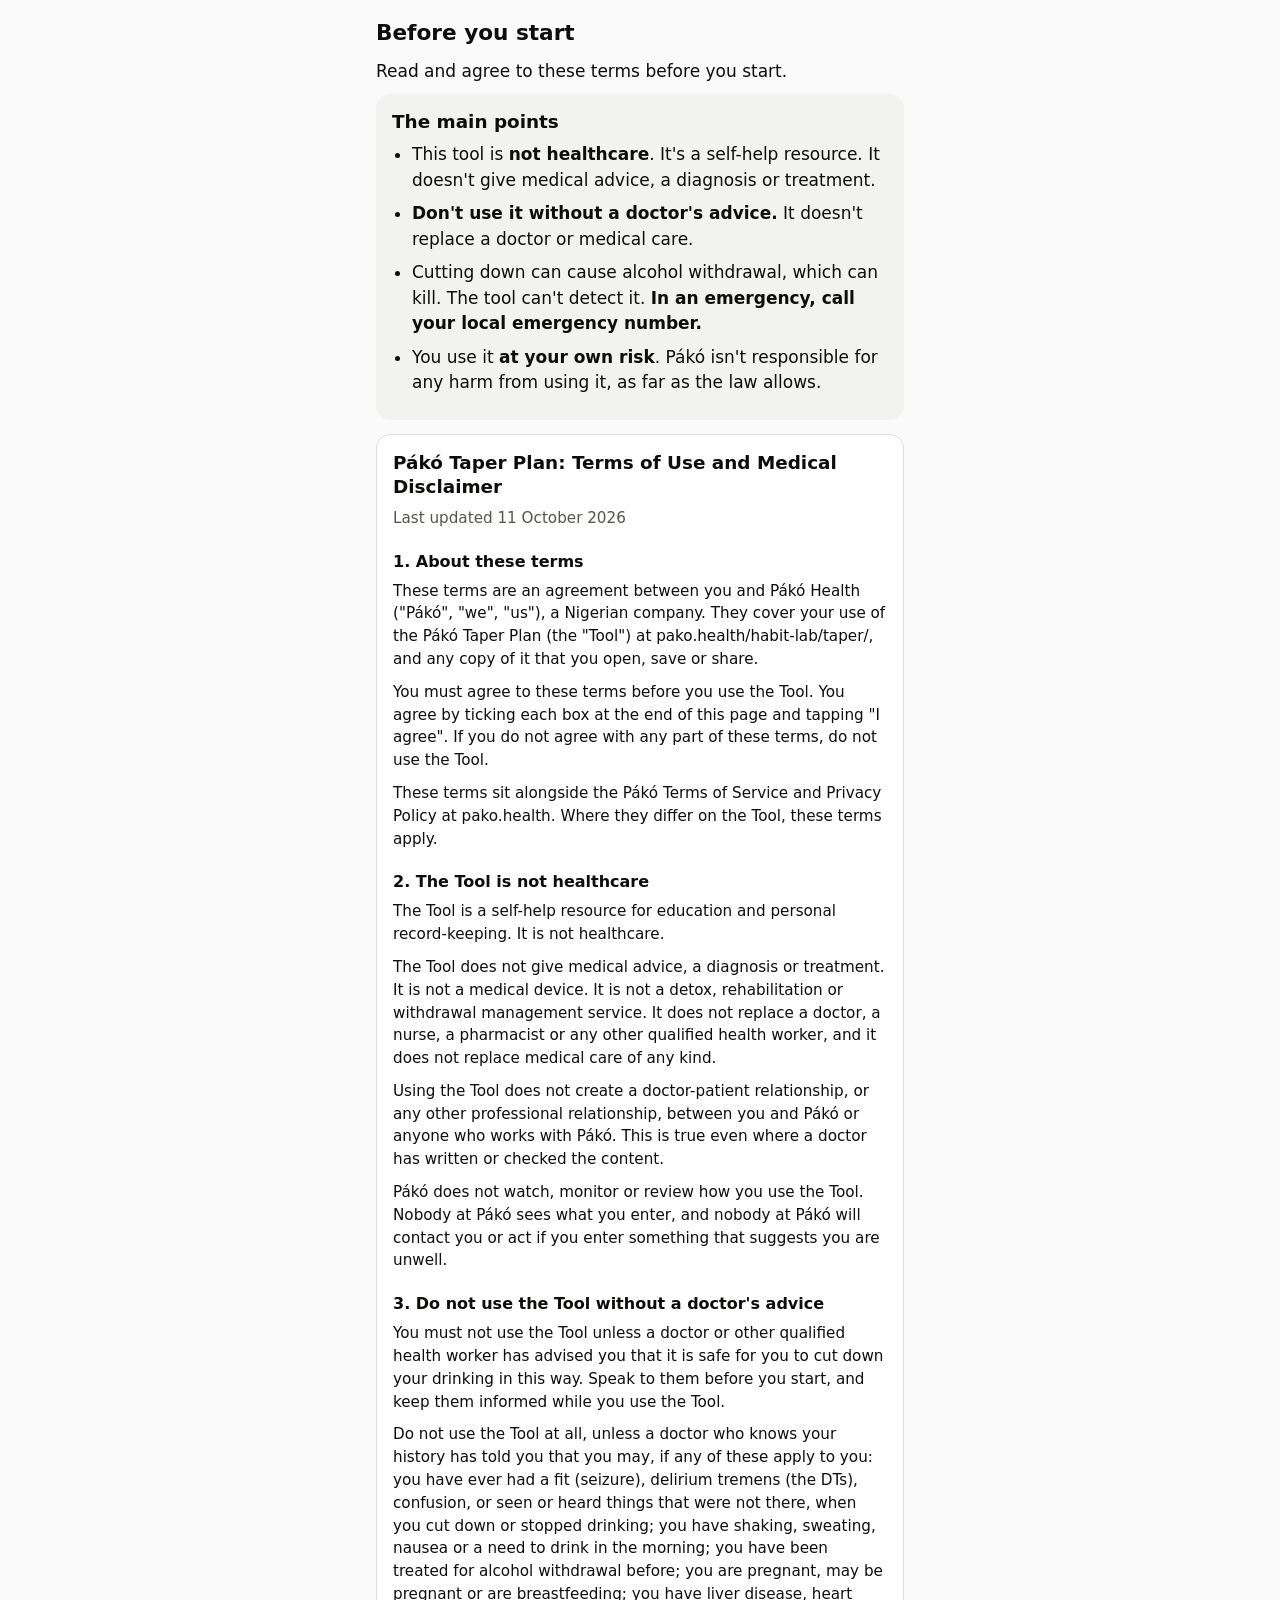
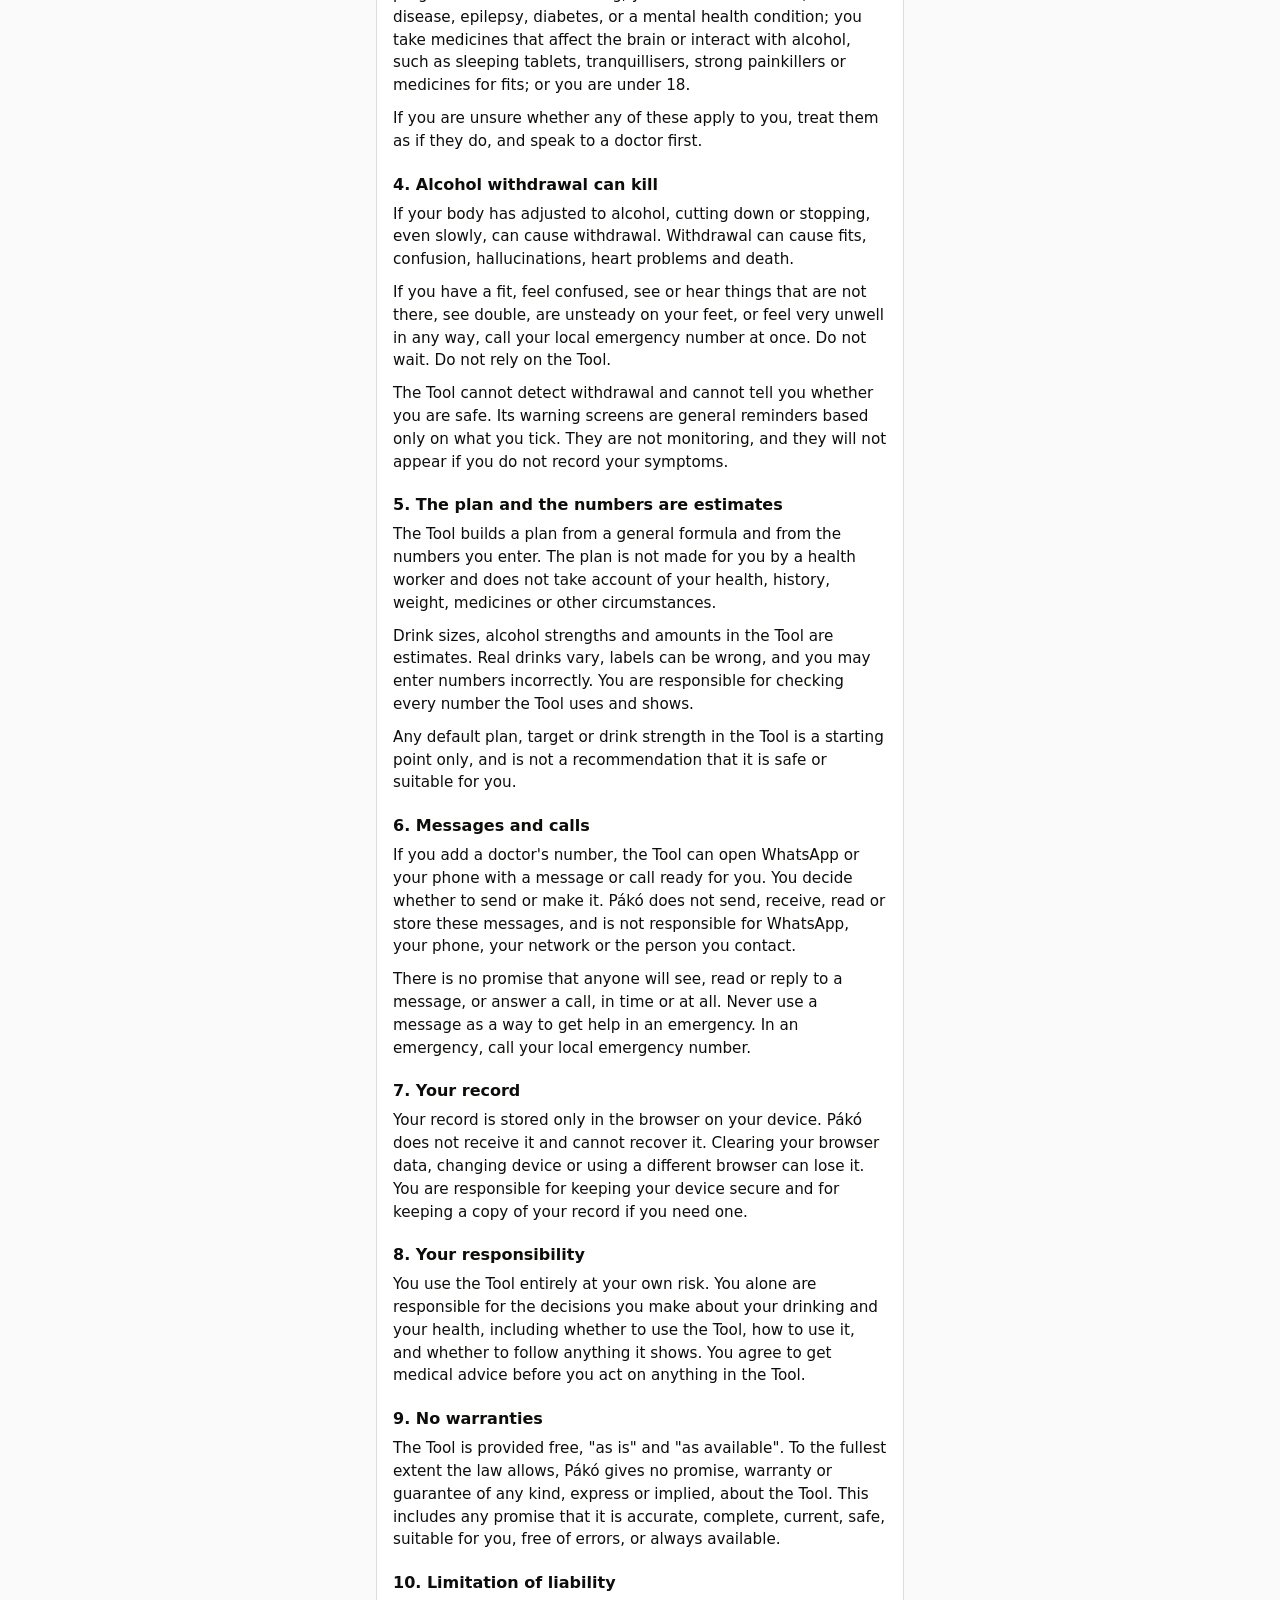
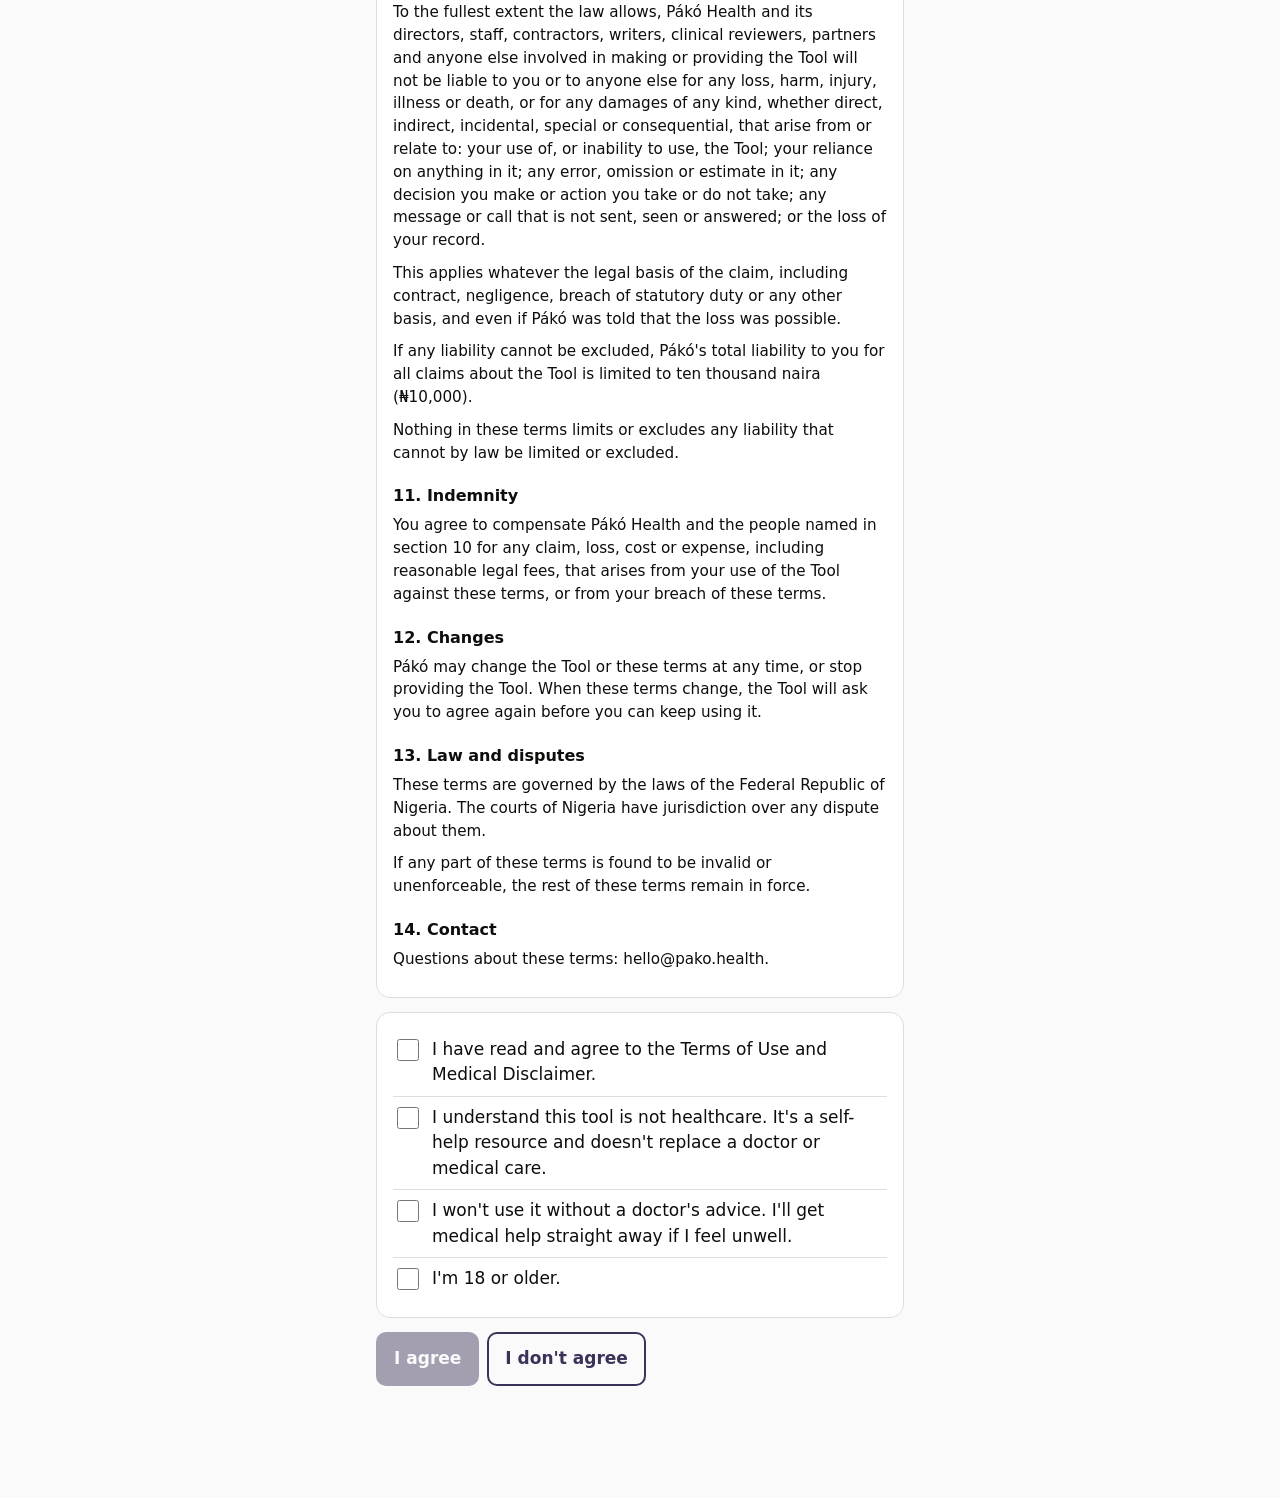
==== commit d32cd8f6: "Terms say amounts, not units; set-up loses the step count The terms version moves to 2026-11-06, so " ====
--- a/index.html
+++ b/index.html
@@ -149,11 +149,13 @@
 .tp-prog{margin:0 0 var(--s-7,28px)}
 .tp-prog-bar{height:6px;border-radius:9999px;background:var(--t-ptint);overflow:hidden}
 .tp-prog-bar span{display:block;height:100%;width:0;border-radius:9999px;background:var(--t-p1);transition:width 350ms ease}
-.tp-prog-count{margin:var(--s-snug,10px) 0 0}
 .tp-nav{display:flex;align-items:center;gap:var(--s-4,16px);margin-top:var(--s-7,28px);flex-wrap:wrap}
 .tp-nav [hidden]{display:none !important}
 /* Add a drink shares the row with Next; with Back there too it takes its own row. */
 .tp-nav #tpAdd{order:-1}
+.stepper{display:flex;align-items:center;gap:8px;margin-top:6px}
+.stepper button{width:48px;height:48px;padding:0;font-size:1.4rem;line-height:1}
+.stepper input{width:80px;text-align:center}
 @media (max-width:480px){.tp-nav.has-back #tpAdd{flex-basis:100%}}
 @media (prefers-reduced-motion: reduce){.tp-prog-bar span{transition:none}}
 
@@ -277,7 +279,7 @@
     var weekly=Math.round(+p.weekly);
     var drinks=(Array.isArray(p.drinks)?p.drinks:[]).filter(function(d){
       return d&&CATS[d.cat]&&+d.ml>0&&+d.pct>0&&+d.pct<=96;
-    }).slice(0,MAX_MINE).map(function(d){return {cat:d.cat,size:+d.size|0,ml:+d.ml,pct:+d.pct,name:''};});
+    }).slice(0,MAX_MINE).map(function(d){return {cat:d.cat,size:+d.size|0,ml:+d.ml,pct:+d.pct,name:'',perWeek:Math.max(0,Math.round(+d.perWeek||0))};});
     return {weekly:weekly>0?weekly:'',drinks:drinks};
   }catch(e){return null;}
 }
@@ -423,6 +425,16 @@
   return state.myDrinks.map(function(d){var f=fit(u,d);return f?amount(f.c,f.noun)+' of your '+dWhat(d):null;}).filter(Boolean);
 }
 function orList(a){return a.join(', or ');}
+/* Clients never see units: amounts are counted in their first drink, to the
+   nearest half. Units stay on the For doctor page and in messages to the doctor. */
+function mainDrink(list){return (list||state.myDrinks||[]).filter(function(x){return dUnits(x)>0;})[0]||null;}
+function nouns(d){return pl(dNoun(d));}
+function nOf(u,d){var cu=d&&dUnits(d);return cu?Math.round(u/cu*2)/2:null;}
+function inDrinks(u,d){
+  d=d||mainDrink();var n=nOf(u,d);if(n==null)return '';
+  var noun=dNoun(d),t=n===0&&u>0?'less than half a '+noun:n===0?'none':amount(n,noun);
+  return t+(n===0&&u<=0?'':' of '+dWhat(d));
+}
 function equiv(u){
   var b=Math.floor(u/3*2)/2,sh=Math.floor(u/1.4);
   return 'About '+fmt(b)+' large '+(b===1?'bottle':'bottles')+' of beer, or '+plural(sh,'shot')+' of spirits.';
@@ -512,7 +524,7 @@
 
 /* ---------- terms of use (public version only) ---------- */
 /* Change TERMS_V whenever the text changes: everyone is asked to agree again. */
-var TERMS_V='2026-10-11';
+var TERMS_V='2026-11-06';
 var TERMS_DATE='11 October 2026';
 var TERMS=[
  ['1. About these terms',[
@@ -534,7 +546,7 @@
   'The Tool cannot detect withdrawal and cannot tell you whether you are safe. Its warning screens are general reminders based only on what you tick. They are not monitoring, and they will not appear if you do not record your symptoms.']],
  ['5. The plan and the numbers are estimates',[
   'The Tool builds a plan from a general formula and from the numbers you enter. The plan is not made for you by a health worker and does not take account of your health, history, weight, medicines or other circumstances.',
-  'Units, drink sizes and alcohol strengths in the Tool are estimates. Real drinks vary, labels can be wrong, and you may enter numbers incorrectly. You are responsible for checking every number the Tool uses and shows.',
+  'Drink sizes, alcohol strengths and amounts in the Tool are estimates. Real drinks vary, labels can be wrong, and you may enter numbers incorrectly. You are responsible for checking every number the Tool uses and shows.',
   'Any default plan, target or drink strength in the Tool is a starting point only, and is not a recommendation that it is safe or suitable for you.']],
  ['6. Messages and calls',[
   'If you add a doctor\'s number, the Tool can open WhatsApp or your phone with a message or call ready for you. You decide whether to send or make it. Pákó does not send, receive, read or store these messages, and is not responsible for WhatsApp, your phone, your network or the person you contact.',
@@ -664,7 +676,6 @@
 
 function render(){
   var app=document.getElementById('app'),nav=document.getElementById('nav');
-  var tool=document.getElementById('tp-units');if(tool&&tool.parentNode!==document.body){tool.hidden=true;document.body.appendChild(tool);}
   var hero=document.getElementById('tp-hero');if(hero)hero.hidden=!!state.settings&&!needTerms()&&!viewTerms&&!state.editing;
   /* pako.health only: the email sign-up waits for the plan, and never sits under a warning. */
   var signup=document.getElementById('tp-signup');
@@ -695,7 +706,8 @@
   });
   nav.classList.remove('hidden');
   Array.prototype.forEach.call(nav.querySelectorAll('button'),function(b){b.setAttribute('aria-current',b.dataset.tab===tab?'page':'false');});
-  var html='<header class="row spread"><h1>My alcohol plan</h1><button class="small ghost" id="startAgain">Start again</button></header>';
+  var first=(state.settings.patientName||'').trim().split(/\s+/)[0];
+  var html='<header class="row spread"><h1>'+(first?'Hi, '+esc(first):'My alcohol plan')+'</h1><button class="small ghost" id="startAgain">Start again</button></header>';
   if(!storageOK)html+='<div class="note">This phone isn\'t saving your record. Use the "For doctor" page often to keep a copy.</div>';
   html+='<div class="tab'+(tab==='today'?' on':'')+'" id="tab-today">'+todayHTML()+'</div>';
   html+='<div class="tab'+(tab==='check'?' on':'')+'" id="tab-check">'+checkHTML()+'</div>';
@@ -728,6 +740,10 @@
         '<input type="text" maxlength="40" data-f="name" placeholder="'+esc(c.ph)+'" value="'+esc(d.name)+'"></label>'+
         '<label class="field"><span>Alcohol %</span><input type="number" inputmode="decimal" min="0.1" max="96" step="0.1" data-f="pct" value="'+esc(d.pct)+'">'+
         '</label>';
+      if(edCounts)h+='<div class="field"><span id="pw'+i+'">How many '+esc(pl(dNoun(d)))+' in a normal week?</span><div class="stepper">'+
+        '<button type="button" class="ghost" data-act="dec" aria-label="One less">\u2212</button>'+
+        '<input type="number" inputmode="numeric" min="0" max="300" step="1" data-f="perWeek" aria-labelledby="pw'+i+'" value="'+esc(d.perWeek||0)+'">'+
+        '<button type="button" class="ghost" data-act="inc" aria-label="One more">+</button></div></div>';
     }
     h+='</div>';
   });
@@ -747,6 +763,8 @@
 var edTouched=false;
 /* In set-up the add button sits in the step nav, beside Next. */
 var edAddInNav=false;
+/* pako.health set-up asks how many of each drink in a normal week; the plan starts from that. */
+var edCounts=false;
 function edAddLabel(){return ic('add')+(ed.length?'Add another drink':'Add a drink');}
 function bindEd(box,onChange){
   function draw(){box.innerHTML=edHTML();if(onChange)onChange();}
@@ -756,6 +774,8 @@
     edTouched=true;
     if(act==='add'){ed.push({cat:'',size:0,ml:null,pct:'',name:''});draw();return;}
     if(act==='del'){ed.splice(i,1);draw();return;}
+    if(act==='inc'||act==='dec'){var dd=ed[i];dd.perWeek=Math.max(0,(+dd.perWeek||0)+(act==='inc'?1:-1));
+      card.querySelector('[data-f=perWeek]').value=dd.perWeek;if(onChange)onChange();return;}
     if(pills&&pills.dataset.k==='cat'){var nm=ed[i].name;ed[i]=newDrink(b.dataset.v);ed[i].name=nm;draw();return;}
     if(pills&&pills.dataset.k==='size'){var d=ed[i],j=+b.dataset.v;d.size=j;
       d.ml=j>=0?CATS[d.cat].sizes[j].ml:null;draw();}
@@ -775,7 +795,7 @@
     '<div class="row" style="margin-top:6px"><button id="edSave">Save my drinks</button><button class="ghost" id="edCancel">Cancel</button></div>';
 }
 function bindDrinksScreen(){
-  edAddInNav=false;bindEd($('#ed'));
+  edAddInNav=false;edCounts=false;bindEd($('#ed'));
   $('#edSave').onclick=function(){var err=edValid(),el=$('#edErr');
     if(err){el.textContent=err;el.classList.remove('hidden');return;}
     state.myDrinks=clone(ed);save();editingDrinks=false;render();window.scrollTo(0,0);toast('Your drinks are saved');};
@@ -787,7 +807,6 @@
   var pre=!state.settings&&prefill();
   var s=state.settings||(PUBLIC?{start:pre?pre.weekly:'',target:PUBLIC_TARGET,weeks:pre?weeksFor(pre.weekly,PUBLIC_TARGET):'',startDate:today(),patientName:'',doctorName:'',doctorWa:'',emergency:'',history:''}:
     {start:45,target:15,weeks:4,startDate:today(),patientName:'',doctorName:'',doctorWa:'',emergency:'',history:''});
-  var calc=PUBLIC&&!pre&&!state.settings&&!!document.getElementById('tp-units');
 
   /* One thing on screen at a time, the same as the other Habit Lab apps.
      Setup used to be the whole worksheet at once: the numbers, the drinks,
@@ -808,9 +827,9 @@
     }).join('');
   }
 
-  if(calc)step('What you drink in a normal week',
-    'Add up a normal week. You can change it later.',
-    '<div id="unitsSlot"></div>');
+  /* First, because it's easy, and the tracker greets them by it. */
+  step('What\'s your name?','',
+    '<label class="field" style="margin:0"><input type="text" id="sName" autocomplete="name" aria-label="Your name" maxlength="60" value="'+esc(s.patientName)+'"></label>');
 
   step('Your usual drinks','Check the strength on the label.','<div id="ed"></div>');
 
@@ -828,22 +847,24 @@
   step('Emergency number','The number you\'d call for an ambulance where you live.',
     '<label class="field" style="margin:0"><span>Emergency number</span><input type="tel" id="sEm" value="'+esc(s.emergency)+'"></label>');
 
-  step(PUBLIC?'Your doctor':'You and your doctor',PUBLIC?'You can skip this.':'',
-    '<label class="field"><span>Your name</span><input type="text" id="sName" autocomplete="name" value="'+esc(s.patientName)+'"><small class="muted">So your doctor knows who sent a message.</small></label>'+
+  step('Your doctor','',
     '<label class="field"><span>Doctor\'s name</span><input type="text" id="sDoc" placeholder="For example: Dr Reuben" value="'+esc(s.doctorName)+'"></label>'+
     '<label class="field" style="margin:0"><span>Doctor\'s WhatsApp number</span><input type="tel" id="sWa" placeholder="For example: +1 473 555 0123" value="'+esc(s.doctorWa?'+'+s.doctorWa:'')+'">'+
     '<small class="muted" id="waOut"></small></label>');
 
   step('Your plan','',
-    '<label class="field"><span>Units a week now</span><input type="number" id="sStart" min="1" max="300" step="1" value="'+esc(s.start)+'"></label>'+
-    '<label class="field"><span>Units a week at the end</span><input type="number" id="sTarget" min="0" max="300" step="1" value="'+esc(s.target)+'"></label>'+
+    /* On pako.health the amounts come from the drinks screen and the plan ends at the
+       low-risk week, so nobody types units. A doctor's copy keeps the fields. */
+    (PUBLIC?'<input type="hidden" id="sStart" value="'+esc(s.start)+'"><input type="hidden" id="sTarget" value="'+esc(PUBLIC_TARGET)+'">'
+    :'<label class="field"><span>Units a week now</span><input type="number" id="sStart" min="1" max="300" step="1" value="'+esc(s.start)+'"></label>'+
+    '<label class="field"><span>Units a week at the end</span><input type="number" id="sTarget" min="0" max="300" step="1" value="'+esc(s.target)+'"></label>')+
     '<label class="field"><span>Number of weeks</span><input type="number" id="sWeeks" min="1" max="12" step="1" value="'+esc(s.weeks)+'"></label>'+
     '<label class="field"><span>Start date</span><input type="date" id="sDate" value="'+esc(s.startDate)+'"></label>'+
     '<div id="preview"></div>');
 
   var h='<h1>Set up your plan</h1>'+iosLineHTML()+
-  '<div class="tp-prog" id="tpProg"><div class="tp-prog-bar"><span id="tpProgFill"></span></div>'+
-  '<p class="tp-prog-count muted" id="tpProgCount">&nbsp;</p></div>'+
+  /* The bar shows how far along you are; a "Step 2 of 6" line under it only said it again. */
+  '<div class="tp-prog" id="tpProg"><div class="tp-prog-bar" id="tpProgBar" role="progressbar"><span id="tpProgFill"></span></div></div>'+
   (pre?'<div class="note"><p style="margin:0">Filled in from Check your drinking. Check it before you start.</p></div>':'')+
   steps()+
   '<div id="setupErr" class="note hidden"></div>'+
@@ -862,13 +883,17 @@
   var pre=!state.settings&&prefill(),weeksTouched=!!state.settings;
   ed=state.myDrinks.length?clone(state.myDrinks):(pre&&pre.drinks.length?clone(pre.drinks):[{cat:'',size:0,ml:null,pct:'',name:''}]);
   edTouched=false;
-  edAddInNav=true;
-  var redraw=bindEd($('#ed'),function(){if($('#preview'))preview();if(steps)tpSync();});
+  edAddInNav=true;edCounts=PUBLIC;
+  function weekFromEd(){return ed.reduce(function(a,d){var u=dUnits(d);return a+(u>0?(+d.perWeek||0)*u:0);},0);}
+  var redraw=bindEd($('#ed'),function(){
+    var w=Math.round(weekFromEd());
+    if(PUBLIC&&w>0&&$('#sStart')){$('#sStart').value=w;if(!weeksTouched)$('#sWeeks').value=weeksFor(w,PUBLIC_TARGET);}
+    if($('#preview'))preview();if(steps)tpSync();});
   function vals(){return {start:+$('#sStart').value,target:+$('#sTarget').value,weeks:Math.round(+$('#sWeeks').value),startDate:$('#sDate').value||today(),
     patientName:$('#sName').value.trim(),doctorName:$('#sDoc').value.trim(),doctorWa:normWa($('#sWa').value).d||'',emergency:$('#sEm').value.trim(),history:hist,historyOk:ok,morning:morn};}
   function valid(v){
-    if(!(v.start>0))return 'Enter the units a week now.';
-    if(!(v.target>=0)||v.target>=v.start)return 'The end amount must be lower than the amount now.';
+    if(!(v.start>0))return PUBLIC?'Add how many drinks you have in a normal week.':'Enter the units a week now.';
+    if(!(v.target>=0)||v.target>=v.start)return PUBLIC?'You already drink within the low-risk amount, so the plan has nothing to lower.':'The end amount must be lower than the amount now.';
     if(!(v.weeks>=1&&v.weeks<=12))return 'Choose between 1 and 12 weeks.';
     if(!v.emergency)return 'Enter the emergency number for an ambulance.';
     return '';
@@ -876,8 +901,8 @@
   function preview(){
     var v=vals(),err=valid(v),el=$('#preview');
     if(err&&!v.emergency)err=valid(Object.assign({},v,{emergency:'-'}));
-    if(err){el.innerHTML='<h2>Your plan</h2><p class="muted" style="margin:0">'+esc(!v.start&&$('#unitsSlot')?'Fill in what you drink in a normal week to see your plan.':err)+'</p>';return;}
-    el.innerHTML='<h2>Your plan</h2>'+tableHTML(buildPlan(v),0,ed);
+    if(err){el.innerHTML='<p class="muted" style="margin:0">'+esc(err)+'</p>';return;}
+    el.innerHTML=tableHTML(buildPlan(v),0,ed);
   }
   function waOut(){
     var n=normWa($('#sWa').value),o=$('#waOut');
@@ -916,7 +941,7 @@
       $('#sDiary').onclick=function(){
         /* No plan, no daily amount, no taper. Just the drink diary and the
            page a doctor can read. */
-        state.settings={start:0,target:0,weeks:0,startDate:today(),patientName:'',doctorName:'',
+        state.settings={start:0,target:0,weeks:0,startDate:today(),patientName:$('#sName').value.trim(),doctorName:'',
           doctorWa:'',emergency:$('#sEm')?$('#sEm').value.trim():'',history:hist,historyOk:false,
           morning:morn,diary:true};
         /* Only drinks that were actually filled in. "Start my plan" runs
@@ -979,19 +1004,6 @@
     tab='today';render();window.scrollTo(0,0);
   };
   if($('#sCancel'))$('#sCancel').onclick=function(){state.editing=false;render();};
-  /* First use without AUDIT: the site's units calculator fills in the week and the usual drinks. */
-  var tool=document.getElementById('tp-units'),slot=$('#unitsSlot');
-  if(tool&&slot){
-    slot.appendChild(tool);tool.hidden=false;
-    var fromCalc=function(){
-      var c=calcRead(tool);if(!(c.total>0))return;
-      $('#sStart').value=Math.round(c.total);
-      if(!weeksTouched)$('#sWeeks').value=weeksFor(Math.round(c.total),+$('#sTarget').value);
-      if(!edTouched&&c.drinks.length){ed=clone(c.drinks);redraw();}
-      preview();
-    };
-    tool.oninput=fromCalc;tool.onchange=fromCalc;tool.onclick=function(){setTimeout(fromCalc,0);};
-  }
   /* ---- one screen at a time ------------------------------------------
      Six screens. Three of them hold Next back until they have what the
      plan cannot be built without: the safety question, the emergency
@@ -1012,13 +1024,14 @@
       return hist==='No'||ok
     }
     if(n===stepOf('#sEm'))return !!$('#sEm').value.trim()
+    if(PUBLIC&&n===stepOf('#ed'))return weekFromEd()>0||+$('#sStart').value>0
     return true
   }
   function tpShow(n,moving){
     at=Math.max(1,Math.min(steps.length,n))
     steps.forEach(function(el){el.hidden=+el.dataset.step!==at})
     $('#tpProgFill').style.width=(at/steps.length*100)+'%'
-    $('#tpProgCount').textContent='Step '+at+' of '+steps.length
+    $('#tpProgBar').setAttribute('aria-valuetext','Step '+at+' of '+steps.length)
     tpSync()
     if(moving){
       $('#tpProg').scrollIntoView({block:'start'})
@@ -1032,6 +1045,10 @@
     var add=$('#tpAdd');add.hidden=at!==stepOf('#ed')||ed.length>=MAX_MINE;add.innerHTML=edAddLabel()
     $('#tpNav').classList.toggle('has-back',at!==1)
     $('#tpNext').hidden=last||!ready(at)
+    /* The name and doctor screens are optional on pako.health: Next reads Skip until something is typed. */
+    var opt=at===stepOf('#sName')?['#sName']:at===stepOf('#sDoc')?['#sDoc','#sWa']:null
+    var skip=PUBLIC&&opt&&!opt.some(function(q){return $(q).value.trim()})
+    $('#tpNext').textContent=skip?'Skip':'Next'
     $('#sGo').hidden=!last
     gate()
   }
@@ -1047,23 +1064,11 @@
   preview();histMsg();mornMsg();waOut();
   var il=document.querySelector('.ios-line');if(il)il.onclick=function(e){if(e.target.closest('[data-sheet=ios]'))openSheet('ios');};
 }
-/* The calculator's rows, keyed by their units, as drink kinds and sizes. Same map as audit.html. */
-var CALC_DRINKS={
-  '3':{cat:'beer',size:2,ml:600,pct:5},'1.7':{cat:'beer',size:1,ml:330,pct:5},
-  '2.3':{cat:'wine',size:1,ml:175,pct:13},'1.4':{cat:'spirits',size:0,ml:35,pct:40},
-  '8':{cat:'bitters',size:1,ml:200,pct:40},'30':{cat:'spirits',size:3,ml:750,pct:40}
-};
-function calcRead(tool){
-  var total=0,rows=[];
-  Array.prototype.forEach.call(tool.querySelectorAll('.pk-u-step[data-units]'),function(step){
-    var n=parseFloat(step.querySelector('input').value);if(!isFinite(n)||n<=0)return;
-    var u=parseFloat(step.dataset.units);total+=n*u;
-    if(CALC_DRINKS[step.dataset.units])rows.push({n:n,u:n*u,d:CALC_DRINKS[step.dataset.units]});
-  });
-  rows.sort(function(a,b){return b.n-a.n||b.u-a.u;});
-  return {total:total,drinks:rows.slice(0,MAX_MINE).map(function(r){return {cat:r.d.cat,size:r.d.size,ml:r.d.ml,pct:r.d.pct,name:''};})};
-}
 function $(s){return document.querySelector(s);}
+function weekSoFar(had,of){
+  var d=mainDrink(),a=nOf(had,d),b=nOf(of,d);if(b==null)return '';
+  return fmt(a)+' of '+fmt(b)+' '+(b===1?dNoun(d):pl(dNoun(d)))+' of '+dWhat(d)+' so far.';
+}
 
 /* ---------- today ---------- */
 function overMsg(day){
@@ -1136,7 +1141,7 @@
     var p=plan();
     if(i.phase!=='diary')h+='<p class="muted">'+(i.phase==='plan'
       ? 'Week '+i.week+' of '+p.length+' \u00b7 day '+i.day+' of '+(p.length*7)
-      : 'Your '+p.length+' weeks are done. Stay at '+i.weekly+' units a week, and talk to '+esc(doc())+' about what next.')+'</p>';
+      : 'Your '+p.length+' weeks are done. Stay at about '+esc(inDrinks(i.weekly))+' a week, and talk to '+esc(doc())+' about what next.')+'</p>';
   }
   var tot=dayTotal(t),pct=Math.min(100,tot/i.daily*100||0);
   var rem=i.daily-tot, state3=tot>i.daily?'over':(rem<=0?'done':'under');
@@ -1165,18 +1170,18 @@
       state3=wt0>i.weekly?'over':(wLeft<=0?'done':'under');
       rem=Math.max(0,wLeft);
       dayNote=state3==='over'
-        ? 'You\'re past this week\'s '+plural(i.weekly,'unit')+'. Write it down anyway, and pick the plan back up next week.'
+        ? 'You\'re past this week\'s amount. Write it down anyway, and pick the plan back up next week.'
         : wLeft<=0
-          ? 'That\'s this week\'s '+plural(i.weekly,'unit')+' gone. Nothing more until next week.'
-          : 'This week you have '+plural(i.weekly,'unit')+' in total, not one for every day. '+plural(wLeft,'unit')+' still to go.';
+          ? 'That\'s this week\'s amount gone. Nothing more until next week.'
+          : 'This amount is for the whole week, not for every day.';
     }
     else if(state3==='over')dayNote='Write it down anyway. Tomorrow, go back to your amount. Don\'t drink less to make up for today.';
-    else if(state3==='done')dayNote='That\'s your '+plural(i.daily,'unit')+' for today.';
-    else if(tot>0)dayNote='That\'s '+plural(rem,'unit')+' of today\'s '+fmt(i.daily)+', after the '+fmt(tot)+' you\'ve had.';
-    else dayNote='That\'s '+plural(rem,'unit')+', your whole amount for today.';
+    else if(state3==='done')dayNote='That\'s your amount for today.';
+    else if(tot>0)dayNote='After what you\'ve had today.';
+    else dayNote='That\'s your whole amount for today.';
     weekNote=wt0>i.weekly
-      ? plural(wt0-i.weekly,'unit')+' over. Stick to your daily amount for the rest of the week. Don\'t stop to make up for it.'
-      : fmt(wt0)+' of '+plural(i.weekly,'unit')+' so far, '+fmt(i.weekly-wt0)+' to go.';
+      ? 'Over the plan. Stick to your daily amount for the rest of the week. Don\'t stop to make up for it.'
+      : weekSoFar(wt0,i.weekly);
 
     var cat=(state.myDrinks[0]&&state.myDrinks[0].cat)||'beer';
     /* On a by-the-week stretch the bottle holds the week, not the day,
@@ -1185,7 +1190,7 @@
     var rp2=state.myDrinks.length?phrases(rem):[];
     var hero=state3==='over'?'You\'ve gone over.'
       :rem<=0?'Nothing left.'
-      :(rp2.length?cap(orList(rp2)):plural(rem,'unit'))+' left.';
+      :(rp2.length?cap(orList(rp2)):'Some')+' left.';
     /* On a by-the-week stretch the main card already is the week, so the
        week row would only say it again. */
     h+='<div class="tp-today is-'+state3+'">'+
@@ -1220,7 +1225,7 @@
     state.myDrinks.forEach(function(d,ix){
       var n=dNoun(d);
       h+='<div class="mine"><div class="head">'+ic(CATS[d.cat].icon)+'<div><b>'+esc(cap(dWhat(d)))+'</b>'+
-        '<div class="muted">'+esc(cap(n))+', '+fmt(d.ml)+'ml, '+fmt(d.pct)+'%. '+fmt(dUnits(d))+' units.</div></div></div>'+
+        '<div class="muted">'+esc(cap(n))+', '+fmt(d.ml)+'ml, '+fmt(d.pct)+'%</div></div></div>'+
         '<div class="acts"><button data-mine="'+ix+'" data-f="1">'+ic('add')+'1 '+esc(n)+'</button>'+
         '<button class="ghost" data-mine="'+ix+'" data-f="0.5">Half</button></div></div>';
     });
@@ -1232,11 +1237,11 @@
      '<div id="onePick">'+oneHTML()+'</div></details></div>';
 
   var list=state.drinks[day]||[];
-  h+='<div class="card"><div class="row spread"><h2 style="margin:0">'+(logDay==='today'?'Today':'Yesterday')+': '+fmt(dayTotal(day))+' units</h2>'+
+  h+='<div class="card"><div class="row spread"><h2 style="margin:0">'+(logDay==='today'?'Today':'Yesterday')+'</h2>'+
      (list.length?'<button class="small ghost" id="undo">'+ic('undo')+'Undo last</button>':'')+'</div>';
   if(!list.length)h+='<p class="muted" style="margin-top:8px">Nothing added yet.</p>';
   else{h+='<ul class="log">';list.forEach(function(x,ix){var tm=new Date(x.t);
-    h+='<li><span>'+esc(x.name)+' <span class="muted">'+String(tm.getHours()).padStart(2,'0')+':'+String(tm.getMinutes()).padStart(2,'0')+'</span></span><span class="row" style="flex-wrap:nowrap"><b>'+fmt(x.u)+'</b><button class="small ghost" data-del="'+ix+'" aria-label="Remove '+esc(x.name)+'">'+ic('delete')+'</button></span></li>';});
+    h+='<li><span>'+esc(x.name)+' <span class="muted">'+String(tm.getHours()).padStart(2,'0')+':'+String(tm.getMinutes()).padStart(2,'0')+'</span></span><span class="row" style="flex-wrap:nowrap"><button class="small ghost" data-del="'+ix+'" aria-label="Remove '+esc(x.name)+'">'+ic('delete')+'</button></span></li>';});
     h+='</ul>';}
   h+='</div>';
   return h;
@@ -1254,7 +1259,7 @@
     h+='<p class="lbl">What size?</p><div class="pills" id="oneSize">'+
       c.sizes.map(function(z,j){return '<button type="button" data-v="'+j+'" aria-pressed="'+(one.size===j)+'">'+esc(cap(z.n))+'</button>';}).join('')+'</div>';
     var z=c.sizes[one.size];
-    if(z)h+='<button type="button" class="wide" id="oneAdd" style="margin-top:14px">'+ic('add')+'Add 1 '+esc(z.n)+' · '+fmt(unitsOf(z.ml,c.pct))+' units</button>'+
+    if(z)h+='<button type="button" class="wide" id="oneAdd" style="margin-top:14px">'+ic('add')+'Add 1 '+esc(z.n)+'</button>'+
       '<p class="muted" style="margin:6px 0 0">'+z.ml+'ml at '+c.pct+'%. If the label says something different, choose Something else.</p>';
   }
   if(one.cat==='other'){
@@ -1275,14 +1280,14 @@
     var nm=cap(z.n)+' of '+c.short;one={cat:'',size:-1};addDrink(nm,z.ml,c.pct);};
   var cMl=$('#cMl'),cPct=$('#cPct'),cA=$('#cAdd');
   if(cMl){var upd=function(){var ml=+cMl.value,pc=+cPct.value,ok=ml>0&&pc>0&&pc<=96;cA.disabled=!ok;
-      cA.innerHTML=ic('add')+(ok?'Add this drink · '+fmt(unitsOf(ml,pc))+' units':'Add this drink');};
+      cA.innerHTML=ic('add')+'Add this drink';};
     cMl.oninput=upd;cPct.oninput=upd;
     cA.onclick=function(){var ml=+cMl.value,pc=+cPct.value;if(!(ml>0&&pc>0&&pc<=96))return;
       var nm=$('#cName').value.trim()||(ml+'ml at '+pc+'%');one={cat:'',size:-1};addDrink(nm,ml,pc);};}
 }
 function addDrink(name,ml,pct){
   var u=unitsOf(ml,pct);
-  if(u>=10&&!confirm('That is '+fmt(u)+' units. Add it?'))return;
+  if(u>=10&&!confirm('That\'s a lot of alcohol for one drink. Check the size and the %. Add it?'))return;
   var day=logDay==='today'?today():addDays(today(),-1),i=info(day);
   var dB=dayTotal(day),wB=i.phase!=='before'?weekTotal(i.week):0;
   (state.drinks[day]=state.drinks[day]||[]).push({t:Date.now(),name:name,ml:ml,pct:pct,u:r1(u)});
@@ -1292,7 +1297,7 @@
       if(hasWa()){state.overPrompted[day]=true;state.overCard={day:day};}
     }
   }
-  save();render();toast('Added '+fmt(u)+' units');
+  save();render();toast('Added');
   var sk=nextSheet();if(sk)openSheet(sk);
   if(state.overCard&&state.overCard.day===day)window.scrollTo(0,0);
 }
@@ -1303,7 +1308,6 @@
   var t=today(),c=state.checkins[t]||{},i=info(t);
   if(!draft)draft={sleep:c.sleep||'',craving:c.craving||'',signs:(c.signs||[]).slice(),note:c.note||''};
   var h='<div class="card"><h2>Check-in for '+esc(nice(t))+'</h2>'+
-    '<p>Units today: <b>'+fmt(dayTotal(t))+'</b> <span class="muted">(from your record)</span></p>'+
     '<h3>'+ic('bedtime')+' How did you sleep?</h3><div class="pills" data-f="sleep">'+SLEEP.map(function(o){return '<button aria-pressed="'+(draft.sleep===o)+'">'+o+'</button>';}).join('')+'</div>'+
     '<h3>How strong was the urge to drink?</h3><div class="pills" data-f="craving">'+CRAVE.map(function(o){return '<button aria-pressed="'+(draft.craving===o)+'">'+o+'</button>';}).join('')+'</div>'+
     '<h3>Did you have any of these today?</h3><div id="signs">';
@@ -1321,18 +1325,17 @@
 /* One drink in the table keeps it readable; Today shows all of them. */
 function tableHTML(p,cur,drinks){
   var d=(drinks||state.myDrinks).filter(function(x){return dUnits(x)>0;})[0];
-  var h='<table><thead><tr><th>Week</th><th>Units a week</th><th>A day</th></tr></thead><tbody>';
+  var h='<table><thead><tr><th>Week</th><th>A week</th><th>A day</th></tr></thead><tbody>';
   p.forEach(function(w){
-    var f=d&&fit(w.daily,d);
-    h+='<tr'+(w.n===cur?' class="now"':'')+'><td>'+w.n+'</td><td>'+w.weekly+'</td><td>'+
+    var f=d&&fit(w.daily,d),fw=d&&fit(w.weekly,d);
+    h+='<tr'+(w.n===cur?' class="now"':'')+'><td>'+w.n+'</td><td>'+(fw?esc(cap(amount(fw.c,fw.noun))):'None')+'</td><td>'+
       /* Once the week drops under about 3.5 units the daily share rounds
          down to nothing, so the row read "2 | 0 units" — the week gives
          you two and the day says none. Say what is actually true: the
          units are there, just not every day. */
       (w.daily===0&&w.weekly>0
-        ? esc(plural(w.weekly,'unit'))+' <span class="muted">across the week</span>'
-        : f?esc(cap(amount(f.c,f.noun)))+' <span class="muted">'+esc(plural(w.daily,'unit'))+'</span>'
-           :esc(plural(w.daily,'unit')))+'</td></tr>';
+        ? '<span class="muted">Spread across the week</span>'
+        : f?esc(cap(amount(f.c,f.noun))):'None')+'</td></tr>';
   });
   h+='</tbody></table>';
   var dw=p.filter(function(w){return w.dry>0;})[0];
@@ -1346,13 +1349,16 @@
        so the starting amount is one more step up again. */
     var step=p[0].weekly-p[1].weekly;
     var from=p[0].weekly+step;
-    if(step>4.5)h+='<div class="note" style="margin-top:12px"><p><b>That\'s a big drop: about '+plural(step,'unit')+' every week.</b> More weeks make each drop smaller, up to 12. If it\'s still too fast, talk to a doctor about stopping with support.</p></div>';
+    if(step>4.5)h+='<div class="note" style="margin-top:12px"><p><b>That\'s a big drop every week.</b> More weeks make each drop smaller, up to 12. If it\'s still too fast, talk to a doctor about stopping with support.</p></div>';
   }
   return h;
 }
 function planHTML(){
   var s=state.settings,p=plan(),i=info(today()),h='<div class="card"><h2>Your plan</h2>';
-  h+='<p class="muted">From '+s.start+' to '+s.target+' units a week over '+plural(p.length,'week')+', starting '+esc(niceY(s.startDate))+'.</p>';
+  var md=mainDrink(),span=', over '+plural(p.length,'week')+', starting '+esc(niceY(s.startDate))+'.';
+  if(md)h+='<p class="muted">'+(s.target>0
+    ? 'From about '+fmt(nOf(s.start,md))+' to '+fmt(nOf(s.target,md))+' '+esc(nouns(md))+' of '+esc(dWhat(md))+' a week'
+    : 'From about '+esc(inDrinks(s.start,md))+' a week to none')+span+'</p>';
   h+=tableHTML(p,i.phase==='plan'?i.week:0);
   if(i.phase==='plan'){
     h+='<h3>Week '+i.week+'</h3><div class="dots">';
@@ -1364,8 +1370,6 @@
     '<p>Keep to the daily amount. Don\'t save it up for one day.</p>'+
     '<p>Don\'t stop suddenly. That can make you unwell.</p>'+
     '<p>If you go over one day, go back to the plan the next day.</p></div>'+
-    '<div class="card"><h2>What is a unit?</h2><p>One unit is 10ml of pure alcohol. A large bottle of beer at 5% is 3 units. A shot of spirits is about 1.4 units. A shot of strong rum at 69% is about 2.4 units.</p>'+
-    '</div>'+
     '<div class="card"><h2>Ask about thiamine</h2><p>Heavy drinking uses up thiamine, also called vitamin B1. Low thiamine can damage memory. Ask '+esc(doc())+' if you should take it.</p></div>'+
     '<div class="row"><button class="ghost" id="editPlan">'+ic('edit')+'Change the plan</button>'+(PUBLIC?'<button class="ghost" id="viewTerms">'+ic('description')+'Terms of use</button>':'')+'</div>';
   return h;
@@ -1379,18 +1383,19 @@
   var rows=[],max=+s.start;
   for(var w=1;w<=n;w++){var pl=w<=p.length?p[w-1].weekly:p[p.length-1].weekly,ac=w<=i.week?weekTotal(w):null;rows.push({w:w,pl:pl,ac:ac,partial:w===i.week});if(ac!=null&&ac>max)max=ac;}
   max=max*1.15;
+  var md=mainDrink();function cnt(u){var n=nOf(u,md);return n==null?fmt(u):fmt(n);}
   var W=340,H=230,L=6,R=6,T=26,B=40,gw=(W-L-R)/n,bw=Math.min(24,gw*0.38),plotH=H-T-B;
   function y(v){return T+plotH*(1-v/max);}
-  var svg='<svg viewBox="0 0 '+W+' '+H+'" width="100%" role="img" aria-label="Weekly units against your plan">';
+  var svg='<svg viewBox="0 0 '+W+' '+H+'" width="100%" role="img" aria-label="What you drank each week against your plan">';
   svg+='<line x1="'+L+'" x2="'+(W-R)+'" y1="'+(T+plotH)+'" y2="'+(T+plotH)+'" stroke="var(--t-line)" stroke-width="1"/>';
   var lab=n<=8;
   rows.forEach(function(r,ix){
     var cx=L+ix*gw+gw/2,px=cx-bw-1,ax=cx+1;
     svg+='<rect x="'+px+'" y="'+y(r.pl)+'" width="'+bw+'" height="'+(T+plotH-y(r.pl))+'" rx="3" fill="var(--t-p3)"/>';
-    if(lab)svg+='<text x="'+(px+bw/2)+'" y="'+(y(r.pl)-5)+'" text-anchor="middle" font-size="11" fill="var(--t-muted)">'+r.pl+'</text>';
+    if(lab)svg+='<text x="'+(px+bw/2)+'" y="'+(y(r.pl)-5)+'" text-anchor="middle" font-size="11" fill="var(--t-muted)">'+cnt(r.pl)+'</text>';
     if(r.ac!=null){
       svg+='<rect x="'+ax+'" y="'+y(r.ac)+'" width="'+bw+'" height="'+Math.max(0,T+plotH-y(r.ac))+'" rx="3" fill="var(--t-p1)"/>';
-      svg+='<text x="'+(ax+bw/2)+'" y="'+(y(r.ac)-5)+'" text-anchor="middle" font-size="11" font-weight="700" fill="var(--t-p1)">'+fmt(r.ac)+'</text>';
+      svg+='<text x="'+(ax+bw/2)+'" y="'+(y(r.ac)-5)+'" text-anchor="middle" font-size="11" font-weight="700" fill="var(--t-p1)">'+cnt(r.ac)+'</text>';
     }
     svg+='<text x="'+cx+'" y="'+(T+plotH+16)+'" text-anchor="middle" font-size="11" fill="var(--t-ink)">Wk '+r.w+'</text>';
     if(r.partial)svg+='<text x="'+cx+'" y="'+(T+plotH+30)+'" text-anchor="middle" font-size="10" fill="var(--t-muted)">so far</text>';
@@ -1399,8 +1404,8 @@
     svg+='<text x="'+(cx0-bw/2-1)+'" y="'+(T-12)+'" text-anchor="middle" font-size="10" fill="var(--t-muted)">plan</text>';
     svg+='<text x="'+(cx0+bw/2+1)+'" y="'+(T-12)+'" text-anchor="middle" font-size="10" fill="var(--t-p1)" font-weight="700">you</text>';}
   svg+='</svg>';
-  var h='<div class="card"><h2>Units each week</h2>'+svg+'<p class="muted">In each week, the left bar is your plan and the right bar is what you drank.</p></div><div class="card"><ul class="log">';
-  rows.forEach(function(r){if(r.ac!=null)h+='<li><span>Week '+r.w+(r.partial?' (so far)':'')+'</span><span><b>'+fmt(r.ac)+'</b> <span class="muted">plan '+r.pl+'</span></span></li>';});
+  var h='<div class="card"><h2>Each week</h2>'+svg+'<p class="muted">In each week, the left bar is your plan and the right bar is what you drank'+(md?', counted in '+esc(nouns(md))+' of '+esc(dWhat(md)):'')+'.</p></div><div class="card"><ul class="log">';
+  rows.forEach(function(r){if(r.ac!=null)h+='<li><span>Week '+r.w+(r.partial?' (so far)':'')+'</span><span><b>'+cnt(r.ac)+'</b> <span class="muted">plan '+cnt(r.pl)+'</span></span></li>';});
   return h+'</ul></div>';
 }
 
